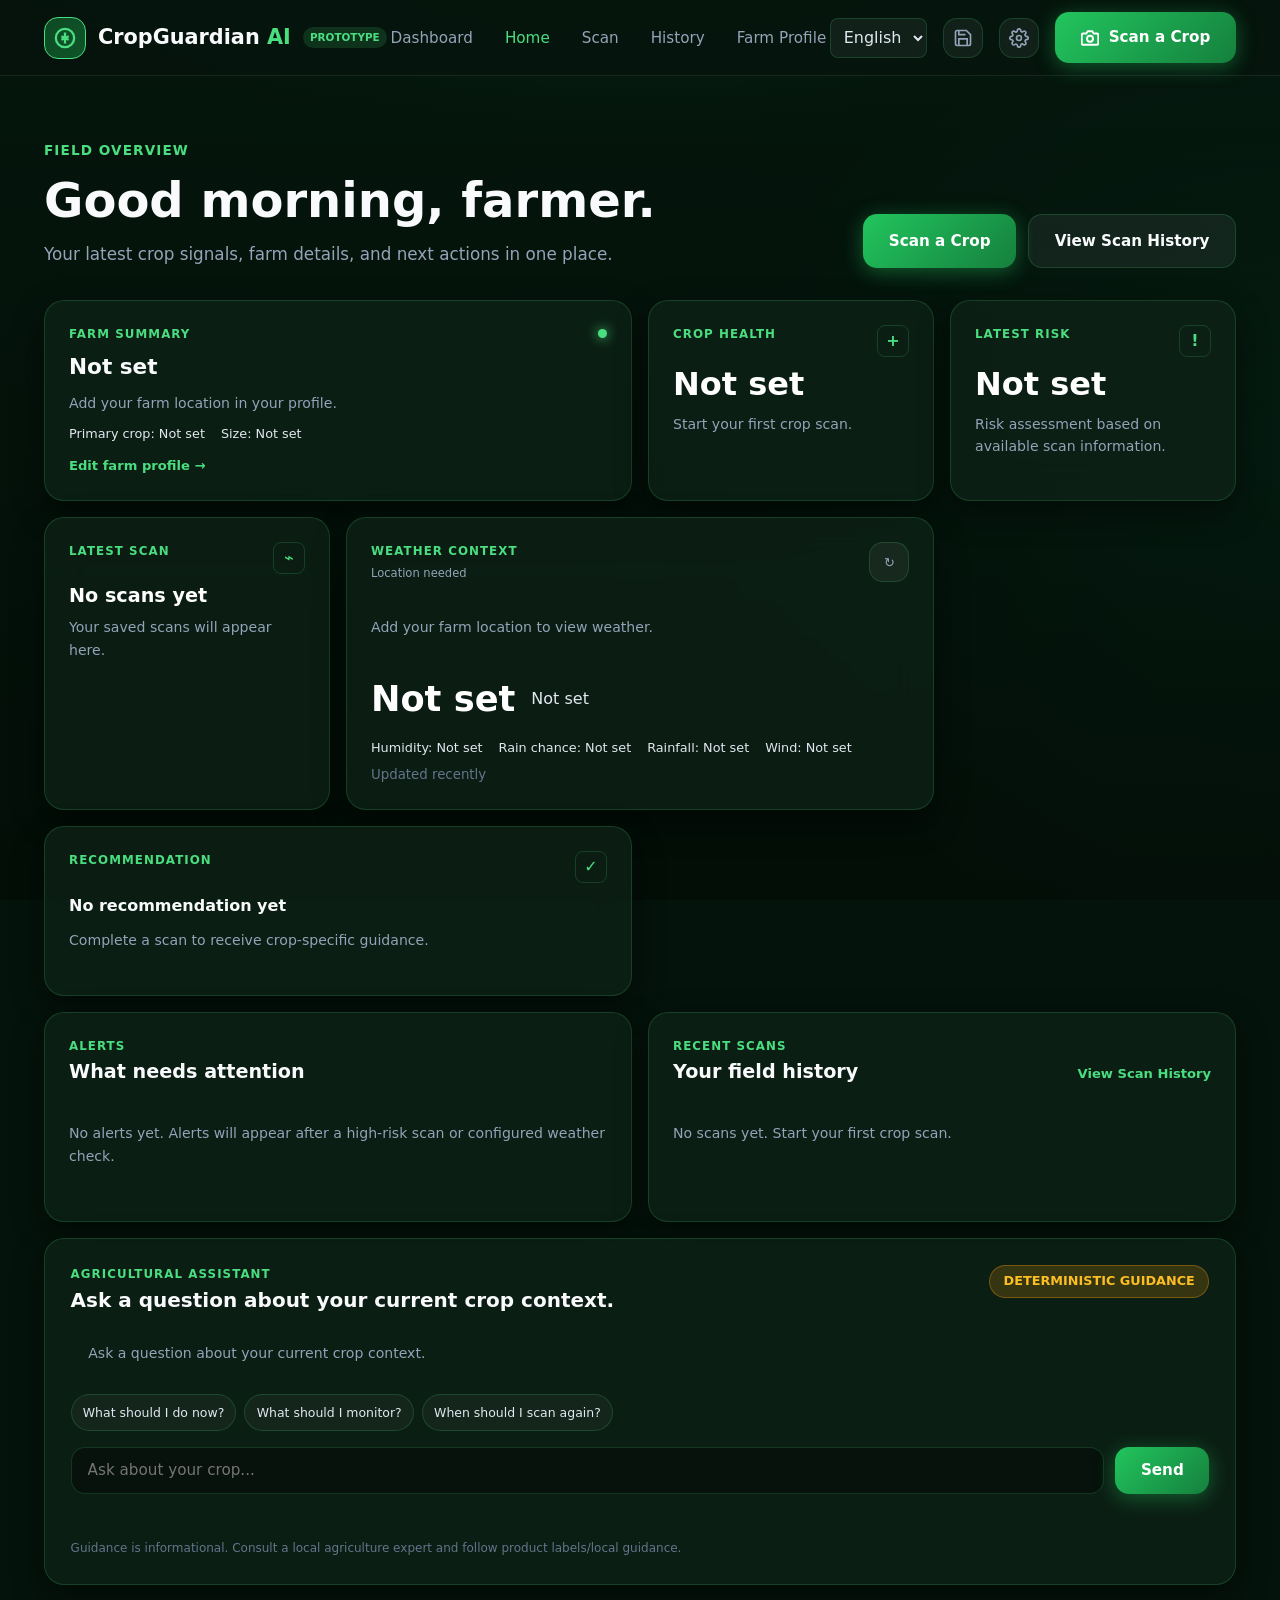
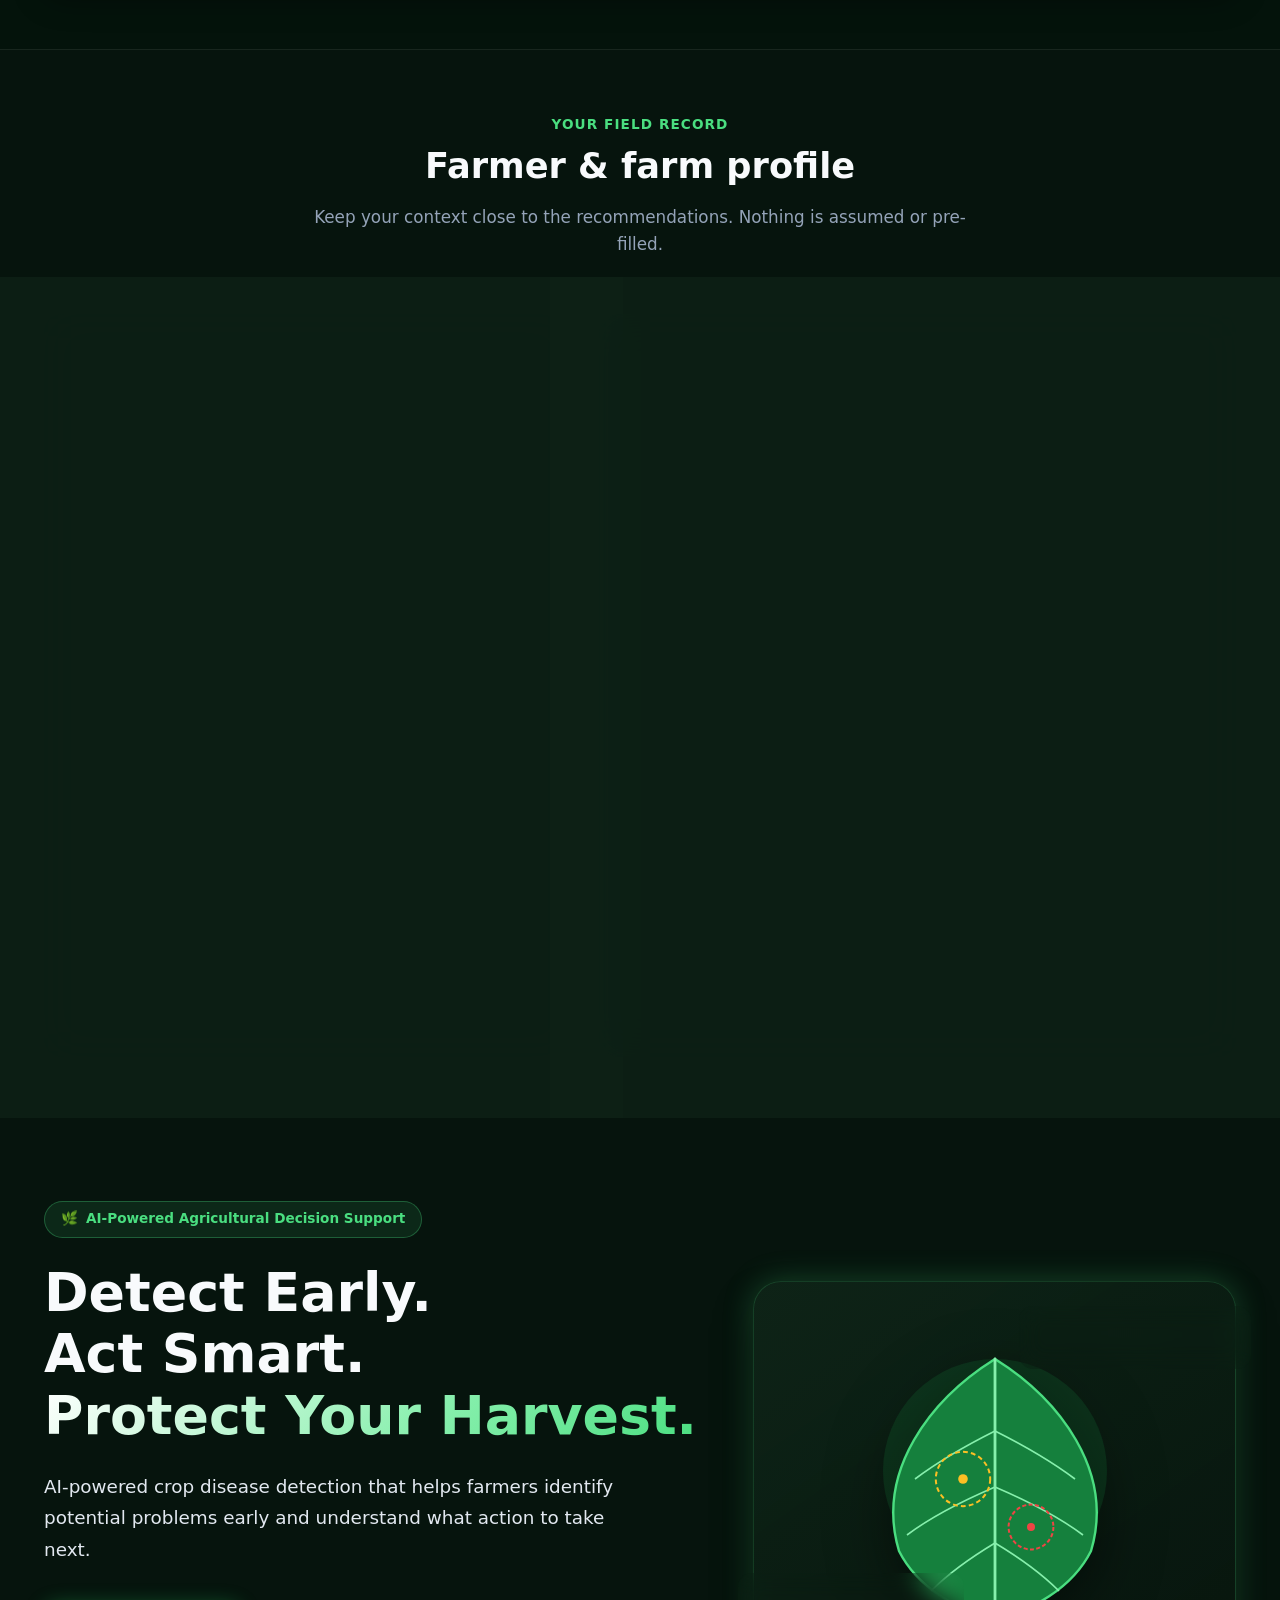
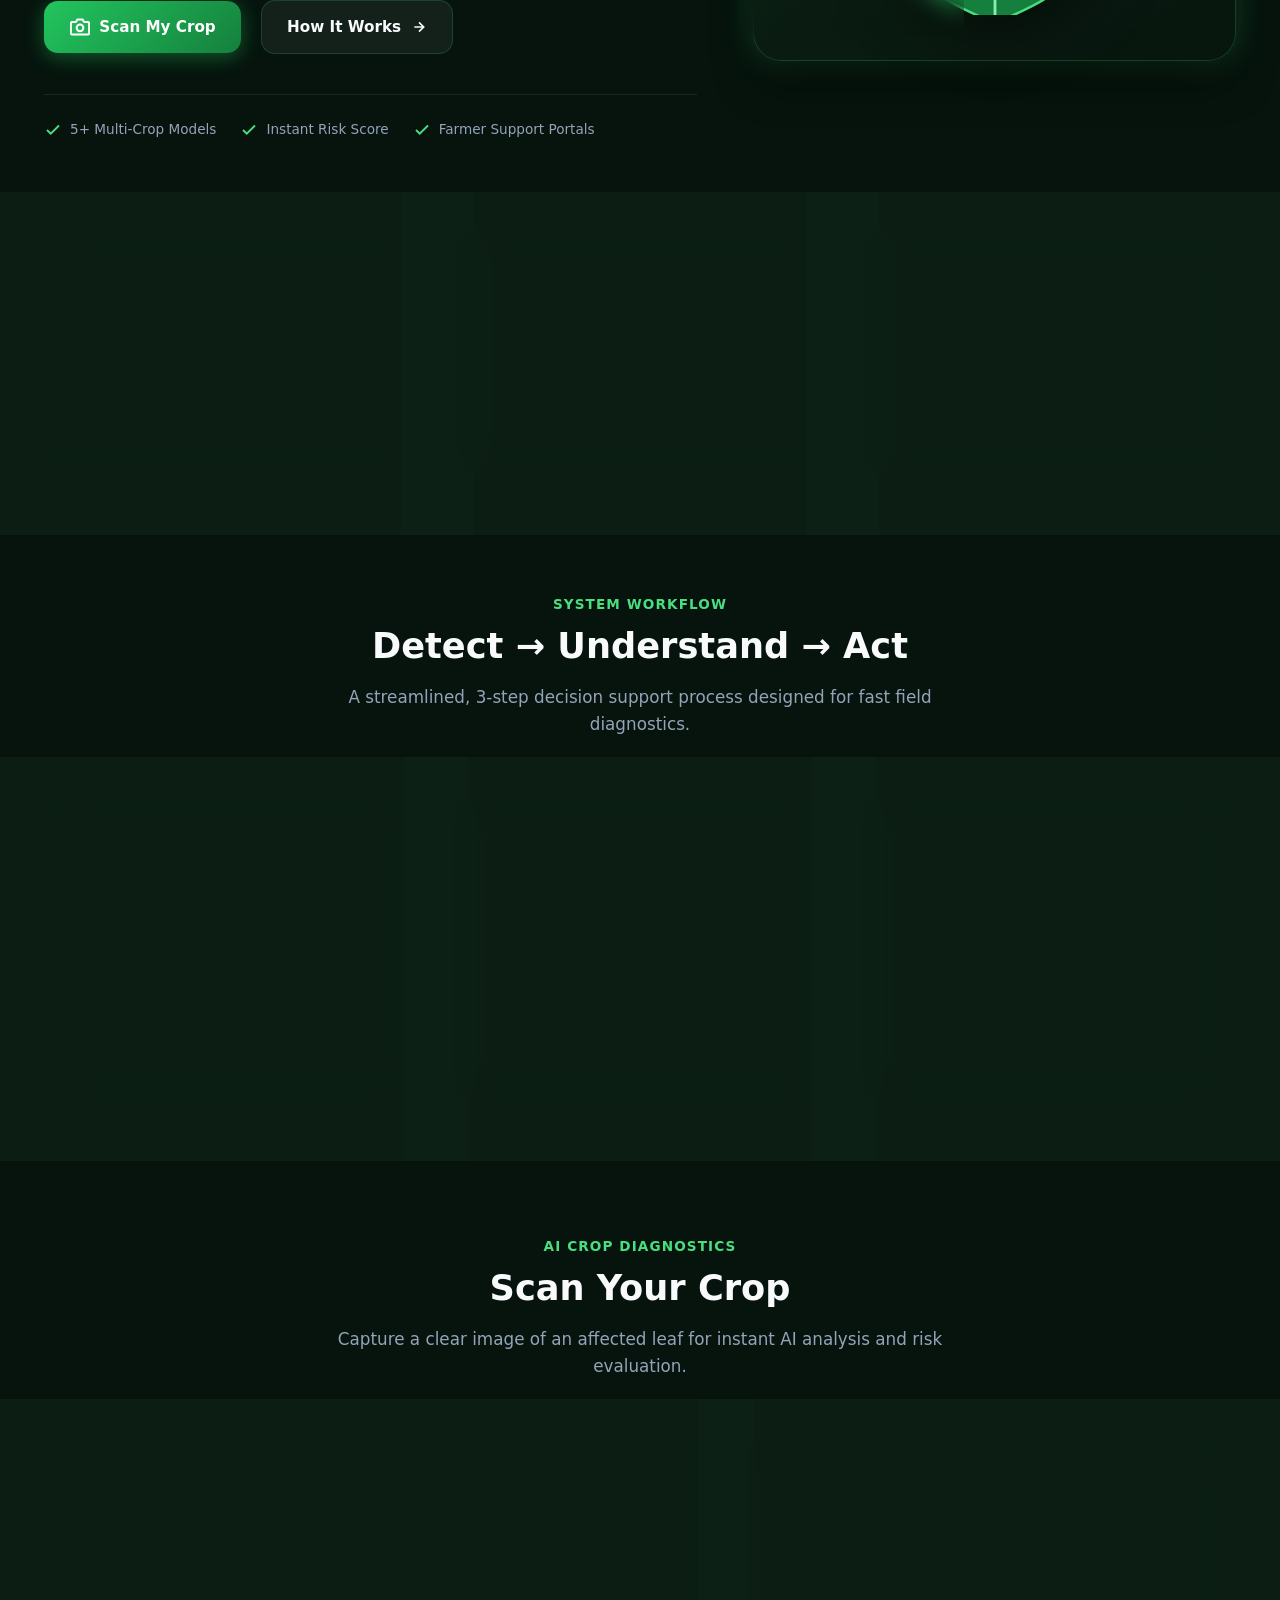
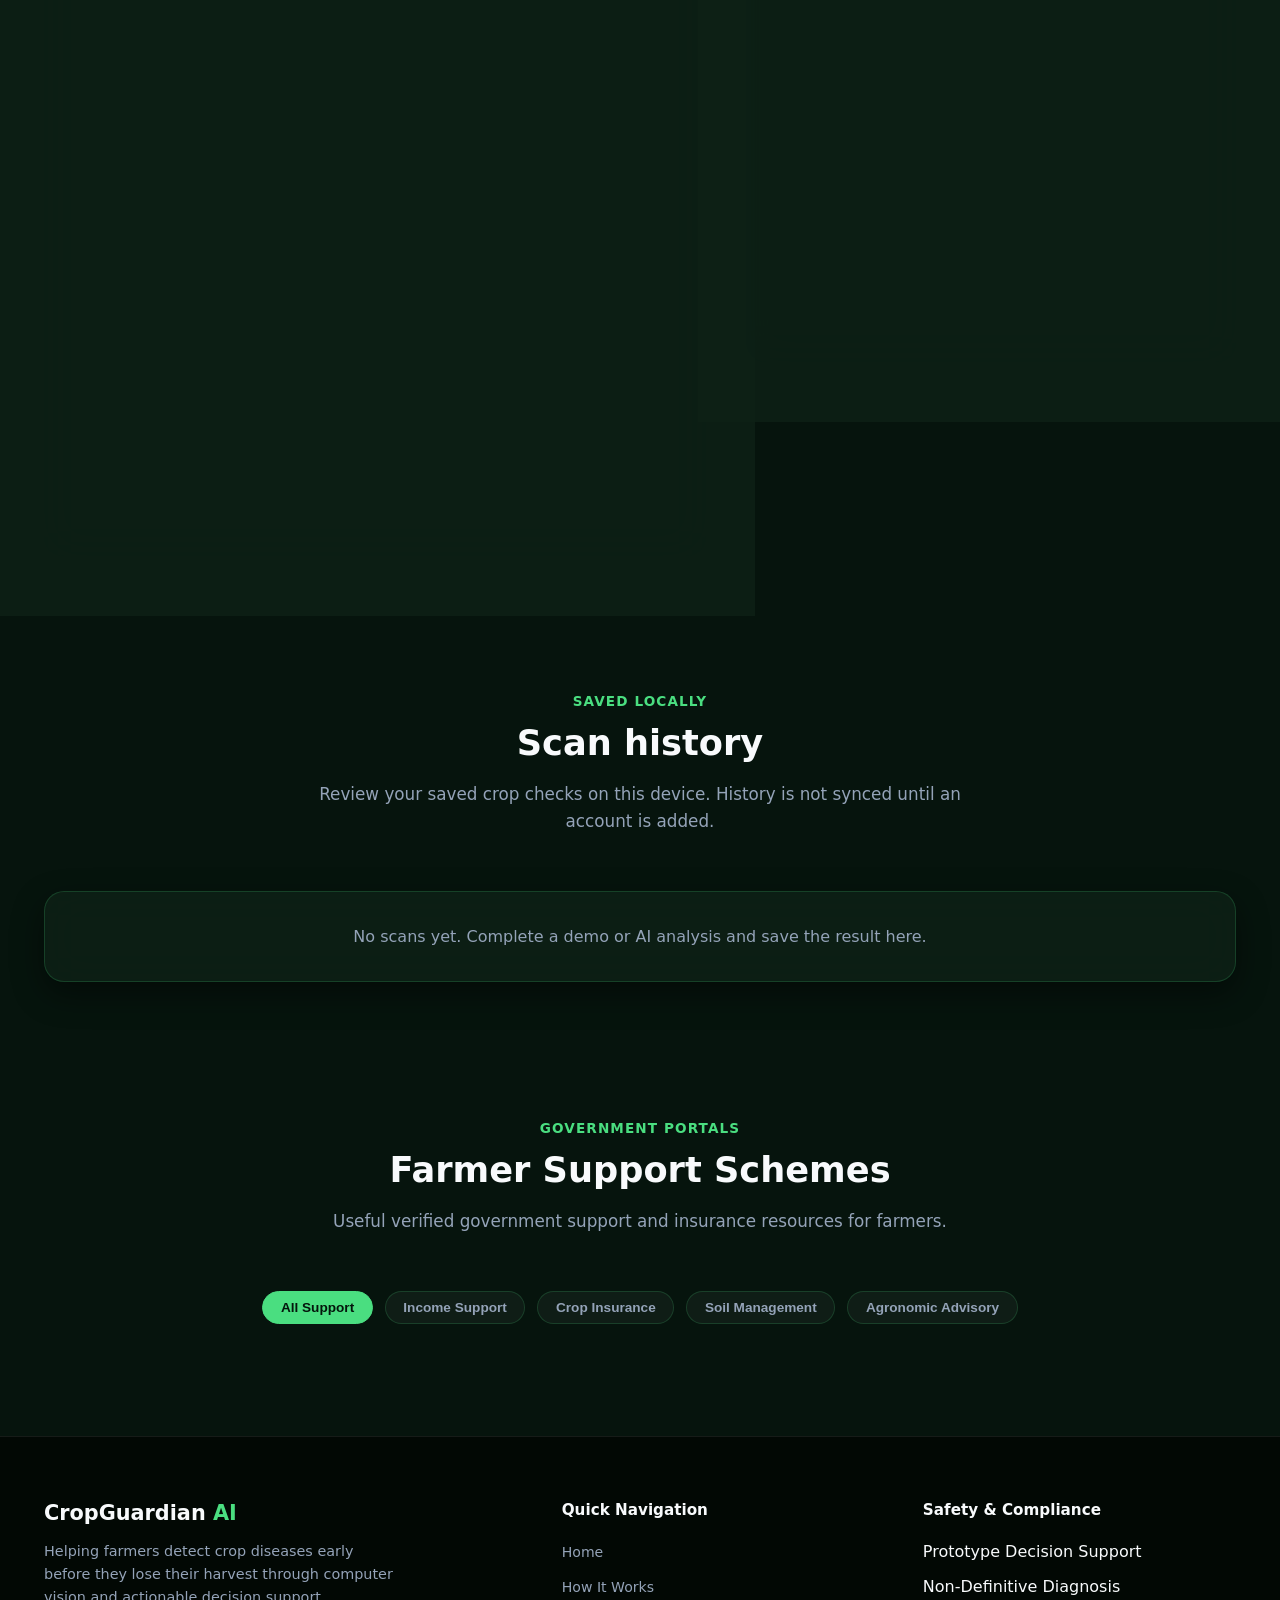
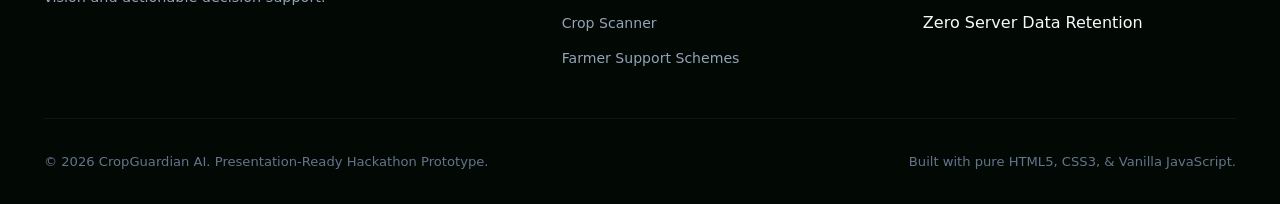
==== index.html @ 523c1628 "Complete CropGuardian MVP implementation" ====
﻿<!DOCTYPE html>
<html lang="en">
<head>
  <meta charset="UTF-8">
  <meta name="viewport" content="width=device-width, initial-scale=1.0">
  <meta name="api-base-url" content="http://localhost:8001">
  <title>CropGuardian AI — Early Crop Disease Detection & Decision Support</title>
  <meta name="description" content="Helping farmers detect crop diseases early before they lose their harvest with AI-powered pathology detection and actionable decision support.">
  <link rel="stylesheet" href="css/style.css">
  <link rel="stylesheet" href="css/animations.css">
  <link rel="icon" href="data:image/svg+xml,<svg xmlns='http://www.w3.org/2000/svg' viewBox='0 0 24 24' fill='%2322c55e'><path d='M12 2L9 9l-7 3 7 3 3 7 3-7 7-3-7-3z'/></svg>">
</head>
<body>

  <!-- Header & Navigation -->
  <header class="site-header">
    <div class="container">
      <div class="nav-wrap">
        <a href="#home" class="brand-logo" aria-label="CropGuardian AI Home">
          <div class="brand-icon-wrap">
            <svg width="22" height="22" viewBox="0 0 24 24" fill="none" stroke="currentColor" stroke-width="2.5">
              <path d="M12 2a10 10 0 0 1 10 10c0 5.523-4.477 10-10 10S2 17.523 2 12c0-5.523 4.477-10 10-10z"/>
              <path d="M12 6v12M8 10l8 4M8 14l8-4"/>
            </svg>
          </div>
          <span>CropGuardian <span class="text-lime">AI</span></span>
          <span class="brand-badge">PROTOTYPE</span>
        </a>

        <ul class="nav-links" id="navLinksList">
          <li><a href="#dashboard" class="nav-link" data-i18n="dashboard">Dashboard</a></li>
          <li><a href="#home" class="nav-link active" data-i18n="home">Home</a></li>
          <li><a href="#scanner" class="nav-link" data-i18n="scan">Scan</a></li>
          <li><a href="#history" class="nav-link" data-i18n="history">History</a></li>
          <li><a href="#profile" class="nav-link" data-i18n="farmProfile">Farm Profile</a></li>
        </ul>

        <div class="nav-actions">
          <label class="language-control" for="languageSelect"><span class="sr-only">Language</span><select id="languageSelect" aria-label="Select language"><option value="en">English</option><option value="te">తెలుగు</option><option value="hi">हिन्दी</option></select></label>
          <button id="btnOpenHistoryModal" class="btn-icon-only" title="Saved Snapshots History" aria-label="View Saved Snapshots">
            <svg width="20" height="20" viewBox="0 0 24 24" fill="none" stroke="currentColor" stroke-width="2"><path d="M19 21H5a2 2 0 0 1-2-2V5a2 2 0 0 1 2-2h11l5 5v11a2 2 0 0 1-2 2z"/><polyline points="17 21 17 13 7 13 7 21"/><polyline points="7 3 7 8 15 8"/></svg>
          </button>
          
          <button id="btnOpenApiModal" class="btn-icon-only" title="AI Settings / API Key" aria-label="Open AI Settings">
            <svg width="20" height="20" viewBox="0 0 24 24" fill="none" stroke="currentColor" stroke-width="2"><circle cx="12" cy="12" r="3"/><path d="M19.4 15a1.65 1.65 0 0 0 .33 1.82l.06.06a2 2 0 0 1 0 2.83 2 2 0 0 1-2.83 0l-.06-.06a1.65 1.65 0 0 0-1.82-.33 1.65 1.65 0 0 0-1 1.51V21a2 2 0 0 1-2 2 2 2 0 0 1-2-2v-.09A1.65 1.65 0 0 0 9 19.4a1.65 1.65 0 0 0-1.82.33l-.06.06a2 2 0 0 1-2.83 0 2 2 0 0 1 0-2.83l.06-.06a1.65 1.65 0 0 0 .33-1.82 1.65 1.65 0 0 0-1.51-1H3a2 2 0 0 1-2-2 2 2 0 0 1 2-2h.09A1.65 1.65 0 0 0 4.6 9a1.65 1.65 0 0 0-.33-1.82l-.06-.06a2 2 0 0 1 0-2.83 2 2 0 0 1 2.83 0l.06.06a1.65 1.65 0 0 0 1.82.33H9a1.65 1.65 0 0 0 1-1.51V3a2 2 0 0 1 2-2 2 2 0 0 1 2 2v.09a1.65 1.65 0 0 0 1 1.51 1.65 1.65 0 0 0 1.82-.33l.06-.06a2 2 0 0 1 2.83 0 2 2 0 0 1 0 2.83l-.06.06a1.65 1.65 0 0 0-.33 1.82V9a1.65 1.65 0 0 0 1.51 1H21a2 2 0 0 1 2 2 2 2 0 0 1-2 2h-.09a1.65 1.65 0 0 0-1.51 1z"/></svg>
          </button>

            <a href="#scanner" class="btn btn-primary btn-scroll-scanner">
            <svg width="18" height="18" viewBox="0 0 24 24" fill="none" stroke="currentColor" stroke-width="2.5"><path d="M23 19a2 2 0 0 1-2 2H3a2 2 0 0 1-2-2V8a2 2 0 0 1 2-2h4l2-3h6l2 3h4a2 2 0 0 1 2 2z"/><circle cx="12" cy="13" r="4"/></svg>
            <span data-i18n="scanCrop">Scan My Crop</span>
          </a>

          <button id="mobileMenuToggle" class="btn-icon-only mobile-menu-toggle" aria-label="Toggle navigation menu">
            <svg width="22" height="22" viewBox="0 0 24 24" fill="none" stroke="currentColor" stroke-width="2"><line x1="3" y1="12" x2="21" y2="12"/><line x1="3" y1="6" x2="21" y2="6"/><line x1="3" y1="18" x2="21" y2="18"/></svg>
          </button>
        </div>
      </div>
    </div>
  </header>

  <main>
    <!-- Farmer Dashboard -->
    <section class="dashboard-section" id="dashboard">
      <div class="container">
        <div class="dashboard-header">
          <div>
            <span class="section-tag" data-i18n="fieldOverview">Field overview</span>
            <h1 class="dashboard-title">Good morning, <span id="dashboardFarmerName">farmer</span>.</h1>
            <p class="section-subtitle">Your latest crop signals, farm details, and next actions in one place.</p>
          </div>
          <div class="dashboard-actions">
            <a href="#scanner" class="btn btn-primary btn-scroll-scanner" data-i18n="scanCrop">Scan a Crop</a>
            <a href="#history" class="btn btn-secondary" data-i18n="viewHistory">View Scan History</a>
          </div>
        </div>

        <div class="dashboard-grid">
          <article class="dashboard-card dashboard-summary-card glass-card">
            <div class="dashboard-card-heading"><span class="card-kicker">Farm summary</span><span class="status-dot" aria-hidden="true"></span></div>
            <h2 id="dashboardFarmName">Not set</h2>
            <p id="dashboardFarmLocation">Add your farm location in your profile.</p>
            <div class="dashboard-summary-meta"><span id="dashboardPrimaryCrop">Primary crop: Not set</span><span id="dashboardFarmSize">Size: Not set</span></div>
            <a href="#profile" class="text-action">Edit farm profile <span aria-hidden="true">→</span></a>
          </article>
          <article class="dashboard-card glass-card">
            <div class="dashboard-card-heading"><span class="card-kicker" data-i18n="cropHealth">Crop health</span><span class="dashboard-icon" aria-hidden="true">+</span></div>
            <strong class="dashboard-value" id="dashboardHealthValue">Not set</strong>
            <p id="dashboardHealthText">Start your first crop scan.</p>
          </article>
          <article class="dashboard-card glass-card">
            <div class="dashboard-card-heading"><span class="card-kicker" data-i18n="latestRisk">Latest risk</span><span class="dashboard-icon" aria-hidden="true">!</span></div>
            <strong class="dashboard-value" id="dashboardRiskValue">Not set</strong>
            <p id="dashboardRiskText">Risk assessment based on available scan information.</p>
          </article>
          <article class="dashboard-card glass-card">
            <div class="dashboard-card-heading"><span class="card-kicker" data-i18n="latestScan">Latest scan</span><span class="dashboard-icon" aria-hidden="true">⌁</span></div>
            <strong class="dashboard-value dashboard-value-small" id="dashboardScanValue">No scans yet</strong>
            <p id="dashboardScanText">Your saved scans will appear here.</p>
          </article>
          <article class="dashboard-card dashboard-weather-card glass-card">
            <div class="dashboard-card-heading"><div><span class="card-kicker" data-i18n="weatherContext">Weather context</span><span id="dashboardWeatherStatus" class="weather-status">Not configured</span></div><button id="btnRefreshWeather" class="btn-icon-only" type="button" title="Refresh weather" aria-label="Refresh weather">↻</button></div>
            <div id="dashboardWeatherState" class="dashboard-empty-state">Add your farm location to view weather.</div>
            <div id="dashboardWeatherData" class="weather-data" hidden>
              <strong id="dashboardTemperature">Not set</strong><span id="dashboardCondition">Not set</span>
              <div class="weather-metrics"><span id="dashboardHumidity">Humidity: Not set</span><span id="dashboardRain">Rain chance: Not set</span><span id="dashboardRainfall">Rainfall: Not set</span><span id="dashboardWind">Wind: Not set</span></div>
              <small id="dashboardWeatherUpdated" class="weather-updated">Updated recently</small>
            </div>
          </article>
          <article class="dashboard-card dashboard-recommendation-card glass-card">
            <div class="dashboard-card-heading"><span class="card-kicker" data-i18n="recommendation">Recommendation</span><span class="dashboard-icon" aria-hidden="true">✓</span></div>
            <strong id="dashboardRecommendationTitle">No recommendation yet</strong>
            <p id="dashboardRecommendationText">Complete a scan to receive crop-specific guidance.</p>
          </article>
        </div>

        <div class="dashboard-lower-grid">
          <article class="dashboard-panel glass-card">
            <div class="panel-heading"><div><span class="card-kicker" data-i18n="alerts">Alerts</span><h2>What needs attention</h2></div></div>
            <div id="dashboardAlerts" class="dashboard-empty-state">No alerts yet. Alerts will appear after a high-risk scan or configured weather check.</div>
          </article>
          <article class="dashboard-panel glass-card">
            <div class="panel-heading"><div><span class="card-kicker" data-i18n="recentScans">Recent scans</span><h2>Your field history</h2></div><a href="#history" class="text-action" data-i18n="viewHistory">View all</a></div>
            <div id="dashboardRecentScans" class="dashboard-empty-state">No scans yet. Start your first crop scan.</div>
          </article>
        </div>

        <article class="assistant-panel glass-card" id="assistantPanel">
          <div class="panel-heading">
            <div><span class="card-kicker" data-i18n="assistant">Agricultural assistant</span><h2 data-i18n="assistantIntro">Ask a question about your current crop context.</h2></div>
            <span id="assistantModeBadge" class="badge badge-demo">Deterministic guidance</span>
          </div>
          <div id="assistantMessages" class="assistant-messages" aria-live="polite">
            <p class="assistant-empty" data-i18n="assistantIntro">Ask a question about your current crop context.</p>
          </div>
          <div class="assistant-prompts" aria-label="Suggested questions">
            <button type="button" class="assistant-prompt" data-question="What should I do now?" data-i18n="quickNow">What should I do now?</button>
            <button type="button" class="assistant-prompt" data-question="What should I monitor?" data-i18n="quickMonitor">What should I monitor?</button>
            <button type="button" class="assistant-prompt" data-question="When should I scan again?" data-i18n="quickRescan">When should I scan again?</button>
          </div>
          <form id="assistantForm" class="assistant-form">
            <label class="sr-only" for="assistantQuestion">Farmer question</label>
            <input id="assistantQuestion" class="text-input" type="text" maxlength="1000" data-i18n-placeholder="assistantPlaceholder" placeholder="Ask about your crop..." autocomplete="off">
            <button id="assistantSendButton" class="btn btn-primary" type="submit" data-i18n="send">Send</button>
          </form>
          <p id="assistantStatus" class="form-status" role="status" aria-live="polite"></p>
          <p class="assistant-safety-note">Guidance is informational. Consult a local agriculture expert and follow product labels/local guidance.</p>
        </article>
      </div>
    </section>

    <!-- Farmer and Farm Profile -->
    <section class="profile-section" id="profile">
      <div class="container">
        <div class="section-header section-header-left">
          <span class="section-tag">Your field record</span>
          <h2 class="section-title">Farmer & farm profile</h2>
          <p class="section-subtitle">Keep your context close to the recommendations. Nothing is assumed or pre-filled.</p>
        </div>
        <div class="profile-grid">
          <form id="farmerProfileForm" class="profile-card glass-card">
            <div class="panel-heading"><div><span class="card-kicker">Farmer profile</span><h2>About you</h2></div></div>
            <div class="form-grid">
              <div class="input-field-group"><label class="input-label" for="farmerName">Name</label><input class="text-input" id="farmerName" name="name" autocomplete="name"></div>
              <div class="input-field-group"><label class="input-label" for="farmerPhone">Phone</label><input class="text-input" id="farmerPhone" name="phone" type="tel" autocomplete="tel"></div>
              <div class="input-field-group"><label class="input-label" for="farmerEmail">Email</label><input class="text-input" id="farmerEmail" name="email" type="email" autocomplete="email"></div>
              <div class="input-field-group"><label class="input-label" for="farmerLocation">Location</label><input class="text-input" id="farmerLocation" name="location" autocomplete="address-level2"></div>
              <div class="input-field-group"><label class="input-label" for="preferredLanguage">Preferred language</label><select class="text-input" id="preferredLanguage" name="preferredLanguage"><option value="">Not set</option><option value="English">English</option><option value="Telugu">Telugu</option><option value="Hindi">Hindi</option></select></div>
            </div>
            <button class="btn btn-primary" type="submit">Save farmer profile</button><p class="form-status" id="farmerProfileStatus" role="status"></p>
          </form>
          <form id="farmProfileForm" class="profile-card glass-card">
            <div class="panel-heading"><div><span class="card-kicker">Farm profile</span><h2>About your field</h2></div></div>
            <div class="form-grid">
              <div class="input-field-group"><label class="input-label" for="farmName">Farm name</label><input class="text-input" id="farmName" name="farmName"></div>
              <div class="input-field-group"><label class="input-label" for="farmLocation">Location</label><input class="text-input" id="farmLocation" name="location"></div>
              <div class="input-field-group"><label class="input-label" for="farmSize">Farm size</label><input class="text-input" id="farmSize" name="farmSize" inputmode="decimal" placeholder="e.g. 2 acres"></div>
              <div class="input-field-group"><label class="input-label" for="primaryCrop">Primary crop</label><select class="text-input" id="primaryCrop" name="primaryCrop"><option value="">Not set</option><option>Tomato</option><option>Rice (Paddy)</option><option>Cotton</option><option>Potato</option></select></div>
              <div class="input-field-group"><label class="input-label" for="growthStage">Growth stage</label><select class="text-input" id="growthStage" name="growthStage"><option value="">Not set</option><option>Seedling</option><option>Vegetative</option><option>Flowering</option><option>Harvest</option></select></div>
              <div class="input-field-group"><label class="input-label" for="irrigationMethod">Irrigation method</label><select class="text-input" id="irrigationMethod" name="irrigationMethod"><option value="">Not set</option><option>Drip</option><option>Furrow</option><option>Flood</option><option>Rainfed</option></select></div>
              <div class="input-field-group"><label class="input-label" for="soilType">Soil type</label><input class="text-input" id="soilType" name="soilType"></div>
              <div class="input-field-group"><label class="input-label" for="plantingDate">Planting date</label><input class="text-input" id="plantingDate" name="plantingDate" type="date"></div>
            </div>
            <button class="btn btn-primary" type="submit">Save farm profile</button><p class="form-status" id="farmProfileStatus" role="status"></p>
          </form>
        </div>
      </div>
    </section>

    <!-- Hero Section -->
    <section class="hero-section" id="home">
      <div class="container">
        <div class="hero-grid">
          <div>
            <div class="hero-pill-badge">
              <span>🌿</span>
              <span>AI-Powered Agricultural Decision Support</span>
            </div>
            
            <h1 class="hero-title">
              Detect Early.<br>
              Act Smart.<br>
              <span class="text-gradient">Protect Your Harvest.</span>
            </h1>

            <p class="hero-description">
              AI-powered crop disease detection that helps farmers identify potential problems early and understand what action to take next.
            </p>

            <div class="hero-cta-group">
              <a href="#scanner" class="btn btn-primary btn-pulse btn-scroll-scanner">
                <svg width="20" height="20" viewBox="0 0 24 24" fill="none" stroke="currentColor" stroke-width="2.5"><path d="M23 19a2 2 0 0 1-2 2H3a2 2 0 0 1-2-2V8a2 2 0 0 1 2-2h4l2-3h6l2 3h4a2 2 0 0 1 2 2z"/><circle cx="12" cy="13" r="4"/></svg>
                <span>Scan My Crop</span>
              </a>
              <a href="#how-it-works" class="btn btn-secondary btn-scroll-how">
                <span>How It Works</span>
                <svg width="16" height="16" viewBox="0 0 24 24" fill="none" stroke="currentColor" stroke-width="2.5"><path d="M5 12h14M12 5l7 7-7 7"/></svg>
              </a>
            </div>

            <div class="hero-trust-bar">
              <div class="trust-item">
                <svg width="18" height="18" viewBox="0 0 24 24" fill="none" stroke="currentColor" stroke-width="2.5"><polyline points="20 6 9 17 4 12"/></svg>
                <span>5+ Multi-Crop Models</span>
              </div>
              <div class="trust-item">
                <svg width="18" height="18" viewBox="0 0 24 24" fill="none" stroke="currentColor" stroke-width="2.5"><polyline points="20 6 9 17 4 12"/></svg>
                <span>Instant Risk Score</span>
              </div>
              <div class="trust-item">
                <svg width="18" height="18" viewBox="0 0 24 24" fill="none" stroke="currentColor" stroke-width="2.5"><polyline points="20 6 9 17 4 12"/></svg>
                <span>Farmer Support Portals</span>
              </div>
            </div>
          </div>

          <!-- Hero Graphic Card -->
          <div>
            <div class="hero-visual-card">
              <svg class="hero-svg-art" viewBox="0 0 400 360" fill="none" xmlns="http://www.w3.org/2000/svg">
                <circle cx="200" cy="180" r="140" fill="#15803d" opacity="0.2"/>
                <path d="M200 40 C280 90 350 180 320 280 C290 340 220 360 200 370 C180 360 110 340 80 280 C50 180 120 90 200 40Z" fill="#15803d" stroke="#4ade80" stroke-width="3"/>
                <path d="M200 40 L200 370" stroke="#86efac" stroke-width="3.5" stroke-linecap="round"/>
                <path d="M200 130 Q260 160 300 190 M200 200 Q270 230 310 260 M200 270 Q250 300 280 330" stroke="#86efac" stroke-width="2" fill="none"/>
                <path d="M200 130 Q140 160 100 190 M200 200 Q130 230 90 260 M200 270 Q150 300 120 330" stroke="#86efac" stroke-width="2" fill="none"/>
                <circle cx="160" cy="190" r="34" stroke="#fbbf24" stroke-width="2.5" stroke-dasharray="6 4" fill="none"/>
                <circle cx="160" cy="190" r="6" fill="#fbbf24"/>
                <circle cx="245" cy="250" r="28" stroke="#ef4444" stroke-width="2.5" stroke-dasharray="5 3" fill="none"/>
                <circle cx="245" cy="250" r="5" fill="#ef4444"/>
              </svg>

              <div class="hero-floating-stat floating-stat-1">
                <div class="floating-icon-box">
                  <svg width="20" height="20" viewBox="0 0 24 24" fill="none" stroke="currentColor" stroke-width="2.5"><polyline points="20 6 9 17 4 12"/></svg>
                </div>
                <div class="floating-stat-text">
                  <h5>Tomato Early Blight</h5>
                  <p>94% Match</p>
                </div>
              </div>

              <div class="hero-floating-stat floating-stat-2">
                <div class="floating-icon-box">
                  <svg width="20" height="20" viewBox="0 0 24 24" fill="none" stroke="currentColor" stroke-width="2.5"><path d="M12 2v20M17 5H9.5a3.5 3.5 0 0 0 0 7h5a3.5 3.5 0 0 1 0 7H6"/></svg>
                </div>
                <div class="floating-stat-text">
                  <h5>Crop Risk Meter</h5>
                  <p>78/100 Indicative Risk</p>
                </div>
              </div>
            </div>
          </div>
        </div>
      </div>
    </section>

    <!-- Impact Statistics -->
    <section class="impact-section">
      <div class="container">
        <div class="stats-grid">
          <div class="stat-card glass-card">
            <div class="stat-icon-wrap">
              <svg width="26" height="26" viewBox="0 0 24 24" fill="none" stroke="currentColor" stroke-width="2.5"><circle cx="12" cy="12" r="10"/><polyline points="12 6 12 12 14 14"/></svg>
            </div>
            <h3 class="stat-title">Early Detection</h3>
            <p class="stat-desc">Detect foliar pathogens at initial symptom onset before widespread field contagion occurs.</p>
          </div>

          <div class="stat-card glass-card">
            <div class="stat-icon-wrap">
              <svg width="26" height="26" viewBox="0 0 24 24" fill="none" stroke="currentColor" stroke-width="2.5"><path d="M21 16V8a2 2 0 0 0-1-1.73l-7-4a2 2 0 0 0-2 0l-7 4A2 2 0 0 0 3 8v8a2 2 0 0 0 1 1.73l7 4a2 2 0 0 0 2 0l7-4A2 2 0 0 0 21 16z"/><polyline points="3.27 6.96 12 12.01 20.73 6.96"/><line x1="12" y1="22.08" x2="12" y2="12"/></svg>
            </div>
            <h3 class="stat-title">AI-Powered Analysis</h3>
            <p class="stat-desc">Computer vision models evaluate leaf patterns, discoloration, and necrotic lesion distribution.</p>
          </div>

          <div class="stat-card glass-card">
            <div class="stat-icon-wrap">
              <svg width="26" height="26" viewBox="0 0 24 24" fill="none" stroke="currentColor" stroke-width="2.5"><path d="M12 22s8-4 8-10V5l-8-3-8 3v7c0 6 8 10 8 10z"/></svg>
            </div>
            <h3 class="stat-title">Actionable Guidance</h3>
            <p class="stat-desc">Decision-support risk scores, treatment windows, prevention tips, and verified support schemes.</p>
          </div>
        </div>
      </div>
    </section>
    <!-- How It Works -->
    <section class="how-it-works-section" id="how-it-works">
      <div class="container">
        <div class="section-header">
          <span class="section-tag">System Workflow</span>
          <h2 class="section-title">Detect → Understand → Act</h2>
          <p class="section-subtitle">A streamlined, 3-step decision support process designed for fast field diagnostics.</p>
        </div>

        <div class="workflow-steps-grid">
          <div class="workflow-card glass-card">
            <span class="step-number">STEP 01</span>
            <div class="step-icon-box">
              <svg width="28" height="28" viewBox="0 0 24 24" fill="none" stroke="currentColor" stroke-width="2.5"><path d="M23 19a2 2 0 0 1-2 2H3a2 2 0 0 1-2-2V8a2 2 0 0 1 2-2h4l2-3h6l2 3h4a2 2 0 0 1 2 2z"/><circle cx="12" cy="13" r="4"/></svg>
            </div>
            <h3 class="step-title">01 — SCAN</h3>
            <p class="step-desc">Capture or select a clear image of an affected leaf using your mobile camera or file picker.</p>
          </div>

          <div class="workflow-card glass-card">
            <span class="step-number">STEP 02</span>
            <div class="step-icon-box">
              <svg width="28" height="28" viewBox="0 0 24 24" fill="none" stroke="currentColor" stroke-width="2.5"><polygon points="13 2 3 14 12 14 11 22 21 10 12 10 13 2"/></svg>
            </div>
            <h3 class="step-title">02 — ANALYZE</h3>
            <p class="step-desc">AI models inspect lesion margins, leaf textures, and discoloration to estimate condition and severity.</p>
          </div>

          <div class="workflow-card glass-card">
            <span class="step-number">STEP 03</span>
            <div class="step-icon-box">
              <svg width="28" height="28" viewBox="0 0 24 24" fill="none" stroke="currentColor" stroke-width="2.5"><path d="M14 2H6a2 2 0 0 0-2 2v16a2 2 0 0 0 2 2h12a2 2 0 0 0 2-2V8z"/><polyline points="14 2 14 8 20 8"/><line x1="16" y1="13" x2="8" y2="13"/><line x1="16" y1="17" x2="8" y2="17"/></svg>
            </div>
            <h3 class="step-title">03 — ACT</h3>
            <p class="step-desc">Receive your Crop Risk Score, treatment window, prevention tips, and relevant government schemes.</p>
          </div>
        </div>
      </div>
    </section>

    <!-- Crop Scanner Section -->
    <section class="scanner-section" id="scanner">
      <div class="container">
        <div class="section-header">
          <span class="section-tag">AI Crop Diagnostics</span>
          <h2 class="section-title" data-i18n="scanYourCrop">Scan Your Crop</h2>
          <p class="section-subtitle">Capture a clear image of an affected leaf for instant AI analysis and risk evaluation.</p>
        </div>

        <div class="scanner-layout">
          <!-- Dropzone & Preview Box -->
          <div class="dropzone-container glass-card">
            <input type="file" id="cropFileInput" accept="image/jpeg,image/png,image/webp" capture="environment" aria-label="Upload crop leaf photo">

            <div class="dropzone-box" id="dropzoneBox" tabindex="0" role="button" aria-label="Click or drag and drop leaf photo">
              <div class="dropzone-content">
                <div class="dropzone-icon-circle">
                  <svg width="32" height="32" viewBox="0 0 24 24" fill="none" stroke="currentColor" stroke-width="2"><path d="M21 15v4a2 2 0 0 1-2 2H5a2 2 0 0 1-2-2v-4"/><polyline points="17 8 12 3 7 8"/><line x1="12" y1="3" x2="12" y2="15"/></svg>
                </div>
                <div class="dropzone-text">
                  <h4>Drag & Drop Leaf Photo Here</h4>
                  <p>Supports JPG, PNG, WebP up to 10MB • Direct camera capture on mobile</p>
                </div>
                <div class="upload-button-row">
                  <span class="btn btn-secondary" style="pointer-events: none; padding: 0.6rem 1.2rem; font-size: 0.88rem;">
                    <svg width="16" height="16" viewBox="0 0 24 24" fill="none" stroke="currentColor" stroke-width="2"><path d="M23 19a2 2 0 0 1-2 2H3a2 2 0 0 1-2-2V8a2 2 0 0 1 2-2h4l2-3h6l2 3h4a2 2 0 0 1 2 2z"/><circle cx="12" cy="13" r="4"/></svg>
                    <span>Browse Files / Open Camera</span>
                  </span>
                </div>
              </div>
            </div>

            <!-- Preview Image Display -->
            <div class="preview-container" id="previewContainer">
              <div class="preview-image-wrap">
                <div class="scanner-laser-beam"></div>
                <img id="previewImage" class="preview-image" src="" alt="Selected leaf preview for analysis">
              </div>
              <div class="preview-footer-bar">
                <div class="preview-meta">
                  <span id="previewFileName">tomato_leaf_sample.svg</span>
                  <span>•</span>
                  <span id="previewFileSize" class="text-muted">Sample Preset</span>
                </div>
                <button id="btnRemovePreview" class="btn-remove-preview" aria-label="Remove selected image">
                  <span>✕ Remove Image</span>
                </button>
              </div>
            </div>

            <div class="scanner-controls">
              <label class="input-label" for="cropSelect" data-i18n="selectCrop">Crop being scanned</label>
              <select id="cropSelect" class="text-input" aria-label="Select crop being scanned">
                <option value="Tomato">Tomato</option>
                <option value="Rice (Paddy)">Rice (Paddy)</option>
                <option value="Cotton">Cotton</option>
                <option value="Potato">Potato</option>
              </select>
              <button id="btnAnalyze" class="btn btn-primary btn-analyze">
                <svg width="22" height="22" viewBox="0 0 24 24" fill="none" stroke="currentColor" stroke-width="2.5"><polygon points="13 2 3 14 12 14 11 22 21 10 12 10 13 2"/></svg>
                <span data-i18n="analyzeCrop">Analyze Crop</span>
              </button>
            </div>
          </div>

          <!-- Presets Sidebar Card -->
          <div class="presets-card glass-card">
            <div class="presets-header">
              <h3>Demo Quick Presets</h3>
              <span class="badge badge-pill">1-Click Test</span>
            </div>
            <p class="preset-instruction">Select any multi-crop sample to run the complete diagnostic flow instantly:</p>

            <div class="preset-pills-list">
              <button class="preset-item-btn active" data-preset="tomato-early-blight">
                <div class="preset-left">
                  <span class="preset-emoji">🍅</span>
                  <div>
                    <span class="preset-name">Tomato Early Blight</span>
                    <span class="preset-crop-tag">Solanum lycopersicum</span>
                  </div>
                </div>
                <span class="preset-badge preset-badge-high">High Risk</span>
              </button>

              <button class="preset-item-btn" data-preset="rice-leaf-blast">
                <div class="preset-left">
                  <span class="preset-emoji">🌾</span>
                  <div>
                    <span class="preset-name">Rice Leaf Blast</span>
                    <span class="preset-crop-tag">Oryza sativa (Paddy)</span>
                  </div>
                </div>
                <span class="preset-badge preset-badge-high">High Risk</span>
              </button>

              <button class="preset-item-btn" data-preset="cotton-leaf-spot">
                <div class="preset-left">
                  <span class="preset-emoji">🌱</span>
                  <div>
                    <span class="preset-name">Cotton Leaf Spot</span>
                    <span class="preset-crop-tag">Gossypium hirsutum</span>
                  </div>
                </div>
                <span class="preset-badge preset-badge-med">Moderate</span>
              </button>

              <button class="preset-item-btn" data-preset="potato-early-blight">
                <div class="preset-left">
                  <span class="preset-emoji">🥔</span>
                  <div>
                    <span class="preset-name">Potato Early Blight</span>
                    <span class="preset-crop-tag">Solanum tuberosum</span>
                  </div>
                </div>
                <span class="preset-badge preset-badge-med">Moderate</span>
              </button>

              <button class="preset-item-btn" data-preset="healthy-tomato">
                <div class="preset-left">
                  <span class="preset-emoji">✨</span>
                  <div>
                    <span class="preset-name">Healthy Tomato Leaf</span>
                    <span class="preset-crop-tag">Optimal Condition</span>
                  </div>
                </div>
                <span class="preset-badge preset-badge-healthy">Healthy</span>
              </button>
            </div>
          </div>
        </div>

        <!-- Analysis Loading Interface -->
        <div class="analysis-loading-card glass-card" id="analysisLoadingCard">
          <div class="loading-spinner-wrap">
            <div class="loading-spinner-ring"></div>
            <div class="loading-icon-center">🌿</div>
          </div>

          <h3 class="loading-headline">Analyzing your crop...</h3>
          <p class="loading-subtext">Evaluating foliar patterns, lesion morphology, and calculating risk indices.</p>

          <div class="loading-progress-bar-track">
            <div class="loading-progress-bar-fill" id="loadingProgressFill"></div>
          </div>

          <div class="loading-stages-list">
            <div class="stage-item" id="stage1">
              <div class="stage-dot">1</div>
              <span>Inspecting leaf patterns</span>
            </div>
            <div class="stage-item" id="stage2">
              <div class="stage-dot">2</div>
              <span>Identifying possible disease</span>
            </div>
            <div class="stage-item" id="stage3">
              <div class="stage-dot">3</div>
              <span>Estimating severity</span>
            </div>
            <div class="stage-item" id="stage4">
              <div class="stage-dot">4</div>
              <span>Preparing action plan</span>
            </div>
          </div>
        </div>
      </div>
    </section>
    <!-- AI Result Dashboard -->
    <section class="results-section" id="resultsSection">
      <div class="container">
        
        <div class="results-header-banner">
          <div class="results-meta-left">
            <span id="aiModeBadge" class="badge badge-demo">● Demo Mode</span>
            <span class="badge badge-pill">AI Decision Support</span>
          </div>
          <button id="btnResetScan" class="btn btn-secondary" style="padding: 0.6rem 1.2rem; font-size: 0.88rem;">
            <svg width="16" height="16" viewBox="0 0 24 24" fill="none" stroke="currentColor" stroke-width="2.5"><polyline points="1 4 1 10 7 10"/><path d="M3.51 15a9 9 0 1 0 2.13-9.36L1 10"/></svg>
            <span>Scan Another Crop</span>
          </button>
        </div>

        <div class="results-grid-top">
          <!-- Main Disease Overview Card -->
          <div class="disease-overview-card glass-card">
            <div class="disease-card-header">
              <div>
                <div class="crop-badge-row">
                  <span class="crop-tag" id="resultCropName">Tomato</span>
                  <span>•</span>
                  <span class="pathogen-scientific" id="resultScientificName">Solanum lycopersicum</span>
                  <span>•</span>
                  <span class="pathogen-scientific" id="resultPathogen">Alternaria solani</span>
                </div>
                <h2 class="disease-name-title" id="resultDiseaseName">Tomato Early Blight</h2>
              </div>
            </div>

            <div class="identification-metrics">
              <div class="metric-item">
                <h5 data-i18n="aiConfidence">AI confidence</h5>
                <div class="metric-val-wrap">
                  <span class="metric-val-number" id="resultConfidenceVal">94</span>
                  <span class="metric-val-unit">%</span>
                </div>
                <div class="confidence-bar-bg">
                  <div class="confidence-bar-fill" id="resultConfidenceBar" style="width: 94%;"></div>
                </div>
                <p id="resultConfidenceNote" class="confidence-note">Demo Mode estimate; not calibrated confidence.</p>
              </div>

              <div class="metric-item">
                <h5 data-i18n="estimatedSeverity">Estimated Severity</h5>
                <div class="metric-val-wrap">
                  <span class="metric-val-number" id="resultSeverityVal" style="color: #ef4444;">High</span>
                </div>
                <p style="font-size: 0.75rem; color: #94a3b8; margin-top: 0.4rem;">Foliar coverage evaluation</p>
              </div>
            </div>

            <div class="symptoms-box">
              <strong data-i18n="symptoms" style="color: #ffffff; display: block; margin-bottom: 0.2rem;">Visible Pathology:</strong>
              <span id="resultSymptomsSummary">Concentric ring target lesions with chlorotic yellow halo margins detected on lower foliage.</span>
            </div>

            <div class="disclaimer-banner">
              <svg width="20" height="20" viewBox="0 0 24 24" fill="none" stroke="currentColor" stroke-width="2"><path d="M10.29 3.86L1.82 18a2 2 0 0 0 1.71 3h16.94a2 2 0 0 0 1.71-3L13.71 3.86a2 2 0 0 0-3.42 0z"/><line x1="12" y1="9" x2="12" y2="13"/><line x1="12" y1="17" x2="12.01" y2="17"/></svg>
              <span>This is an AI-assisted prototype result, not a definitive agricultural diagnosis. Always consult certified agronomic professionals.</span>
            </div>
          </div>

          <!-- Crop Risk Meter (WOW FEATURE) Card -->
          <div class="risk-meter-card glass-card">
            <div class="risk-meter-title-wrap">
              <h3>Crop Risk Meter</h3>
              <p>Indicative 0–100 Decision Support Metric</p>
            </div>

            <div class="gauge-wrapper">
              <svg class="gauge-svg" viewBox="0 0 260 140">
                <defs>
                  <linearGradient id="riskGradient" x1="0%" y1="0%" x2="100%" y2="0%">
                    <stop offset="0%" stop-color="#22c55e"/>
                    <stop offset="45%" stop-color="#f59e0b"/>
                    <stop offset="100%" stop-color="#ef4444"/>
                  </linearGradient>
                </defs>
                <path class="gauge-bg-arc" d="M 40 130 A 90 90 0 0 1 220 130"/>
                <path class="gauge-fill-arc" id="gaugeFillArc" d="M 40 130 A 90 90 0 0 1 220 130" style="stroke-dasharray: 282.74; stroke-dashoffset: 62; stroke: #ef4444;"/>
                <g class="gauge-needle" id="gaugeNeedle" style="transform: rotate(50deg);">
                  <polygon points="130,130 126,45 130,35 134,45" fill="#ffffff"/>
                  <circle cx="130" cy="130" r="10" fill="#04160c" stroke="#4ade80" stroke-width="3"/>
                </g>
              </svg>

              <div class="gauge-center-readout">
                <div class="gauge-score-number" id="gaugeScoreNum">78</div>
                <div class="gauge-score-label">RISK INDEX</div>
              </div>
            </div>

            <div class="risk-status-badge status-action" id="riskStatusBadge">
              HIGH RISK (IMMEDIATE ACTION)
            </div>

            <p class="risk-explanation-text" id="riskExplanationText">Risk assessment based on the available scan information.</p>
            <p class="risk-reasons-text" id="riskReasonsText">Reasons will appear with the scan result.</p>
          </div>
        </div>

        <div class="result-weather-card glass-card" id="resultWeatherCard" hidden>
          <div class="panel-heading"><div><span class="card-kicker">Weather context</span><h3>Conditions around this scan</h3></div><span id="resultWeatherStatus" class="weather-status">Weather unavailable</span></div>
          <div class="result-weather-metrics"><span id="resultWeatherHumidity">Humidity: Not set</span><span id="resultWeatherRain">Rain chance: Not set</span><span id="resultWeatherTemperature">Temperature: Not set</span></div>
          <p id="resultWeatherAdvisory" class="weather-advisory">Current conditions may affect disease risk.</p>
          <div class="result-assistant-prompts" aria-label="Assistant questions"><button type="button" class="assistant-prompt" data-question="What should I do now?" data-i18n="quickNow">What should I do now?</button><button type="button" class="assistant-prompt" data-question="What should I monitor?" data-i18n="quickMonitor">What should I monitor?</button><button type="button" class="assistant-prompt" data-question="When should I scan again?" data-i18n="quickRescan">When should I scan again?</button></div>
        </div>

        <!-- Crop Health Snapshot Card -->
        <div class="snapshot-card glass-card">
          <div class="snapshot-grid">
            <div>
              <div style="display: flex; align-items: center; gap: 0.6rem; margin-bottom: 0.3rem;">
                <span style="font-size: 1.2rem;">📋</span>
                <h4>Your Crop Health Snapshot</h4>
              </div>
              <p style="font-size: 0.88rem;">Key executive summary parameters for your field record:</p>

              <div class="snapshot-details-row">
                <div class="snapshot-param">
                  <h6>Crop Risk</h6>
                  <p id="snapRiskVal">78/100</p>
                </div>
                <div class="snapshot-param">
                  <h6>Risk Level</h6>
                  <p id="snapLevelVal" style="color: #ef4444;">High</p>
                </div>
                <div class="snapshot-param">
                  <h6>Recovery Outlook</h6>
                  <p id="snapOutlookVal">Prompt Attention Needed</p>
                </div>
                <div class="snapshot-param">
                  <h6>Action Window</h6>
                  <p id="snapWindowVal">Within 48 hours</p>
                </div>
              </div>

              <p class="snapshot-disclaimer-tag">Prototype decision-support estimate • Saved locally in your browser storage</p>
            </div>

            <div class="snapshot-actions">
              <button id="btnSaveSnapshot" class="btn btn-primary btn-save-snapshot">
                <svg width="18" height="18" viewBox="0 0 24 24" fill="none" stroke="currentColor" stroke-width="2.5"><path d="M19 21H5a2 2 0 0 1-2-2V5a2 2 0 0 1 2-2h11l5 5v11a2 2 0 0 1-2 2z"/><polyline points="17 21 17 13 7 13 7 21"/><polyline points="7 3 7 8 15 8"/></svg>
                <span data-i18n="saveSnapshot">Save Crop Snapshot</span>
              </button>
            </div>
          </div>
        </div>

        <!-- Actions Trio Grid -->
        <div class="actions-trio-grid">
          <div class="action-card glass-card">
            <div class="card-title-row">
              <div class="card-title-icon">
                <svg width="20" height="20" viewBox="0 0 24 24" fill="none" stroke="currentColor" stroke-width="2.5"><path d="M14.7 6.3a1 1 0 0 0 0 1.4l1.6 1.6a1 1 0 0 0 1.4 0l3.77-3.77a6 6 0 0 1-7.94 7.94l-6.91 6.91a2.12 2.12 0 0 1-3-3l6.91-6.91a6 6 0 0 1 7.94-7.94l-3.76 3.76z"/></svg>
              </div>
              <h3>Recommended Action</h3>
            </div>

            <ul class="action-list" id="treatmentList">
              <li>
                <svg width="18" height="18" viewBox="0 0 24 24" fill="none" stroke="currentColor" stroke-width="2.5"><polyline points="20 6 9 17 4 12"/></svg>
                <span>Prune and safely destroy lower leaves exhibiting early target-spot symptoms.</span>
              </li>
              <li>
                <svg width="18" height="18" viewBox="0 0 24 24" fill="none" stroke="currentColor" stroke-width="2.5"><polyline points="20 6 9 17 4 12"/></svg>
                <span>Apply approved copper-based or bio-fungicide protective sprays.</span>
              </li>
              <li>
                <svg width="18" height="18" viewBox="0 0 24 24" fill="none" stroke="currentColor" stroke-width="2.5"><polyline points="20 6 9 17 4 12"/></svg>
                <span>Improve row spacing to increase airflow and accelerate foliage drying.</span>
              </li>
            </ul>

            <div class="card-caution-note">
              ℹ️ Treatment recommendations are general guidance. Follow local agricultural advice and product labels.
            </div>
          </div>

          <div class="prevention-card glass-card">
            <div class="card-title-row">
              <div class="card-title-icon">
                <svg width="20" height="20" viewBox="0 0 24 24" fill="none" stroke="currentColor" stroke-width="2.5"><path d="M12 22s8-4 8-10V5l-8-3-8 3v7c0 6 8 10 8 10z"/></svg>
              </div>
              <h3>Prevention Tips</h3>
            </div>

            <ul class="prevention-list" id="preventionList">
              <li>
                <svg width="18" height="18" viewBox="0 0 24 24" fill="none" stroke="currentColor" stroke-width="2.5"><circle cx="12" cy="12" r="10"/><polyline points="12 6 12 12 16 14"/></svg>
                <span>Switch to drip irrigation to avoid wetting upper leaf canopies.</span>
              </li>
              <li>
                <svg width="18" height="18" viewBox="0 0 24 24" fill="none" stroke="currentColor" stroke-width="2.5"><circle cx="12" cy="12" r="10"/><polyline points="12 6 12 12 16 14"/></svg>
                <span>Implement a 2-3 year crop rotation schedule avoiding Solanaceae.</span>
              </li>
              <li>
                <svg width="18" height="18" viewBox="0 0 24 24" fill="none" stroke="currentColor" stroke-width="2.5"><circle cx="12" cy="12" r="10"/><polyline points="12 6 12 12 16 14"/></svg>
                <span>Apply organic mulch to prevent soil splashing of spores.</span>
              </li>
            </ul>

            <div class="card-caution-note">
              🌱 Consistent prevention protects soil microbial balance and minimizes seasonal losses.
            </div>
          </div>

          <div class="urgency-card glass-card">
            <div class="card-title-row">
              <div class="card-title-icon">
                <svg width="20" height="20" viewBox="0 0 24 24" fill="none" stroke="currentColor" stroke-width="2.5"><circle cx="12" cy="12" r="10"/><line x1="12" y1="8" x2="12" y2="12"/><line x1="12" y1="16" x2="12.01" y2="16"/></svg>
              </div>
              <h3>Action Urgency</h3>
            </div>

            <div class="urgency-badge-box urgency-high" id="urgencyBadgeBox">
              <div class="urgency-level-text" id="urgencyLevelText">HIGH URGENCY</div>
              <div class="urgency-window-text" id="urgencyWindowText">Within 48 hours</div>
            </div>

            <p class="urgency-advice-text" id="urgencyAdviceText">
              Take prompt protective action and seek local agronomic guidance to preserve leaf canopy before fungal spread accelerates.
            </p>
          </div>
        </div>

      </div>
    </section>

    <!-- Scan History -->
    <section class="history-section" id="history">
      <div class="container">
        <div class="section-header section-header-left">
          <span class="section-tag">Saved locally</span>
          <h2 class="section-title">Scan history</h2>
          <p class="section-subtitle">Review your saved crop checks on this device. History is not synced until an account is added.</p>
        </div>
        <div id="fullHistoryList" class="full-history-list"></div>
      </div>
    </section>

    <!-- Farmer Support Schemes -->
    <section class="support-section" id="farmer-support">
      <div class="container">
        <div class="section-header">
          <span class="section-tag">Government Portals</span>
          <h2 class="section-title">Farmer Support Schemes</h2>
          <p class="section-subtitle">Useful verified government support and insurance resources for farmers.</p>
        </div>

        <div class="schemes-filter-bar">
          <button class="filter-pill active" data-filter="all">All Support</button>
          <button class="filter-pill" data-filter="income">Income Support</button>
          <button class="filter-pill" data-filter="insurance">Crop Insurance</button>
          <button class="filter-pill" data-filter="soil">Soil Management</button>
          <button class="filter-pill" data-filter="advisory">Agronomic Advisory</button>
        </div>

        <div class="schemes-grid" id="schemesGrid">
          <!-- Populated via js/schemes.js -->
        </div>
      </div>
    </section>
  </main>

  <!-- Modals -->
  <div class="modal-overlay" id="apiSettingsModal" role="dialog" aria-modal="true" aria-labelledby="apiModalTitle">
    <div class="modal-card">
      <button class="modal-close-btn" id="btnCloseApiModal" aria-label="Close API Modal">✕</button>
      <h3 id="apiModalTitle" style="font-size: 1.3rem; margin-bottom: 0.5rem;">AI Integration Settings</h3>
      <p class="text-muted" style="font-size: 0.88rem;">AI analysis is securely handled by the CropGuardian backend. API keys are never entered or stored in this browser.</p>
      <p id="apiStatusMessage" class="text-muted" style="font-size: 0.88rem; margin-top: 1rem;">Checking backend status...</p>
    </div>
  </div>

  <div class="modal-overlay" id="historyModal" role="dialog" aria-modal="true" aria-labelledby="historyModalTitle">
    <div class="modal-card">
      <button class="modal-close-btn" id="btnCloseHistoryModal" aria-label="Close History Modal">✕</button>
      <h3 id="historyModalTitle" style="font-size: 1.3rem; margin-bottom: 0.5rem;">Saved Crop Snapshots</h3>
      <p class="text-muted" style="font-size: 0.88rem;">Local history of your recent crop diagnostic sessions.</p>
      
      <div class="snapshots-history-list" id="historyListContainer"></div>
    </div>
  </div>

  <div class="toast-container" id="toastContainer" aria-live="polite"></div>

  <!-- Footer -->
  <footer class="site-footer">
    <div class="container">
      <div class="footer-top-grid">
        <div class="footer-brand">
          <h4>CropGuardian <span class="text-lime">AI</span></h4>
          <p class="text-muted">Helping farmers detect crop diseases early before they lose their harvest through computer vision and actionable decision support.</p>
        </div>

        <div class="footer-col">
          <h5>Quick Navigation</h5>
          <ul class="footer-links">
            <li><a href="#home">Home</a></li>
            <li><a href="#how-it-works">How It Works</a></li>
            <li><a href="#scanner">Crop Scanner</a></li>
            <li><a href="#farmer-support">Farmer Support Schemes</a></li>
          </ul>
        </div>

        <div class="footer-col">
          <h5>Safety & Compliance</h5>
          <ul class="footer-links">
            <li><span class="text-muted">Prototype Decision Support</span></li>
            <li><span class="text-muted">Non-Definitive Diagnosis</span></li>
            <li><span class="text-muted">Zero Server Data Retention</span></li>
          </ul>
        </div>
      </div>

      <div class="footer-bottom-bar">
        <span>© 2026 CropGuardian AI. Presentation-Ready Hackathon Prototype.</span>
        <span>Built with pure HTML5, CSS3, & Vanilla JavaScript.</span>
      </div>
    </div>
  </footer>

  <!-- Scripts -->
  <script src="js/api.js"></script>
  <script src="js/upload.js"></script>
  <script src="js/ai.js"></script>
  <script src="js/riskMeter.js"></script>
  <script src="js/storage.js"></script>
  <script src="js/i18n.js"></script>
  <script src="js/assistant.js"></script>
  <script src="js/dashboard.js"></script>
  <script src="js/schemes.js"></script>
  <script src="js/app.js"></script>
</body>
</html>
---- css/style.css ----
/* Master Stylesheet */
:root {
  --bg-dark: #06140d;
  --bg-surface: #0a1f14;
  --bg-card: rgba(14, 34, 23, 0.82);
  --bg-card-hover: rgba(20, 48, 33, 0.92);
  --bg-card-solid: #0d2719;
  --primary: #15803d;
  --primary-light: #22c55e;
  --accent-lime: #4ade80;
  --accent-emerald: #10b981;
  --accent-glow: rgba(74, 222, 128, 0.35);
  --risk-healthy: #22c55e;
  --risk-healthy-bg: rgba(34, 197, 94, 0.15);
  --risk-monitor: #f59e0b;
  --risk-monitor-bg: rgba(245, 158, 11, 0.15);
  --risk-action: #ef4444;
  --risk-action-bg: rgba(239, 68, 68, 0.18);
  --text-main: #f8fafc;
  --text-muted: #94a3b8;
  --text-dim: #64748b;
  --text-light: #e2e8f0;
  --border-glass: rgba(74, 222, 128, 0.18);
  --border-glass-subtle: rgba(255, 255, 255, 0.08);
  --border-highlight: rgba(74, 222, 128, 0.45);
  --shadow-sm: 0 4px 12px rgba(0, 0, 0, 0.3);
  --shadow-md: 0 12px 32px rgba(0, 0, 0, 0.45);
  --shadow-lg: 0 24px 48px -12px rgba(0, 0, 0, 0.6);
  --shadow-glow-lime: 0 0 30px rgba(74, 222, 128, 0.25);
  --radius-sm: 8px;
  --radius-md: 14px;
  --radius-lg: 20px;
  --radius-xl: 28px;
  --radius-full: 9999px;
  --font-sans: system-ui, -apple-system, BlinkMacSystemFont,  Segoe UI, Roboto, sans-serif;
  --font-mono: ui-monospace, SFMono-Regular, Menlo, Monaco, Consolas, monospace;
  --container-max: 1240px;
  --header-height: 76px;
}
*, *::before, *::after { box-sizing: border-box; margin: 0; padding: 0; }
html { scroll-behavior: smooth; font-size: 16px; color-scheme: dark; }
body {
  font-family: var(--font-sans); background-color: var(--bg-dark);
  background-image: radial-gradient(ellipse 80% 50% at 50% -20%, rgba(34, 197, 94, 0.22) 0%, transparent 70%),
    radial-gradient(circle 900px at 100% 50%, rgba(16, 185, 129, 0.08) 0%, transparent 60%),
    linear-gradient(180deg, #071910 0%, #05120b 50%, #030a06 100%);
  background-attachment: fixed; color: var(--text-main); line-height: 1.6; min-height: 100vh; overflow-x: hidden;
}
.container { width: 100%; max-width: var(--container-max); margin: 0 auto; padding: 0 1.5rem; }
h1, h2, h3, h4, h5, h6 { color: var(--text-main); font-weight: 700; line-height: 1.25; }
p { color: var(--text-muted); }
.text-gradient { background: linear-gradient(135deg, #ffffff 0%, #86efac 60%, #4ade80 100%); -webkit-background-clip: text; -webkit-text-fill-color: transparent; }
.text-lime { color: var(--accent-lime); }
.badge { display: inline-flex; align-items: center; gap: 0.4rem; padding: 0.35rem 0.85rem; border-radius: var(--radius-full); font-size: 0.8rem; font-weight: 600; text-transform: uppercase; }
.badge-demo { background: rgba(245, 158, 11, 0.18); color: #fbbf24; border: 1px solid rgba(245, 158, 11, 0.35); }
.badge-live { background: rgba(34, 197, 94, 0.2); color: #4ade80; border: 1px solid rgba(34, 197, 94, 0.4); }
.badge-pill { background: rgba(74, 222, 128, 0.12); color: var(--accent-lime); border: 1px solid var(--border-glass); }
.glass-card {
  background: var(--bg-card); backdrop-filter: blur(20px); -webkit-backdrop-filter: blur(20px);
  border: 1px solid var(--border-glass); border-radius: var(--radius-lg); box-shadow: var(--shadow-md);
  transition: transform 0.3s ease, border-color 0.3s ease, box-shadow 0.3s ease; position: relative; overflow: hidden;
}
.glass-card:hover { border-color: var(--border-highlight); box-shadow: var(--shadow-lg), var(--shadow-glow-lime); }
.btn {
  display: inline-flex; align-items: center; justify-content: center; gap: 0.6rem;
  padding: 0.85rem 1.6rem; border-radius: var(--radius-md); font-size: 0.95rem; font-weight: 600;
  text-decoration: none; cursor: pointer; border: none; transition: all 0.25s ease; font-family: inherit;
}
.btn-primary { background: linear-gradient(135deg, #22c55e 0%, #15803d 100%); color: #ffffff; box-shadow: 0 4px 20px rgba(34, 197, 94, 0.4); }
.btn-primary:hover { transform: translateY(-2px); background: linear-gradient(135deg, #4ade80 0%, #16a34a 100%); box-shadow: 0 8px 25px rgba(34, 197, 94, 0.6); }
.btn-secondary { background: rgba(255, 255, 255, 0.06); color: var(--text-main); border: 1px solid var(--border-glass); }
.btn-secondary:hover { background: rgba(74, 222, 128, 0.12); border-color: var(--accent-lime); color: #ffffff; transform: translateY(-2px); }
/* Navigation & Header */
.site-header { position: sticky; top: 0; z-index: 1000; background: rgba(6, 20, 13, 0.92); backdrop-filter: blur(16px); -webkit-backdrop-filter: blur(16px); border-bottom: 1px solid var(--border-glass-subtle); height: var(--header-height); display: flex; align-items: center; }
.nav-wrap { display: flex; align-items: center; justify-content: space-between; width: 100%; }
.brand-logo { display: flex; align-items: center; gap: 0.75rem; text-decoration: none; color: var(--text-main); font-size: 1.3rem; font-weight: 800; }
.brand-icon-wrap { width: 42px; height: 42px; border-radius: var(--radius-md); background: linear-gradient(135deg, rgba(34, 197, 94, 0.3), rgba(21, 128, 61, 0.6)); border: 1px solid var(--accent-lime); display: flex; align-items: center; justify-content: center; color: var(--accent-lime); }
.brand-badge { font-size: 0.65rem; padding: 0.15rem 0.45rem; border-radius: var(--radius-full); background: rgba(74, 222, 128, 0.15); color: var(--accent-lime); font-weight: 700; }
.nav-links { display: flex; align-items: center; gap: 2rem; list-style: none; }
.nav-link { color: var(--text-muted); text-decoration: none; font-weight: 500; font-size: 0.95rem; transition: color 0.2s ease; }
.nav-link:hover, .nav-link.active { color: var(--accent-lime); }
.nav-actions { display: flex; align-items: center; gap: 1rem; }
.btn-icon-only { width: 40px; height: 40px; padding: 0; border-radius: var(--radius-md); display: flex; align-items: center; justify-content: center; background: rgba(255, 255, 255, 0.05); border: 1px solid var(--border-glass); color: var(--text-muted); cursor: pointer; }
.btn-icon-only:hover { color: var(--accent-lime); background: rgba(74, 222, 128, 0.1); border-color: var(--accent-lime); }
.mobile-menu-toggle { display: none; }
.sr-only { position: absolute; width: 1px; height: 1px; padding: 0; margin: -1px; overflow: hidden; clip: rect(0, 0, 0, 0); white-space: nowrap; border: 0; }
.language-control select { min-height: 40px; padding: 0.4rem 0.55rem; border: 1px solid var(--border-glass); border-radius: var(--radius-sm); background: rgba(255, 255, 255, 0.05); color: var(--text-light); font: inherit; }

/* Dashboard & Profile */
.dashboard-section, .profile-section, .history-section { padding: 4rem 0; }
.dashboard-section { background: rgba(4, 18, 10, 0.45); border-bottom: 1px solid var(--border-glass-subtle); }
.dashboard-header { display: flex; align-items: flex-end; justify-content: space-between; gap: 2rem; margin-bottom: 2rem; }
.dashboard-title { font-size: clamp(2rem, 4vw, 3rem); margin-bottom: 0.7rem; }
.dashboard-actions { display: flex; gap: 0.75rem; flex-wrap: wrap; }
.dashboard-grid { display: grid; grid-template-columns: repeat(4, 1fr); gap: 1rem; }
.dashboard-card { min-height: 170px; padding: 1.5rem; display: flex; flex-direction: column; gap: 0.65rem; }
.dashboard-summary-card { grid-column: span 2; }
.dashboard-weather-card { grid-column: span 2; }
.dashboard-recommendation-card { grid-column: span 2; }
.dashboard-card-heading, .panel-heading { display: flex; align-items: flex-start; justify-content: space-between; gap: 1rem; }
.card-kicker { display: block; color: var(--accent-lime); font-size: 0.74rem; font-weight: 700; letter-spacing: 0.09em; text-transform: uppercase; }
.status-dot { width: 9px; height: 9px; margin-top: 0.25rem; border-radius: 50%; background: var(--accent-lime); box-shadow: 0 0 12px var(--accent-lime); }
.dashboard-card h2 { font-size: 1.35rem; }
.dashboard-card p, .dashboard-empty-state { font-size: 0.88rem; color: var(--text-muted); }
.dashboard-summary-meta, .weather-metrics { display: flex; gap: 1rem; flex-wrap: wrap; color: var(--text-light); font-size: 0.8rem; }
.dashboard-value { font-size: 2rem; color: #ffffff; line-height: 1.1; }
.dashboard-value-small { font-size: 1.2rem; }
.dashboard-icon { width: 32px; height: 32px; display: inline-flex; align-items: center; justify-content: center; border: 1px solid var(--border-glass); border-radius: var(--radius-sm); color: var(--accent-lime); font-weight: 800; }
.text-action { color: var(--accent-lime); font-size: 0.82rem; font-weight: 700; text-decoration: none; margin-top: auto; }
.text-action:hover { text-decoration: underline; }
.weather-data { display: grid; grid-template-columns: auto 1fr; align-items: center; gap: 0.3rem 1rem; }
.weather-data strong { font-size: 2.2rem; color: #ffffff; }
.weather-data span { color: var(--text-light); }
.weather-metrics { grid-column: 1 / -1; margin-top: 0.4rem; }
.weather-status { display: block; color: var(--text-muted); font-size: 0.72rem; margin-top: 0.2rem; }
.weather-updated { grid-column: 1 / -1; color: var(--text-dim); }
.result-weather-card { padding: 1.4rem 1.8rem; margin-bottom: 2rem; }
.result-weather-card h3 { margin-top: 0.25rem; font-size: 1.1rem; }
.result-weather-metrics { display: flex; flex-wrap: wrap; gap: 0.75rem 1.5rem; margin: 1rem 0 0.7rem; color: var(--text-light); font-size: 0.88rem; }
.weather-advisory { font-size: 0.85rem; color: var(--text-muted); }
.dashboard-lower-grid { display: grid; grid-template-columns: 1fr 1fr; gap: 1rem; margin-top: 1rem; }
.dashboard-panel { min-height: 210px; padding: 1.5rem; display: flex; flex-direction: column; gap: 1rem; }
.dashboard-panel h2 { font-size: 1.2rem; margin-top: 0.25rem; }
.dashboard-empty-state { padding: 1.4rem 0; }
.profile-grid { display: grid; grid-template-columns: 1fr 1.2fr; gap: 1.5rem; }
.profile-card { padding: 1.8rem; }
.section-header-left { text-align: left; margin-left: 0; }
.form-grid { display: grid; grid-template-columns: repeat(2, 1fr); gap: 0 1rem; margin: 1.5rem 0; }
.input-field-group { margin: 0.6rem 0; }
.form-status { min-height: 1.4rem; font-size: 0.8rem; color: var(--accent-lime); margin-top: 0.65rem; }
.full-history-list { display: flex; flex-direction: column; gap: 1rem; }
.full-history-row { display: flex; align-items: center; gap: 1rem; padding: 1.25rem 1.5rem; }
.history-row-details { min-width: 0; flex: 1; }
.history-row-details h3 { font-size: 1rem; overflow-wrap: anywhere; }
.history-row-details p { color: var(--text-muted); font-size: 0.8rem; margin-top: 0.25rem; }
.history-row-score { color: var(--accent-lime); white-space: nowrap; }
.history-delete-button { padding: 0.45rem 0.7rem; font-size: 0.78rem; }
.history-empty { padding: 2rem; color: var(--text-muted); text-align: center; }
.assistant-panel { padding: 1.6rem; margin-top: 1rem; }
.assistant-panel h2 { font-size: 1.25rem; margin-top: 0.25rem; }
.assistant-messages { display: flex; flex-direction: column; gap: 0.55rem; max-height: 260px; overflow-y: auto; margin: 1rem 0; padding: 0.2rem; }
.assistant-message, .assistant-empty { max-width: 85%; padding: 0.7rem 0.9rem; border-radius: var(--radius-md); font-size: 0.88rem; line-height: 1.5; }
.assistant-message-user { align-self: flex-end; background: rgba(74, 222, 128, 0.16); color: var(--text-light); }
.assistant-message-assistant, .assistant-message-action { align-self: flex-start; background: rgba(255, 255, 255, 0.06); color: var(--text-light); }
.assistant-message-warning { align-self: flex-start; background: var(--risk-monitor-bg); color: #fcd34d; }
.assistant-message-error { align-self: flex-start; background: var(--risk-action-bg); color: #fca5a5; }
.assistant-message-follow-up { align-self: flex-start; color: var(--accent-lime); border-left: 2px solid var(--accent-lime); padding-left: 0.7rem; }
.assistant-prompts, .result-assistant-prompts { display: flex; flex-wrap: wrap; gap: 0.5rem; }
.assistant-prompt { border: 1px solid var(--border-glass); border-radius: var(--radius-full); background: rgba(255, 255, 255, 0.04); color: var(--text-light); cursor: pointer; padding: 0.45rem 0.7rem; font: inherit; font-size: 0.78rem; }
.assistant-prompt:hover { border-color: var(--accent-lime); color: #ffffff; }
.assistant-form { display: grid; grid-template-columns: 1fr auto; gap: 0.7rem; margin-top: 1rem; }
.assistant-form .btn { width: auto; }
.assistant-safety-note { color: var(--text-dim); font-size: 0.75rem; margin-top: 0.8rem; }
.result-assistant-prompts { margin-top: 1rem; }
button:focus-visible, a:focus-visible, input:focus-visible, select:focus-visible, .dropzone-box:focus-visible { outline: 3px solid #fbbf24; outline-offset: 3px; }

/* Hero */
.hero-section { padding: 5rem 0 3.5rem; position: relative; }
.hero-grid { display: grid; grid-template-columns: 1.15fr 0.85fr; gap: 3.5rem; align-items: center; }
.hero-pill-badge { display: inline-flex; align-items: center; gap: 0.5rem; padding: 0.4rem 1rem; border-radius: var(--radius-full); background: rgba(74, 222, 128, 0.1); border: 1px solid rgba(74, 222, 128, 0.3); color: var(--accent-lime); font-size: 0.85rem; font-weight: 600; margin-bottom: 1.5rem; }
.hero-title { font-size: clamp(2.3rem, 4.2vw, 3.5rem); font-weight: 800; line-height: 1.15; margin-bottom: 1.5rem; }
.hero-description { font-size: 1.15rem; color: var(--text-light); line-height: 1.7; margin-bottom: 2.2rem; max-width: 580px; }
.hero-cta-group { display: flex; align-items: center; gap: 1.2rem; flex-wrap: wrap; margin-bottom: 2.5rem; }
.hero-trust-bar { display: flex; align-items: center; gap: 1.5rem; padding-top: 1.5rem; border-top: 1px solid var(--border-glass-subtle); flex-wrap: wrap; }
.trust-item { display: flex; align-items: center; gap: 0.5rem; font-size: 0.85rem; color: var(--text-muted); }
.trust-item svg { color: var(--accent-lime); }
.hero-visual-card { position: relative; padding: 2.5rem 2rem; background: linear-gradient(145deg, rgba(16, 40, 26, 0.8), rgba(8, 22, 14, 0.95)); border: 1px solid var(--border-glass); border-radius: var(--radius-xl); box-shadow: var(--shadow-lg), var(--shadow-glow-lime); display: flex; flex-direction: column; align-items: center; justify-content: center; min-height: 380px; }
.hero-svg-art { width: 100%; max-width: 320px; height: auto; filter: drop-shadow(0 15px 30px rgba(0, 0, 0, 0.5)); }
.hero-floating-stat { position: absolute; background: rgba(10, 28, 18, 0.92); backdrop-filter: blur(12px); border: 1px solid var(--accent-lime); border-radius: var(--radius-md); padding: 0.75rem 1rem; box-shadow: 0 10px 25px rgba(0,0,0,0.5); display: flex; align-items: center; gap: 0.75rem; }
.floating-stat-1 { top: 1.5rem; right: -1rem; }
.floating-stat-2 { bottom: 1.5rem; left: -1rem; }
.floating-icon-box { width: 36px; height: 36px; border-radius: var(--radius-sm); background: rgba(74, 222, 128, 0.15); display: flex; align-items: center; justify-content: center; color: var(--accent-lime); }
.floating-stat-text h5 { font-size: 0.85rem; margin-bottom: 0.1rem; }
.floating-stat-text p { font-size: 0.72rem; color: var(--accent-lime); font-weight: 600; }
/* Stats & Workflow */
.impact-section { padding: 2rem 0 3.5rem; }
.stats-grid { display: grid; grid-template-columns: repeat(3, 1fr); gap: 1.5rem; }
.stat-card { padding: 2rem; text-align: left; display: flex; flex-direction: column; gap: 0.75rem; }
.stat-icon-wrap { width: 52px; height: 52px; border-radius: var(--radius-md); background: rgba(74, 222, 128, 0.1); border: 1px solid var(--border-glass); display: flex; align-items: center; justify-content: center; color: var(--accent-lime); margin-bottom: 0.5rem; }
.stat-title { font-size: 1.25rem; font-weight: 700; }
.stat-desc { font-size: 0.92rem; color: var(--text-muted); line-height: 1.6; }

.how-it-works-section { padding: 4rem 0; }
.section-header { text-align: center; max-width: 680px; margin: 0 auto 3.5rem; }
.section-tag { color: var(--accent-lime); font-size: 0.85rem; font-weight: 700; text-transform: uppercase; letter-spacing: 0.08em; margin-bottom: 0.5rem; display: block; }
.section-title { font-size: 2.2rem; margin-bottom: 1rem; }
.section-subtitle { font-size: 1.05rem; color: var(--text-muted); }
.workflow-steps-grid { display: grid; grid-template-columns: repeat(3, 1fr); gap: 2rem; }
.workflow-card { padding: 2.2rem 1.8rem; display: flex; flex-direction: column; align-items: flex-start; }
.step-number { font-family: var(--font-mono); font-size: 0.85rem; font-weight: 700; color: var(--accent-lime); background: rgba(74, 222, 128, 0.1); padding: 0.25rem 0.65rem; border-radius: var(--radius-sm); border: 1px solid var(--border-glass); margin-bottom: 1.2rem; }
.step-icon-box { width: 58px; height: 58px; border-radius: var(--radius-md); background: linear-gradient(135deg, rgba(34, 197, 94, 0.2), rgba(21, 128, 61, 0.4)); border: 1px solid var(--border-glass); display: flex; align-items: center; justify-content: center; color: var(--accent-lime); margin-bottom: 1.2rem; }
.step-title { font-size: 1.3rem; margin-bottom: 0.6rem; }
.step-desc { font-size: 0.92rem; color: var(--text-muted); line-height: 1.6; }

/* Scanner */
.scanner-section { padding: 4.5rem 0; position: relative; }
.scanner-layout { display: grid; grid-template-columns: 1.15fr 0.85fr; gap: 2.5rem; align-items: start; }
.dropzone-container { padding: 2.2rem; display: flex; flex-direction: column; gap: 1.5rem; }
.dropzone-box { border: 2px dashed rgba(74, 222, 128, 0.3); border-radius: var(--radius-lg); padding: 2.5rem 1.5rem; text-align: center; background: rgba(8, 22, 14, 0.6); cursor: pointer; transition: all 0.3s ease; position: relative; }
.dropzone-box:hover, .dropzone-box.dragover { border-color: var(--accent-lime); background: rgba(34, 197, 94, 0.08); box-shadow: 0 0 25px rgba(74, 222, 128, 0.15); }
.dropzone-content { display: flex; flex-direction: column; align-items: center; gap: 0.9rem; }
.dropzone-icon-circle { width: 68px; height: 68px; border-radius: 50%; background: rgba(74, 222, 128, 0.12); border: 1px solid var(--border-glass); display: flex; align-items: center; justify-content: center; color: var(--accent-lime); }
.dropzone-text h4 { font-size: 1.1rem; margin-bottom: 0.25rem; }
.dropzone-text p { font-size: 0.85rem; }
.upload-button-row { display: flex; align-items: center; gap: 0.8rem; margin-top: 0.4rem; flex-wrap: wrap; justify-content: center; }
#cropFileInput { position: absolute; width: 0.1px; height: 0.1px; opacity: 0; overflow: hidden; z-index: -1; }
.preview-container { display: none; position: relative; border-radius: var(--radius-lg); overflow: hidden; border: 1px solid var(--border-glass); background: #020a05; box-shadow: var(--shadow-md); }
.preview-container.active { display: block; }
.preview-image-wrap { position: relative; width: 100%; max-height: 380px; min-height: 260px; display: flex; align-items: center; justify-content: center; overflow: hidden; background: #020a05; }
.preview-image { width: 100%; height: 100%; max-height: 380px; object-fit: contain; display: block; }
.scanner-laser-beam { display: none; position: absolute; top: 0; left: 0; width: 100%; height: 4px; background: linear-gradient(90deg, transparent, #4ade80, #ffffff, #4ade80, transparent); box-shadow: 0 0 15px #4ade80, 0 0 30px #22c55e; z-index: 10; }
.preview-container.scanning .scanner-laser-beam { display: block; animation: laserScan 2s ease-in-out infinite; }
.preview-footer-bar { padding: 0.85rem 1.2rem; background: rgba(6, 20, 13, 0.95); border-top: 1px solid var(--border-glass); display: flex; align-items: center; justify-content: space-between; }
.preview-meta { display: flex; align-items: center; gap: 0.6rem; font-size: 0.85rem; color: var(--text-light); }
.btn-remove-preview { background: rgba(239, 68, 68, 0.15); color: #fca5a5; border: 1px solid rgba(239, 68, 68, 0.3); padding: 0.35rem 0.75rem; border-radius: var(--radius-sm); font-size: 0.78rem; cursor: pointer; transition: all 0.2s ease; }
.btn-remove-preview:hover { background: rgba(239, 68, 68, 0.3); color: #ffffff; }

.presets-card { padding: 2rem; }
.presets-header { display: flex; align-items: center; justify-content: space-between; margin-bottom: 1rem; }
.presets-header h3 { font-size: 1.2rem; }
.preset-instruction { font-size: 0.88rem; color: var(--text-muted); margin-bottom: 1.2rem; line-height: 1.5; }
.preset-pills-list { display: flex; flex-direction: column; gap: 0.75rem; }
.preset-item-btn { display: flex; align-items: center; justify-content: space-between; padding: 0.85rem 1.1rem; border-radius: var(--radius-md); background: rgba(255, 255, 255, 0.03); border: 1px solid var(--border-glass); color: var(--text-main); cursor: pointer; transition: all 0.2s ease; text-align: left; width: 100%; }
.preset-item-btn:hover, .preset-item-btn.active { background: rgba(74, 222, 128, 0.12); border-color: var(--accent-lime); transform: translateX(4px); }
.preset-left { display: flex; align-items: center; gap: 0.75rem; }
.preset-emoji { font-size: 1.3rem; }
.preset-name { font-weight: 600; font-size: 0.92rem; display: block; }
.preset-crop-tag { font-size: 0.75rem; color: var(--text-muted); }
.preset-badge { font-size: 0.72rem; padding: 0.2rem 0.5rem; border-radius: var(--radius-full); }
.preset-badge-high { background: var(--risk-action-bg); color: #fca5a5; border: 1px solid rgba(239, 68, 68, 0.3); }
.preset-badge-med { background: var(--risk-monitor-bg); color: #fcd34d; border: 1px solid rgba(245, 158, 11, 0.3); }
.preset-badge-healthy { background: var(--risk-healthy-bg); color: #86efac; border: 1px solid rgba(34, 197, 94, 0.3); }
.scanner-controls { display: flex; flex-direction: column; gap: 1rem; margin-top: 1.5rem; }
.btn-analyze { width: 100%; padding: 1.1rem; font-size: 1.1rem; font-weight: 700; }
/* Loading Interface */
.analysis-loading-card { display: none; padding: 3rem 2rem; text-align: center; margin: 2rem 0; border-color: var(--accent-lime); }
.analysis-loading-card.active { display: block; }
.loading-spinner-wrap { position: relative; width: 90px; height: 90px; margin: 0 auto 1.8rem; display: flex; align-items: center; justify-content: center; }
.loading-spinner-ring { position: absolute; inset: 0; border-radius: 50%; border: 3px solid rgba(74, 222, 128, 0.15); border-top-color: var(--accent-lime); border-right-color: var(--accent-emerald); animation: spin 1.2s cubic-bezier(0.68, -0.55, 0.27, 1.55) infinite; }
.loading-icon-center { font-size: 2rem; color: var(--accent-lime); }
.loading-headline { font-size: 1.5rem; margin-bottom: 0.6rem; }
.loading-subtext { font-size: 0.95rem; color: var(--text-muted); margin-bottom: 2rem; }
.loading-progress-bar-track { width: 100%; max-width: 440px; height: 8px; background: rgba(255, 255, 255, 0.08); border-radius: var(--radius-full); margin: 0 auto 1.8rem; overflow: hidden; position: relative; }
.loading-progress-bar-fill { width: 0%; height: 100%; background: linear-gradient(90deg, #15803d, #22c55e, #4ade80); border-radius: var(--radius-full); transition: width 0.3s ease; box-shadow: 0 0 10px rgba(74, 222, 128, 0.5); }
.loading-stages-list { display: flex; flex-direction: column; gap: 0.6rem; max-width: 380px; margin: 0 auto; text-align: left; }
.stage-item { display: flex; align-items: center; gap: 0.75rem; font-size: 0.88rem; color: var(--text-dim); transition: color 0.3s ease; }
.stage-item.completed { color: var(--accent-lime); }
.stage-item.current { color: #ffffff; font-weight: 600; }
.stage-dot { width: 20px; height: 20px; border-radius: 50%; border: 1px solid var(--text-dim); display: flex; align-items: center; justify-content: center; font-size: 0.65rem; flex-shrink: 0; }
.stage-item.completed .stage-dot { background: var(--accent-lime); border-color: var(--accent-lime); color: #04160c; }
.stage-item.current .stage-dot { border-color: var(--accent-lime); background: rgba(74, 222, 128, 0.2); animation: pulseDot 1s infinite alternate; }

/* Results Section */
.results-section { display: none; padding: 3rem 0 5rem; }
.results-section.active { display: block; }
.results-header-banner { display: flex; align-items: center; justify-content: space-between; margin-bottom: 2rem; flex-wrap: wrap; gap: 1rem; }
.results-meta-left { display: flex; align-items: center; gap: 0.8rem; flex-wrap: wrap; }
.results-grid-top { display: grid; grid-template-columns: 1.15fr 0.85fr; gap: 2rem; margin-bottom: 2rem; }
.disease-overview-card { padding: 2.2rem; display: flex; flex-direction: column; gap: 1.5rem; }
.disease-card-header { display: flex; align-items: flex-start; justify-content: space-between; gap: 1rem; }
.crop-badge-row { display: flex; align-items: center; gap: 0.6rem; margin-bottom: 0.5rem; }
.crop-tag { font-size: 0.85rem; color: var(--accent-lime); font-weight: 600; }
.disease-name-title { font-size: 2rem; color: #ffffff; margin-bottom: 0.3rem; }
.pathogen-scientific { font-size: 0.9rem; color: var(--text-muted); font-style: italic; }
.identification-metrics { display: grid; grid-template-columns: repeat(2, 1fr); gap: 1rem; background: rgba(6, 20, 13, 0.6); border: 1px solid var(--border-glass); border-radius: var(--radius-md); padding: 1.2rem; }
.metric-item h5 { font-size: 0.8rem; color: var(--text-muted); text-transform: uppercase; letter-spacing: 0.05em; margin-bottom: 0.4rem; }
.metric-val-wrap { display: flex; align-items: baseline; gap: 0.4rem; }
.metric-val-number { font-size: 1.8rem; font-weight: 800; color: #ffffff; }
.metric-val-unit { font-size: 0.9rem; color: var(--accent-lime); font-weight: 700; }
.confidence-bar-bg { width: 100%; height: 6px; background: rgba(255, 255, 255, 0.1); border-radius: var(--radius-full); margin-top: 0.5rem; overflow: hidden; }
.confidence-bar-fill { height: 100%; background: var(--accent-lime); border-radius: var(--radius-full); }
.confidence-note { color: var(--text-dim); font-size: 0.72rem; margin-top: 0.45rem; }
.symptoms-box { background: rgba(255, 255, 255, 0.02); border-left: 3px solid var(--accent-lime); padding: 0.9rem 1.2rem; border-radius: 0 var(--radius-sm) var(--radius-sm) 0; font-size: 0.9rem; color: var(--text-light); }
.disclaimer-banner { display: flex; align-items: center; gap: 0.75rem; padding: 0.85rem 1.1rem; background: rgba(148, 163, 184, 0.08); border: 1px solid rgba(148, 163, 184, 0.2); border-radius: var(--radius-md); font-size: 0.82rem; color: var(--text-muted); }
.disclaimer-banner svg { flex-shrink: 0; color: var(--accent-lime); }

/* Risk Meter Card */
.risk-meter-card { padding: 2.2rem; display: flex; flex-direction: column; align-items: center; text-align: center; position: relative; }
.risk-meter-title-wrap { margin-bottom: 1rem; }
.risk-meter-title-wrap h3 { font-size: 1.25rem; margin-bottom: 0.2rem; }
.risk-meter-title-wrap p { font-size: 0.82rem; color: var(--text-muted); }
.gauge-wrapper { position: relative; width: 260px; height: 140px; margin: 0.5rem auto 1rem; display: flex; align-items: flex-end; justify-content: center; }
.gauge-svg { width: 100%; height: 100%; overflow: visible; }
.gauge-bg-arc { fill: none; stroke: rgba(255, 255, 255, 0.1); stroke-width: 16; stroke-linecap: round; }
.gauge-fill-arc { fill: none; stroke-width: 16; stroke-linecap: round; transition: stroke-dashoffset 1.4s cubic-bezier(0.34, 1.56, 0.64, 1), stroke 0.4s ease; }
.gauge-needle { transform-origin: 130px 130px; transition: transform 1.4s cubic-bezier(0.34, 1.56, 0.64, 1); }
.gauge-center-readout { position: absolute; bottom: 0; left: 50%; transform: translateX(-50%); text-align: center; }
.gauge-score-number { font-size: 2.6rem; font-weight: 800; line-height: 1; color: #ffffff; }
.gauge-score-label { font-size: 0.75rem; font-weight: 700; letter-spacing: 0.05em; text-transform: uppercase; color: var(--text-muted); }
.risk-status-badge { display: inline-flex; align-items: center; gap: 0.5rem; padding: 0.5rem 1.4rem; border-radius: var(--radius-full); font-weight: 700; font-size: 0.95rem; margin: 0.8rem 0; text-transform: uppercase; letter-spacing: 0.04em; }
.risk-status-badge.status-healthy { background: var(--risk-healthy-bg); color: var(--risk-healthy); border: 1px solid rgba(34, 197, 94, 0.4); box-shadow: 0 0 15px rgba(34, 197, 94, 0.2); }
.risk-status-badge.status-monitor { background: var(--risk-monitor-bg); color: var(--risk-monitor); border: 1px solid rgba(245, 158, 11, 0.4); box-shadow: 0 0 15px rgba(245, 158, 11, 0.2); }
.risk-status-badge.status-action { background: var(--risk-action-bg); color: var(--risk-action); border: 1px solid rgba(239, 68, 68, 0.4); box-shadow: 0 0 15px rgba(239, 68, 68, 0.25); }
.risk-explanation-text { font-size: 0.84rem; color: var(--text-light); line-height: 1.5; margin-top: 0.4rem; }
/* Snapshot Card & Actions Trio */
.snapshot-card { padding: 1.8rem 2.2rem; margin-bottom: 2rem; border: 1px solid rgba(74, 222, 128, 0.3); background: linear-gradient(135deg, rgba(14, 38, 26, 0.85), rgba(7, 20, 13, 0.95)); }
.snapshot-grid { display: grid; grid-template-columns: 1fr auto; gap: 2rem; align-items: center; }
.snapshot-details-row { display: grid; grid-template-columns: repeat(4, 1fr); gap: 1.5rem; margin-top: 1rem; }
.snapshot-param h6 { font-size: 0.75rem; text-transform: uppercase; color: var(--text-muted); margin-bottom: 0.3rem; }
.snapshot-param p { font-size: 1rem; font-weight: 700; color: #ffffff; }
.snapshot-disclaimer-tag { font-size: 0.72rem; color: var(--text-dim); margin-top: 0.8rem; }
.snapshot-actions { display: flex; flex-direction: column; gap: 0.75rem; }
.btn-save-snapshot { padding: 0.9rem 1.6rem; font-size: 0.95rem; }

.actions-trio-grid { display: grid; grid-template-columns: 1.2fr 1fr 0.8fr; gap: 1.8rem; margin-bottom: 2.5rem; }
.action-card, .prevention-card, .urgency-card { padding: 2rem; display: flex; flex-direction: column; }
.card-title-row { display: flex; align-items: center; gap: 0.75rem; margin-bottom: 1.2rem; }
.card-title-icon { width: 36px; height: 36px; border-radius: var(--radius-sm); background: rgba(74, 222, 128, 0.12); display: flex; align-items: center; justify-content: center; color: var(--accent-lime); }
.action-list, .prevention-list { list-style: none; display: flex; flex-direction: column; gap: 0.85rem; margin-bottom: 1.2rem; }
.action-list li, .prevention-list li { display: flex; align-items: flex-start; gap: 0.65rem; font-size: 0.9rem; color: var(--text-light); line-height: 1.5; }
.action-list li svg { color: var(--accent-lime); flex-shrink: 0; margin-top: 0.2rem; }
.prevention-list li svg { color: var(--accent-emerald); flex-shrink: 0; margin-top: 0.2rem; }
.card-caution-note { margin-top: auto; font-size: 0.78rem; color: var(--text-dim); border-top: 1px solid var(--border-glass-subtle); padding-top: 0.85rem; }

.urgency-badge-box { padding: 1.2rem; border-radius: var(--radius-md); text-align: center; margin-bottom: 1rem; }
.urgency-badge-box.urgency-high { background: var(--risk-action-bg); border: 1px solid rgba(239, 68, 68, 0.4); }
.urgency-badge-box.urgency-moderate { background: var(--risk-monitor-bg); border: 1px solid rgba(245, 158, 11, 0.4); }
.urgency-badge-box.urgency-low { background: var(--risk-healthy-bg); border: 1px solid rgba(34, 197, 94, 0.4); }
.urgency-level-text { font-size: 1.4rem; font-weight: 800; margin-bottom: 0.3rem; }
.urgency-window-text { font-size: 0.85rem; font-weight: 600; }
.urgency-advice-text { font-size: 0.88rem; color: var(--text-light); line-height: 1.5; }

/* Support Section */
.support-section { padding: 4.5rem 0; }
.schemes-filter-bar { display: flex; align-items: center; justify-content: center; gap: 0.75rem; margin-bottom: 2.5rem; flex-wrap: wrap; }
.filter-pill { padding: 0.5rem 1.1rem; border-radius: var(--radius-full); background: rgba(255, 255, 255, 0.04); border: 1px solid var(--border-glass); color: var(--text-muted); font-size: 0.85rem; font-weight: 600; cursor: pointer; transition: all 0.2s ease; }
.filter-pill:hover, .filter-pill.active { background: var(--accent-lime); color: #04160c; border-color: var(--accent-lime); }
.schemes-grid { display: grid; grid-template-columns: repeat(auto-fit, minmax(340px, 1fr)); gap: 1.8rem; }
.scheme-card { padding: 2rem; display: flex; flex-direction: column; justify-content: space-between; gap: 1.2rem; }
.scheme-top-row { display: flex; align-items: center; justify-content: space-between; }
.scheme-category-badge { font-size: 0.75rem; padding: 0.25rem 0.65rem; border-radius: var(--radius-full); background: rgba(74, 222, 128, 0.12); color: var(--accent-lime); border: 1px solid var(--border-glass); font-weight: 600; }
.scheme-icon-circle { font-size: 1.5rem; }
.scheme-title { font-size: 1.2rem; margin-bottom: 0.4rem; }
.scheme-badge-subtitle { font-size: 0.8rem; color: var(--accent-lime); font-weight: 600; margin-bottom: 0.6rem; }
.scheme-description { font-size: 0.88rem; color: var(--text-muted); line-height: 1.6; }
.scheme-footer { padding-top: 1rem; border-top: 1px solid var(--border-glass-subtle); display: flex; align-items: center; justify-content: space-between; }
.scheme-link { color: var(--accent-lime); text-decoration: none; font-weight: 600; font-size: 0.9rem; display: inline-flex; align-items: center; gap: 0.4rem; transition: gap 0.2s ease; }
.scheme-link:hover { gap: 0.65rem; text-decoration: underline; }
.portal-verify-text { font-size: 0.72rem; color: var(--text-dim); }

/* Modals & Toast */
.modal-overlay { display: none; position: fixed; inset: 0; background: rgba(2, 8, 5, 0.85); backdrop-filter: blur(8px); -webkit-backdrop-filter: blur(8px); z-index: 2000; align-items: center; justify-content: center; padding: 1.5rem; }
.modal-overlay.active { display: flex; }
.modal-card { width: 100%; max-width: 580px; background: var(--bg-card-solid); border: 1px solid var(--accent-lime); border-radius: var(--radius-xl); padding: 2.2rem; box-shadow: 0 25px 60px rgba(0, 0, 0, 0.8); position: relative; max-height: 90vh; overflow-y: auto; }
.modal-close-btn { position: absolute; top: 1.2rem; right: 1.2rem; background: rgba(255, 255, 255, 0.08); border: none; width: 32px; height: 32px; border-radius: 50%; color: var(--text-muted); cursor: pointer; display: flex; align-items: center; justify-content: center; transition: all 0.2s ease; }
.modal-close-btn:hover { background: rgba(239, 68, 68, 0.2); color: #ffffff; }
.input-field-group { margin: 1.5rem 0; display: flex; flex-direction: column; gap: 0.5rem; }
.input-label { font-size: 0.88rem; font-weight: 600; color: var(--text-light); }
.text-input { width: 100%; padding: 0.85rem 1rem; background: rgba(0, 0, 0, 0.4); border: 1px solid var(--border-glass); border-radius: var(--radius-md); color: #ffffff; font-family: inherit; font-size: 0.95rem; }
.text-input:focus { outline: none; border-color: var(--accent-lime); box-shadow: 0 0 10px rgba(74, 222, 128, 0.3); }
.snapshots-history-list { display: flex; flex-direction: column; gap: 1rem; margin-top: 1.5rem; }
.history-item-card { padding: 1.2rem; border-radius: var(--radius-md); background: rgba(255, 255, 255, 0.03); border: 1px solid var(--border-glass); display: flex; align-items: center; justify-content: space-between; gap: 1rem; }
.history-item-left h5 { font-size: 1rem; margin-bottom: 0.2rem; }
.history-item-left p { font-size: 0.78rem; }
.history-item-right { text-align: right; }
.history-score-tag { font-weight: 800; font-size: 1.2rem; color: var(--accent-lime); }

.toast-container { position: fixed; bottom: 2rem; right: 2rem; z-index: 3000; display: flex; flex-direction: column; gap: 0.75rem; }
.toast { padding: 0.9rem 1.4rem; border-radius: var(--radius-md); background: rgba(10, 28, 18, 0.95); backdrop-filter: blur(12px); border: 1px solid var(--accent-lime); color: #ffffff; box-shadow: var(--shadow-lg); display: flex; align-items: center; gap: 0.75rem; font-size: 0.9rem; font-weight: 500; animation: toastSlideIn 0.3s ease; }
.toast.toast-error { border-color: #ef4444; }

/* Footer */
.site-footer { background: #020804; border-top: 1px solid var(--border-glass-subtle); padding: 4rem 0 2rem; }
.footer-top-grid { display: grid; grid-template-columns: 1.5fr 1fr 1fr; gap: 3rem; margin-bottom: 3rem; }
.footer-brand h4 { font-size: 1.3rem; margin-bottom: 0.8rem; }
.footer-brand p { font-size: 0.9rem; line-height: 1.6; max-width: 360px; }
.footer-col h5 { font-size: 0.95rem; margin-bottom: 1.2rem; color: var(--text-main); }
.footer-links { list-style: none; display: flex; flex-direction: column; gap: 0.6rem; }
.footer-links a { color: var(--text-muted); text-decoration: none; font-size: 0.88rem; transition: color 0.2s ease; }
.footer-links a:hover { color: var(--accent-lime); }
.footer-bottom-bar { padding-top: 2rem; border-top: 1px solid rgba(255, 255, 255, 0.05); display: flex; align-items: center; justify-content: space-between; font-size: 0.82rem; color: var(--text-dim); flex-wrap: wrap; gap: 1rem; }

@media (max-width: 1024px) {
  .hero-grid, .stats-grid, .workflow-steps-grid, .scanner-layout, .results-grid-top, .actions-trio-grid, .snapshot-grid, .footer-top-grid { grid-template-columns: 1fr; }
  .snapshot-details-row { grid-template-columns: repeat(2, 1fr); }
  .hero-visual-card { max-width: 500px; margin: 0 auto; }
  .dashboard-grid { grid-template-columns: repeat(2, 1fr); }
  .dashboard-summary-card, .dashboard-weather-card, .dashboard-recommendation-card { grid-column: span 2; }
  .profile-grid { grid-template-columns: 1fr; }
  .nav-links { gap: 0.8rem; }
  .nav-actions { gap: 0.5rem; }
  .nav-actions > .btn-scroll-scanner { display: none; }
}
@media (max-width: 768px) {
  .nav-links { display: none; }
  .nav-links.mobile-active { display: flex; flex-direction: column; position: absolute; top: var(--header-height); left: 0; right: 0; background: rgba(6, 20, 13, 0.98); backdrop-filter: blur(20px); padding: 1.5rem; border-bottom: 1px solid var(--border-glass); gap: 1.2rem; }
  .mobile-menu-toggle { display: flex; }
  .brand-logo { gap: 0.4rem; font-size: 1.05rem; }
  .brand-icon-wrap { width: 34px; height: 34px; }
  .brand-badge { display: none; }
  .nav-actions { gap: 0.5rem; }
  .language-control select { width: 74px; padding-left: 0.35rem; padding-right: 0.2rem; }
  .nav-actions > .btn-icon-only:not(.mobile-menu-toggle), .nav-actions > .btn-scroll-scanner { display: none; }
  .hero-section { padding: 3rem 0 2rem; }
  .hero-title { font-size: 2.2rem; }
  .hero-cta-group { flex-direction: column; align-items: stretch; }
  .btn { width: 100%; }
  .toast-container { left: 1rem; right: 1rem; bottom: 1rem; }
  .dashboard-header { align-items: flex-start; flex-direction: column; }
  .dashboard-actions { width: 100%; }
  .dashboard-grid, .dashboard-lower-grid { grid-template-columns: 1fr; }
  .dashboard-summary-card, .dashboard-weather-card, .dashboard-recommendation-card { grid-column: auto; }
  .form-grid { grid-template-columns: 1fr; }
  .full-history-row { align-items: flex-start; flex-wrap: wrap; }
  .history-row-score { order: 3; width: 100%; }
  .history-delete-button { margin-left: auto; width: auto; }
  .schemes-grid { grid-template-columns: minmax(0, 1fr); }
  .hero-visual-card { overflow: hidden; }
  .preview-footer-bar { align-items: flex-start; flex-wrap: wrap; gap: 0.7rem; }
  .preview-meta { min-width: 0; overflow-wrap: anywhere; }
  .assistant-form { grid-template-columns: 1fr; }
  .assistant-form .btn { width: 100%; }
}
@media (max-width: 340px) {
  .container { padding-left: 0.9rem; padding-right: 0.9rem; }
  .brand-logo { gap: 0.4rem; font-size: 1.05rem; }
  .brand-icon-wrap { width: 34px; height: 34px; }
  .brand-badge { display: none; }
  .nav-actions { gap: 0.5rem; }
}
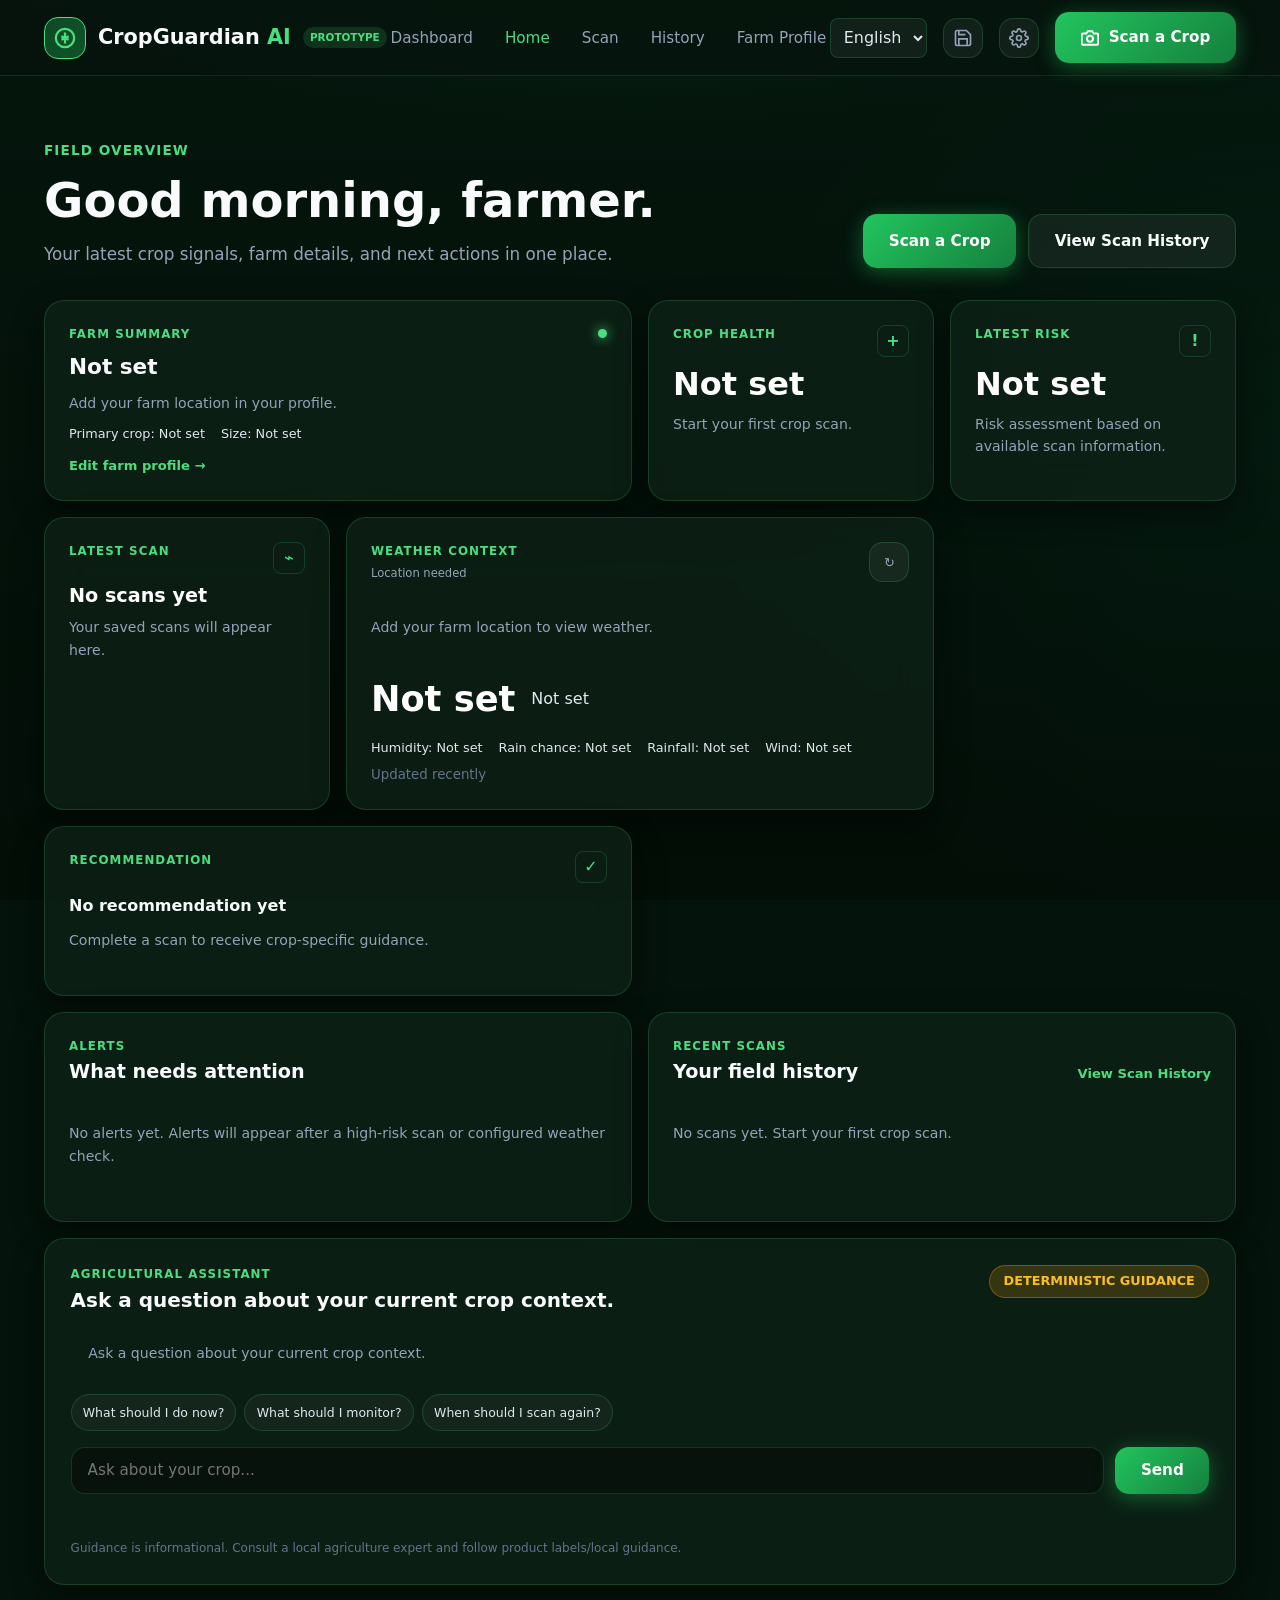
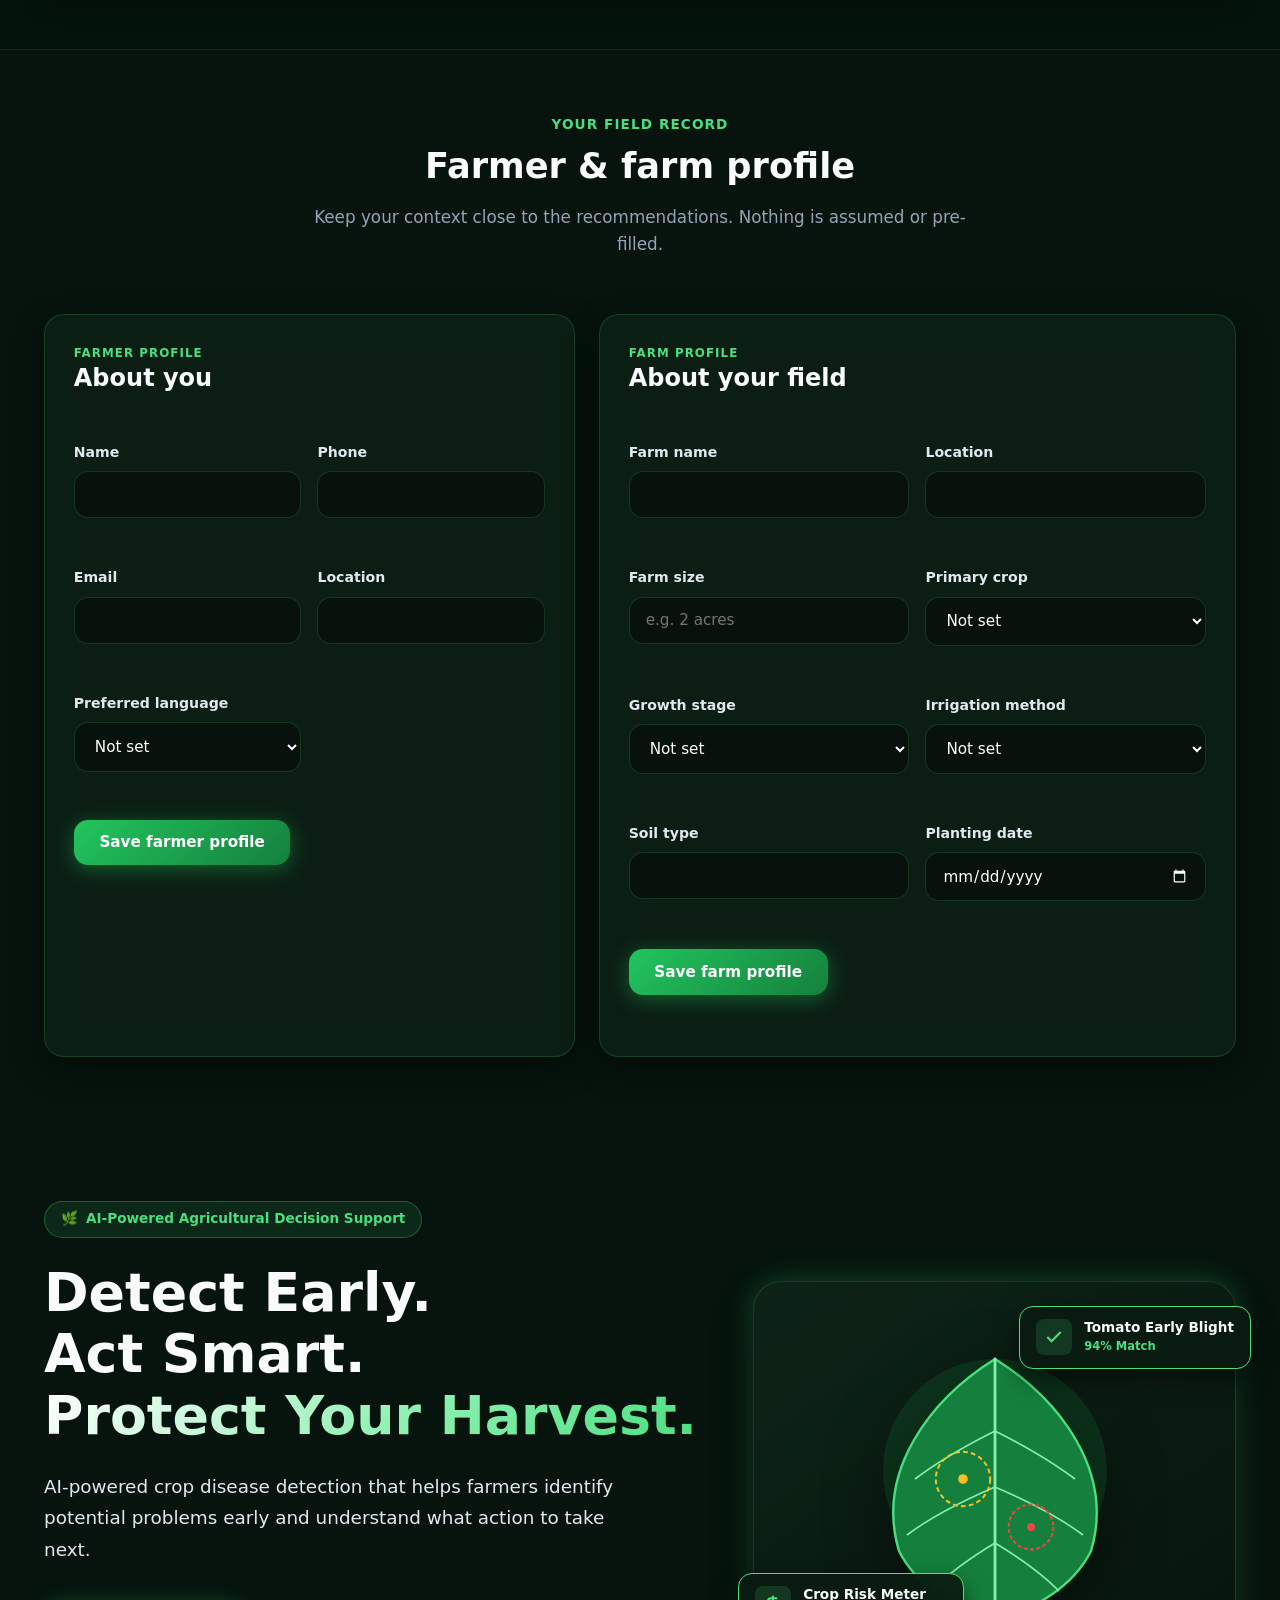
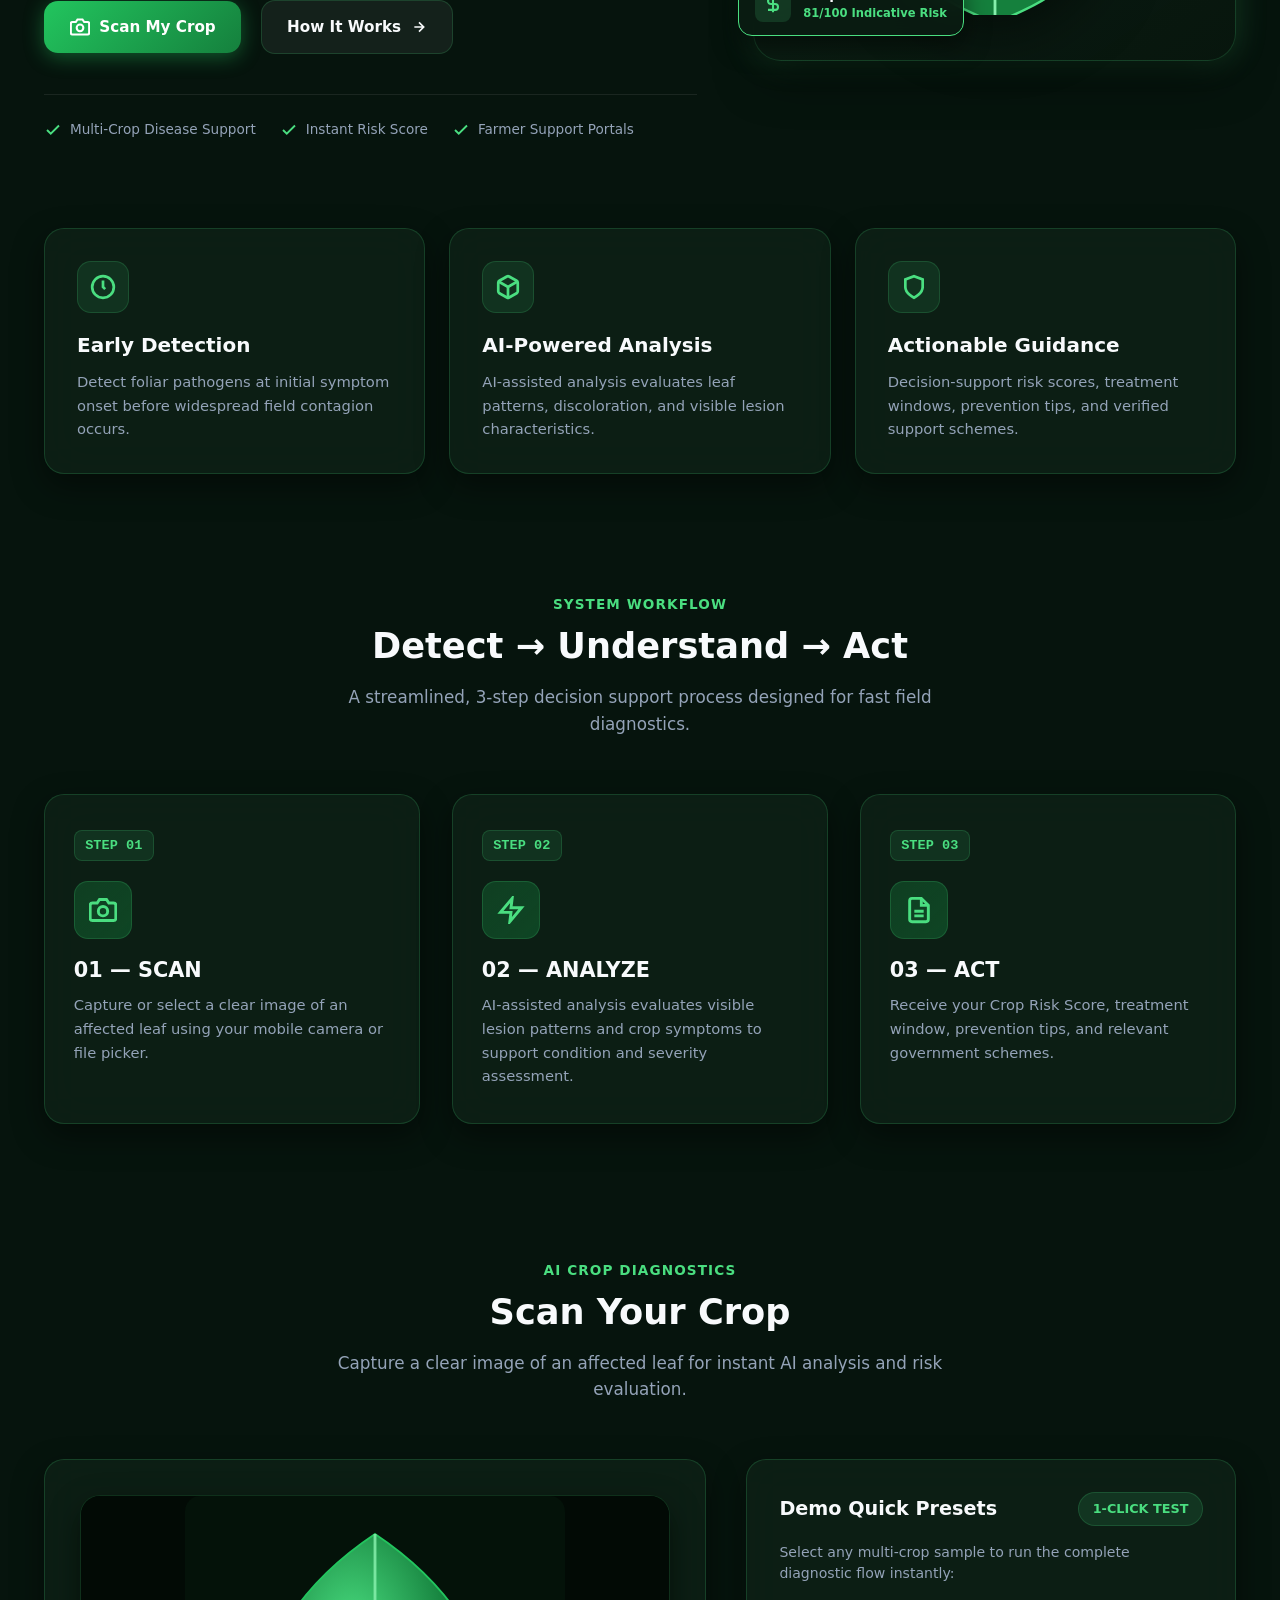
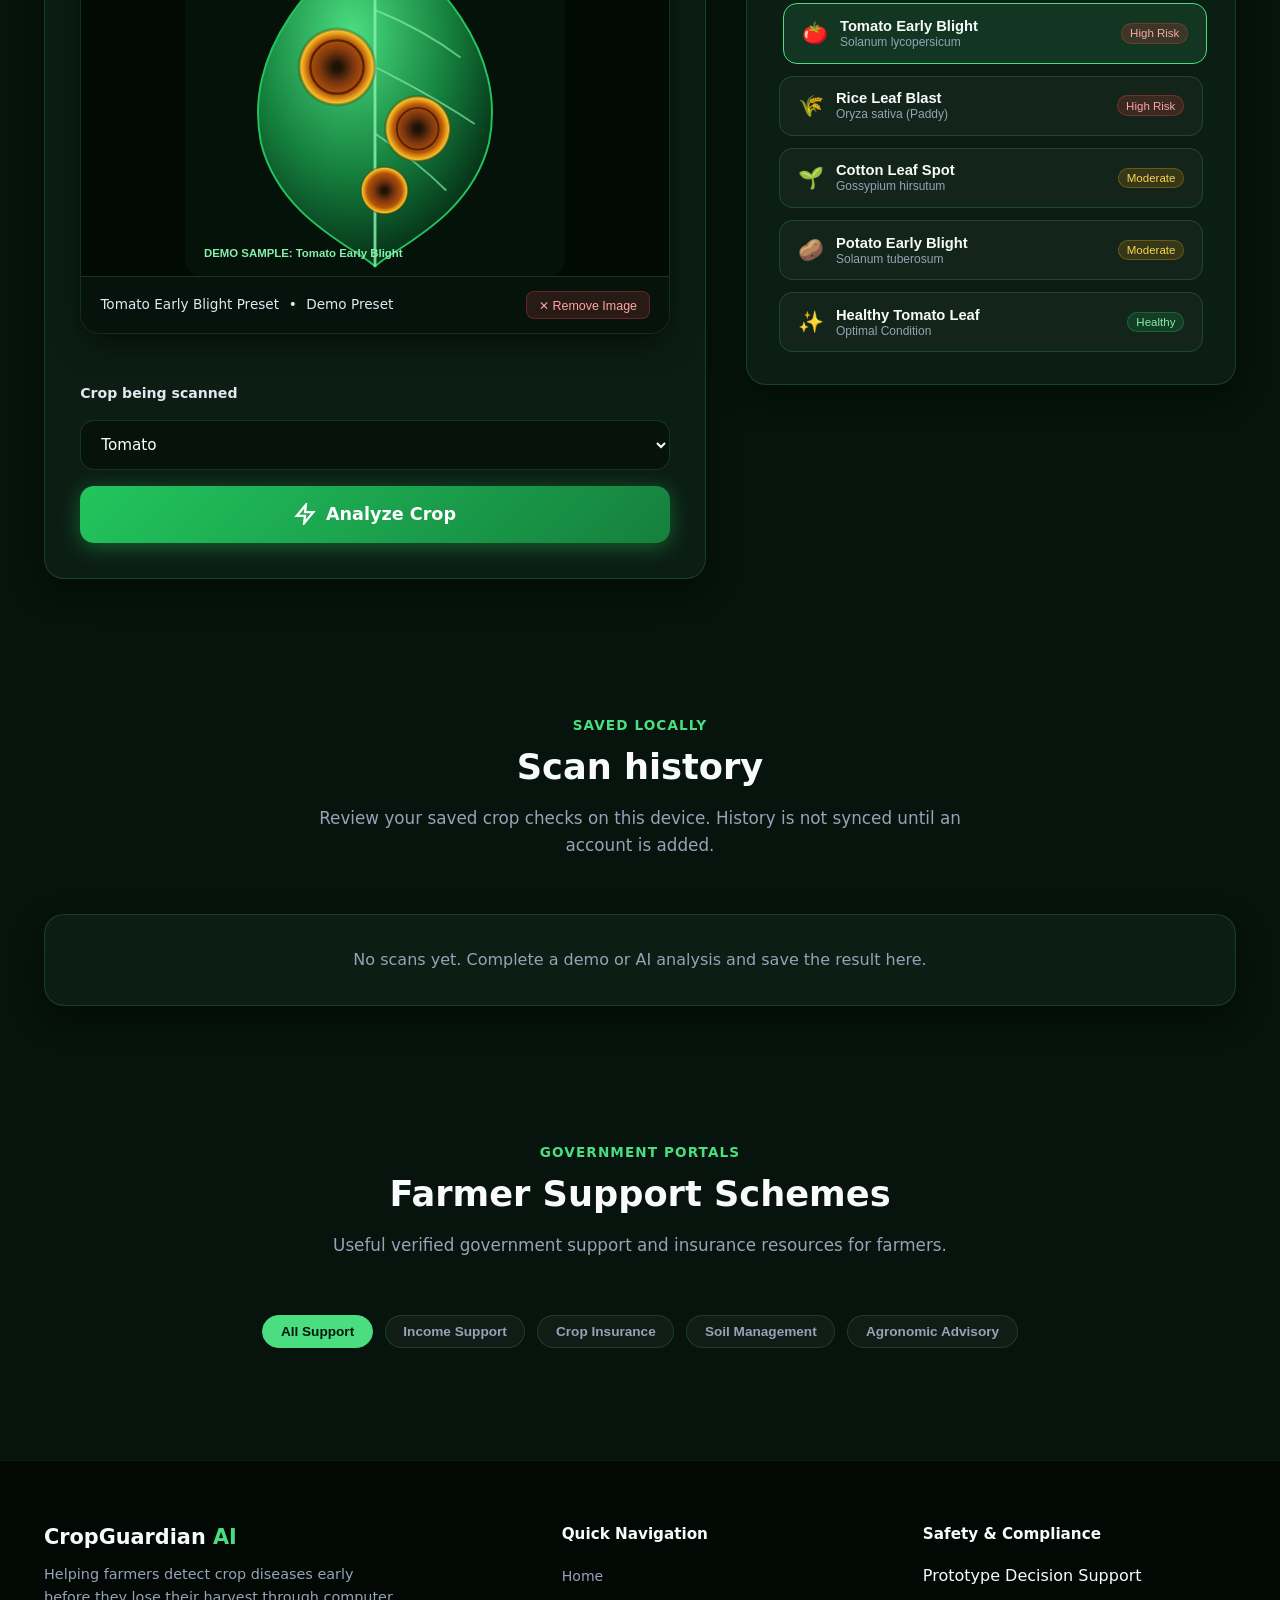
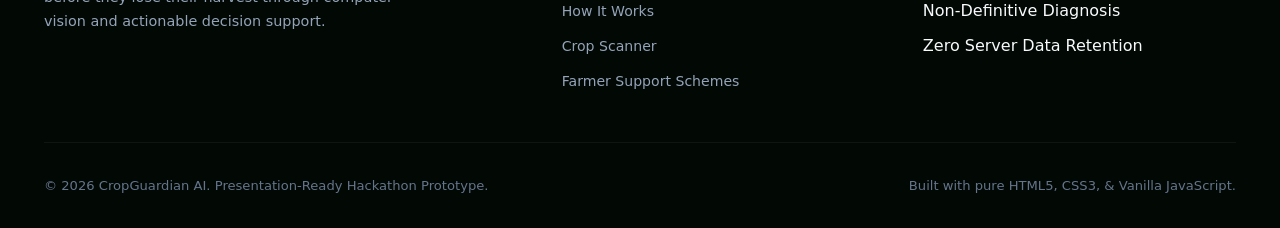
==== commit 96874e53: "Polish demo messaging and risk presentation" ====
--- a/index.html
+++ b/index.html
@@ -220,7 +220,7 @@
             <div class="hero-trust-bar">
               <div class="trust-item">
                 <svg width="18" height="18" viewBox="0 0 24 24" fill="none" stroke="currentColor" stroke-width="2.5"><polyline points="20 6 9 17 4 12"/></svg>
-                <span>5+ Multi-Crop Models</span>
+                <span>Multi-Crop Disease Support</span>
               </div>
               <div class="trust-item">
                 <svg width="18" height="18" viewBox="0 0 24 24" fill="none" stroke="currentColor" stroke-width="2.5"><polyline points="20 6 9 17 4 12"/></svg>
@@ -264,7 +264,7 @@
                 </div>
                 <div class="floating-stat-text">
                   <h5>Crop Risk Meter</h5>
-                  <p>78/100 Indicative Risk</p>
+                  <p>81/100 Indicative Risk</p>
                 </div>
               </div>
             </div>
@@ -290,7 +290,7 @@
               <svg width="26" height="26" viewBox="0 0 24 24" fill="none" stroke="currentColor" stroke-width="2.5"><path d="M21 16V8a2 2 0 0 0-1-1.73l-7-4a2 2 0 0 0-2 0l-7 4A2 2 0 0 0 3 8v8a2 2 0 0 0 1 1.73l7 4a2 2 0 0 0 2 0l7-4A2 2 0 0 0 21 16z"/><polyline points="3.27 6.96 12 12.01 20.73 6.96"/><line x1="12" y1="22.08" x2="12" y2="12"/></svg>
             </div>
             <h3 class="stat-title">AI-Powered Analysis</h3>
-            <p class="stat-desc">Computer vision models evaluate leaf patterns, discoloration, and necrotic lesion distribution.</p>
+            <p class="stat-desc">AI-assisted analysis evaluates leaf patterns, discoloration, and visible lesion characteristics.</p>
           </div>
 
           <div class="stat-card glass-card">
@@ -328,7 +328,7 @@
               <svg width="28" height="28" viewBox="0 0 24 24" fill="none" stroke="currentColor" stroke-width="2.5"><polygon points="13 2 3 14 12 14 11 22 21 10 12 10 13 2"/></svg>
             </div>
             <h3 class="step-title">02 — ANALYZE</h3>
-            <p class="step-desc">AI models inspect lesion margins, leaf textures, and discoloration to estimate condition and severity.</p>
+            <p class="step-desc">AI-assisted analysis evaluates visible lesion patterns and crop symptoms to support condition and severity assessment.</p>
           </div>
 
           <div class="workflow-card glass-card">
@@ -633,7 +633,7 @@
               <div class="snapshot-details-row">
                 <div class="snapshot-param">
                   <h6>Crop Risk</h6>
-                  <p id="snapRiskVal">78/100</p>
+                  <p id="snapRiskVal">81/100</p>
                 </div>
                 <div class="snapshot-param">
                   <h6>Risk Level</h6>
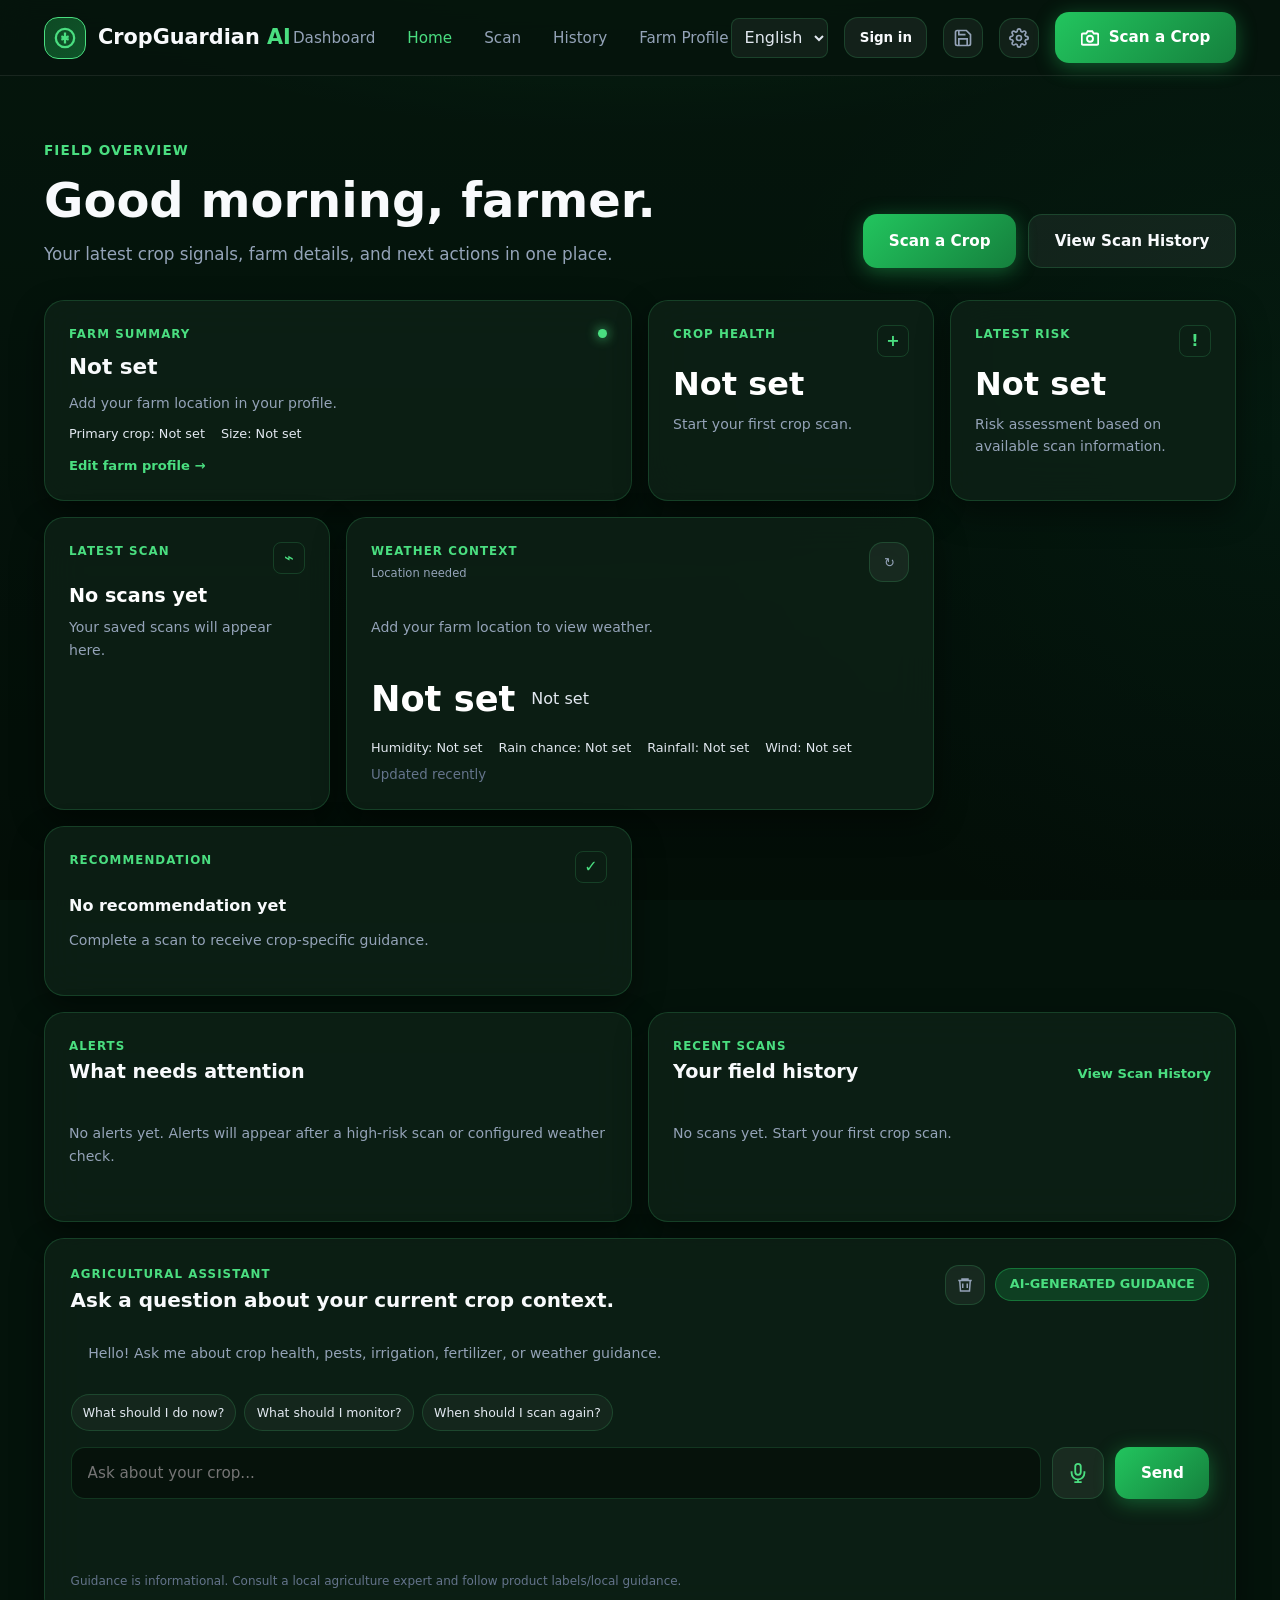
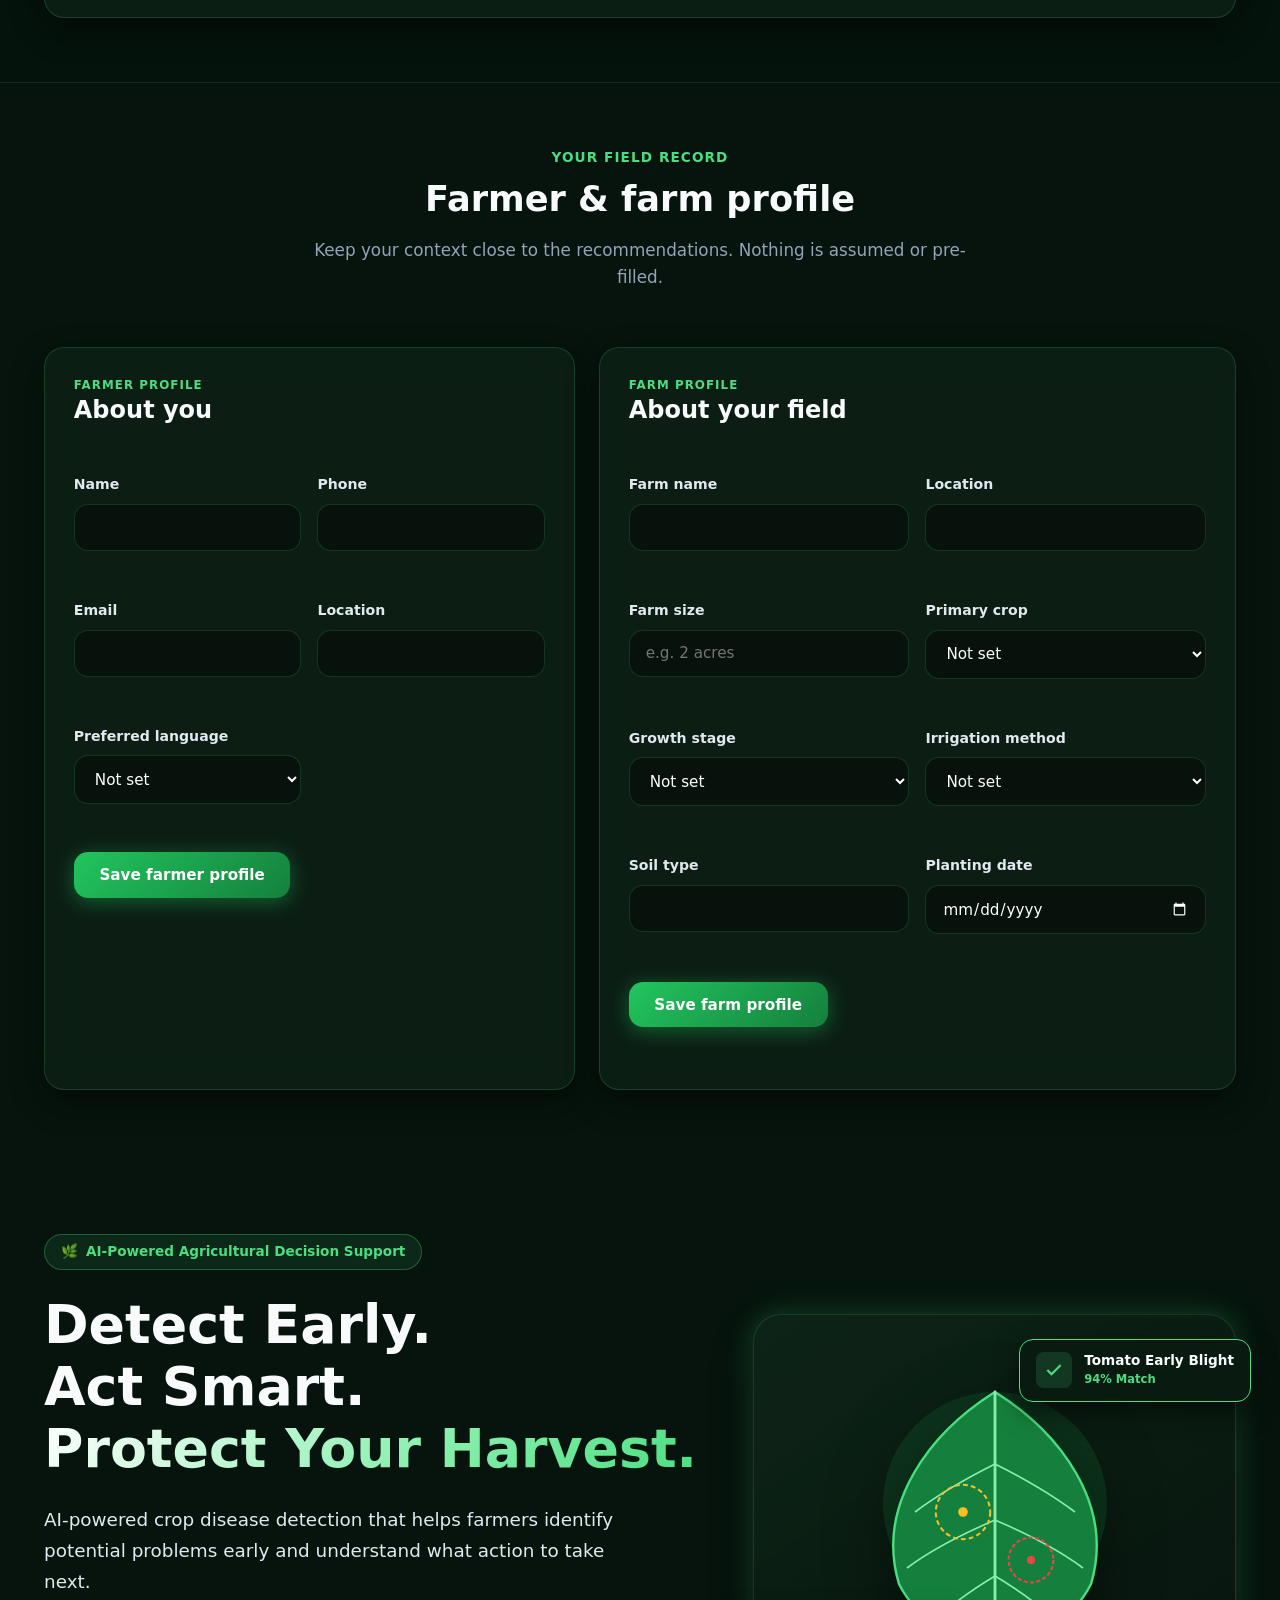
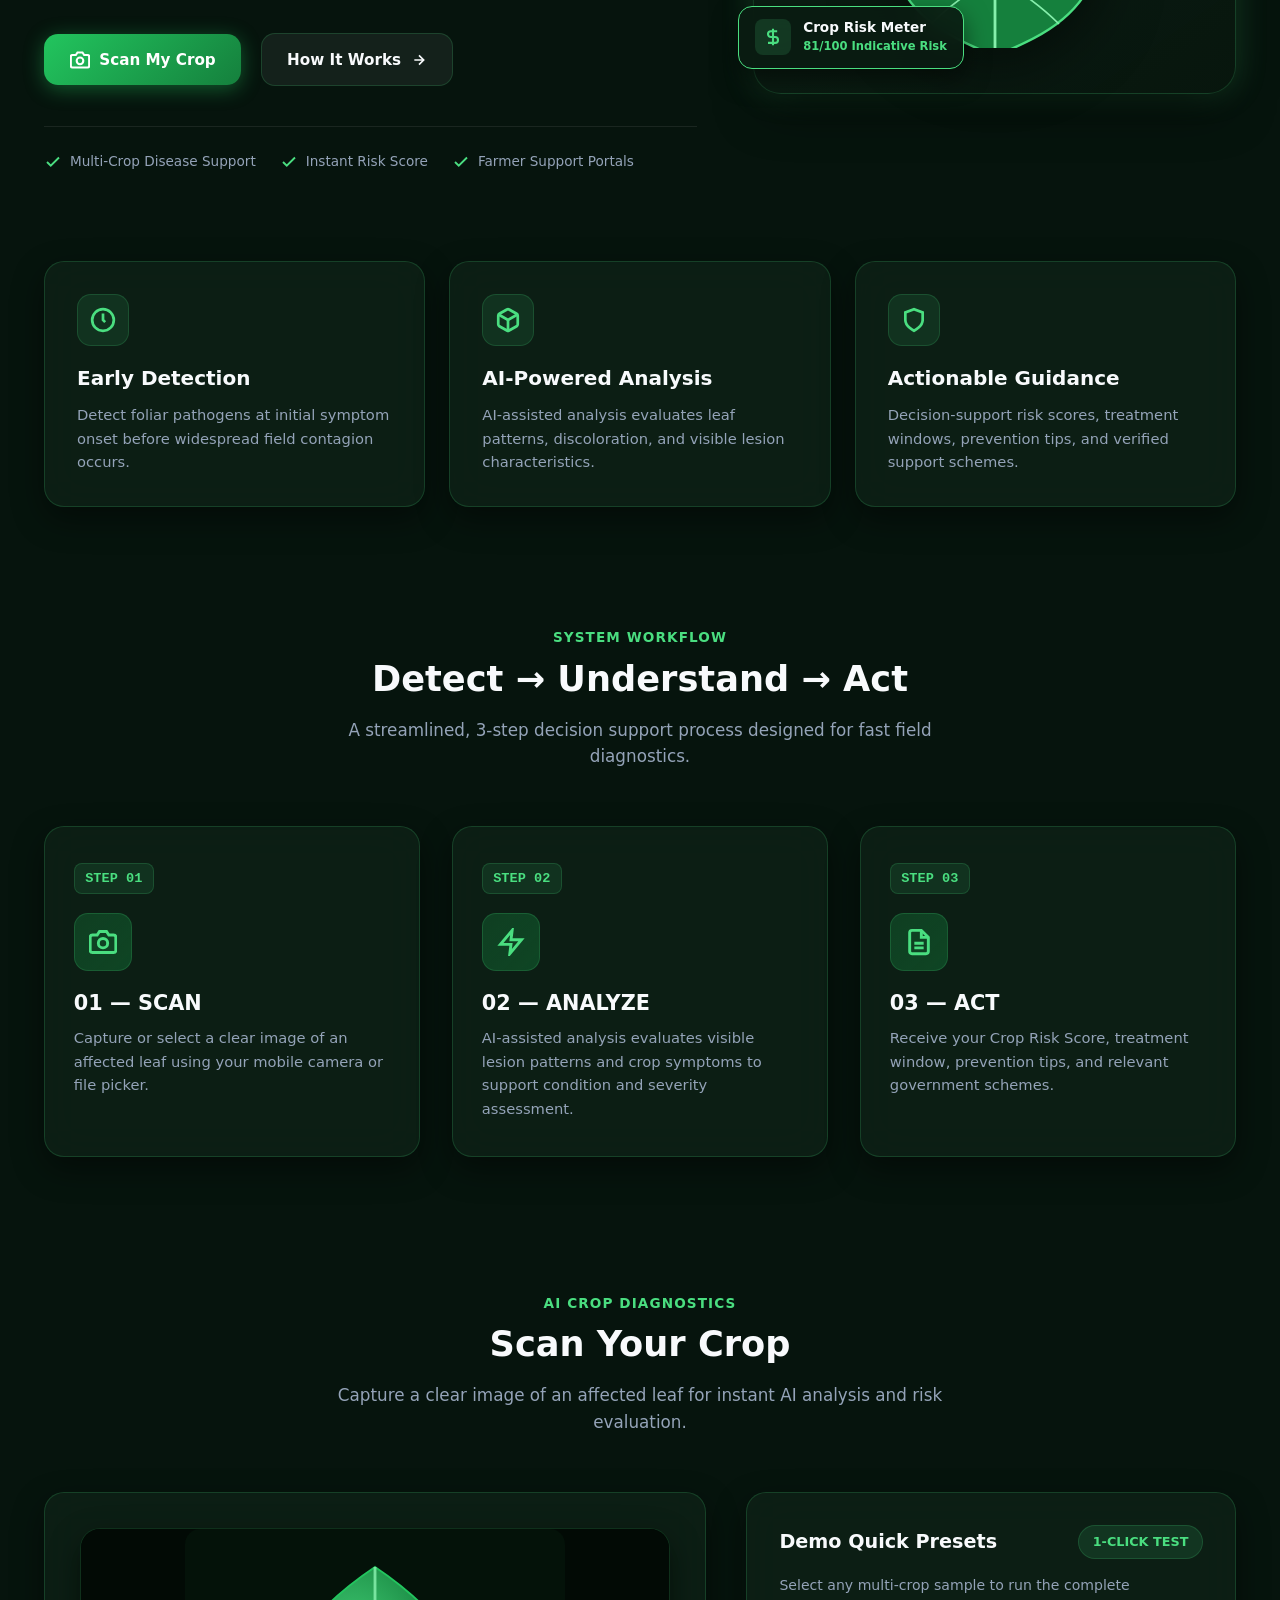
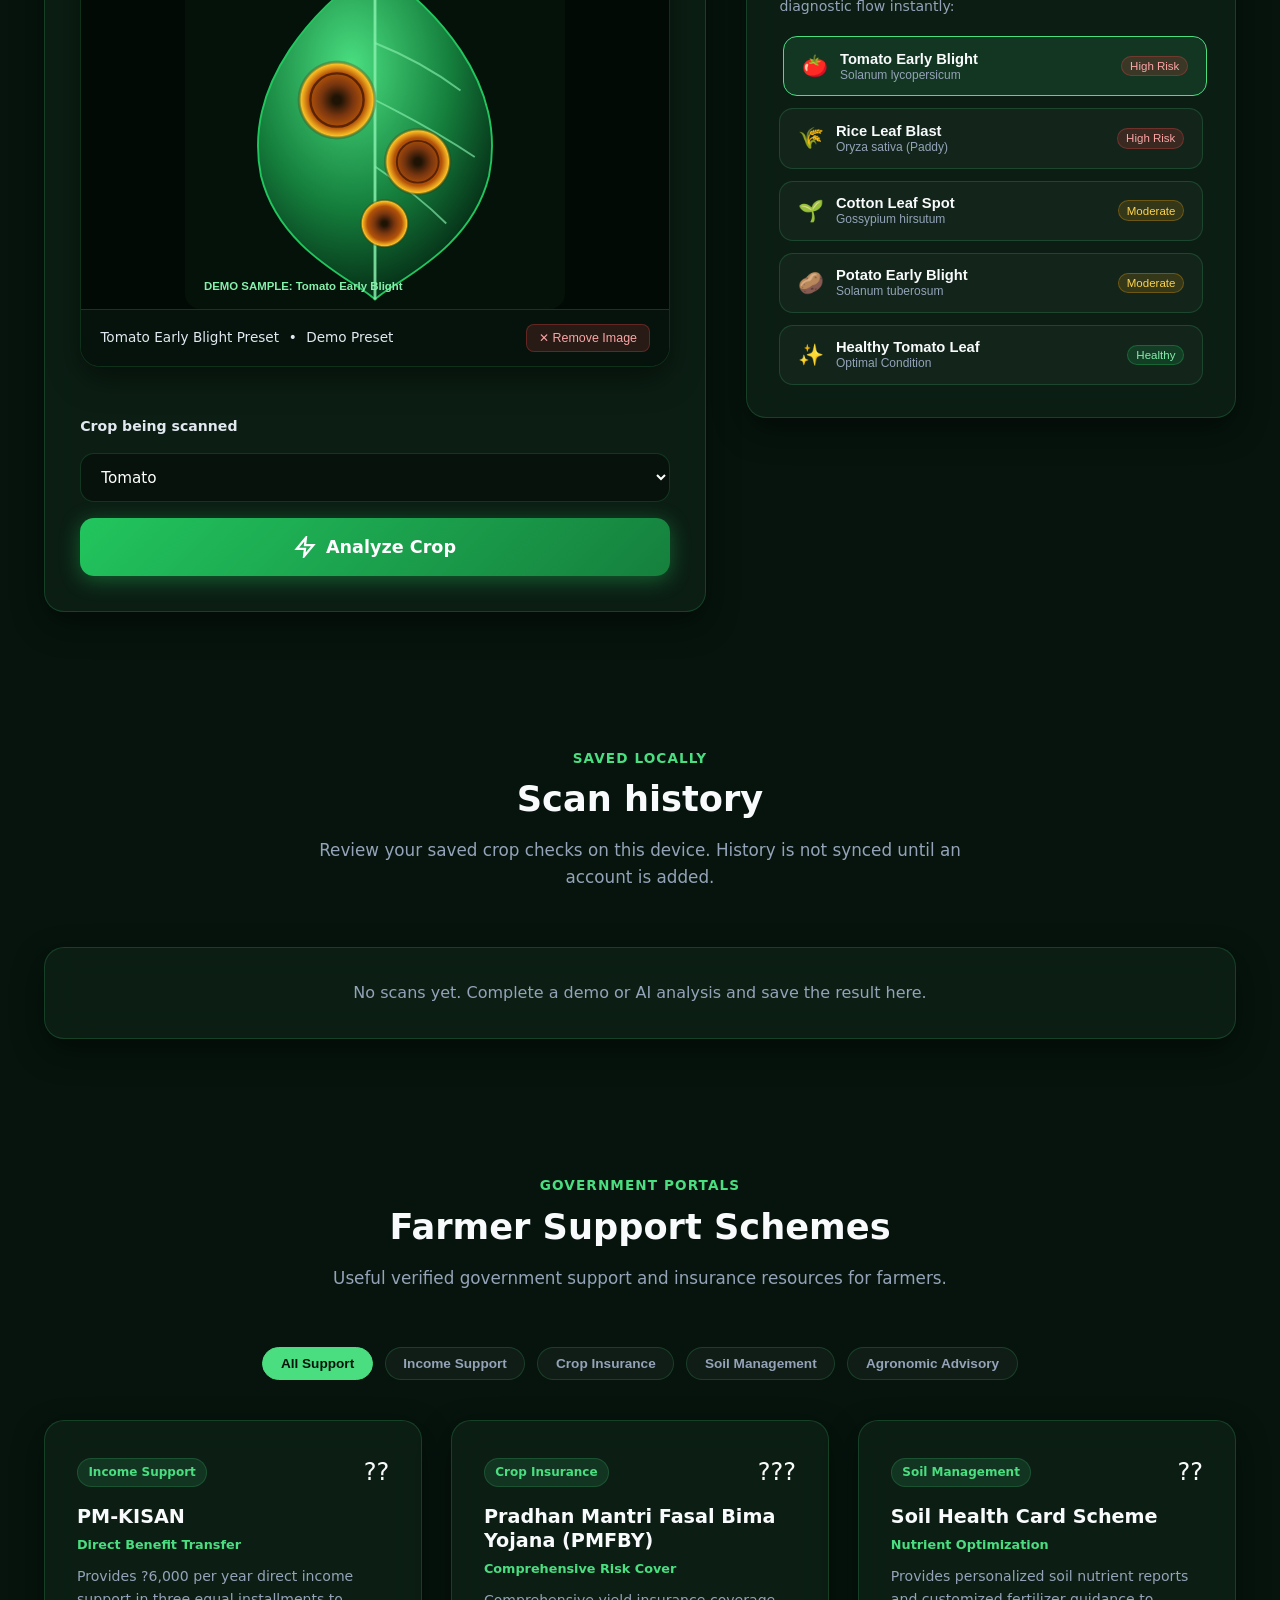
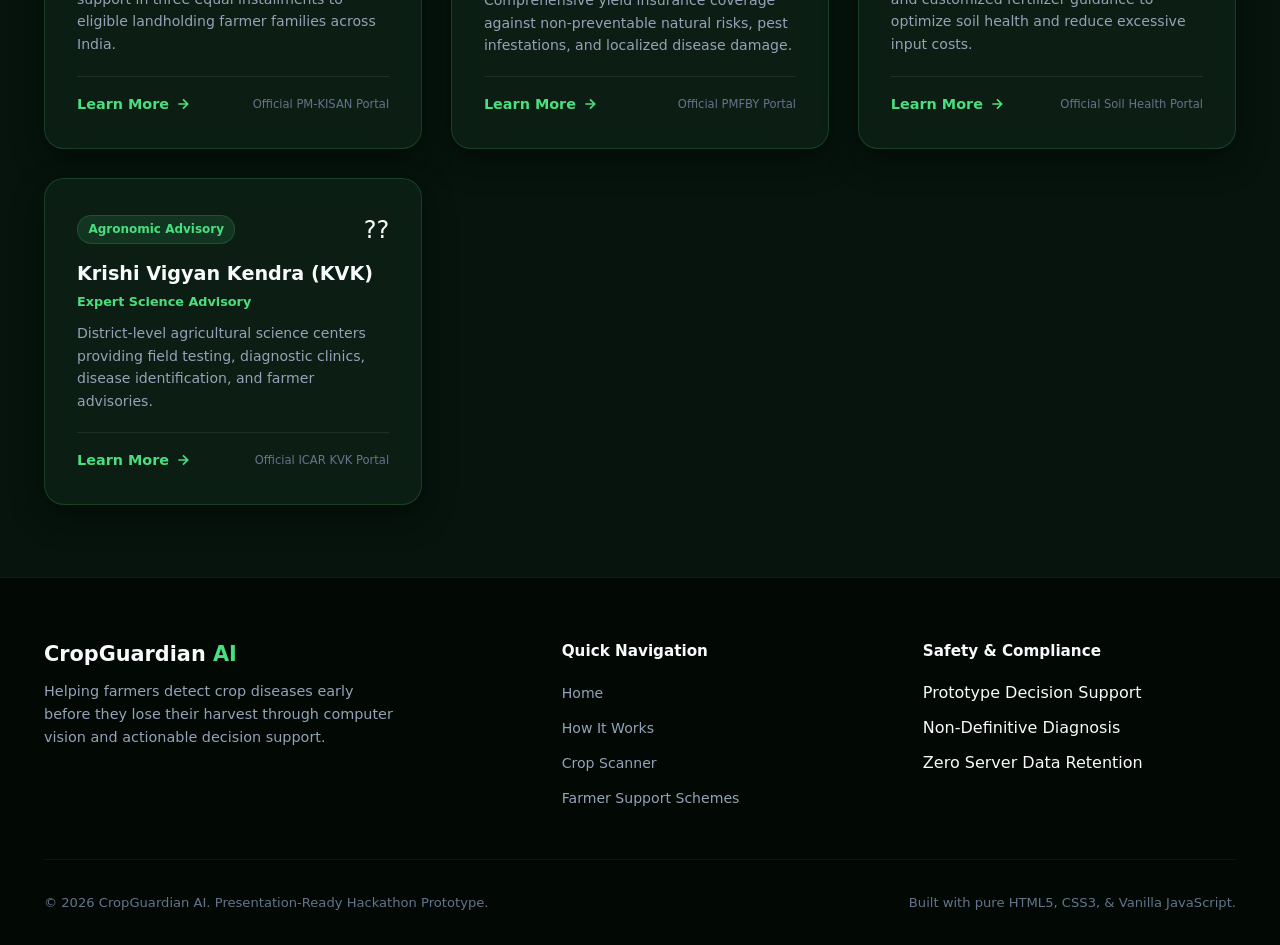
==== commit 98801ff7: "feat: complete multilingual CropGuardian AI MVP with auth and voice assistant" ====
--- a/index.html
+++ b/index.html
@@ -3,8 +3,13 @@
 <head>
   <meta charset="UTF-8">
   <meta name="viewport" content="width=device-width, initial-scale=1.0">
-  <meta name="api-base-url" content="http://localhost:8001">
-  <title>CropGuardian AI — Early Crop Disease Detection & Decision Support</title>
+  <meta name="api-base-url" content="https://cropguardian-ai.onrender.com">
+  <script>
+  window.CROPGUARDIAN_API_BASE = ["localhost", "127.0.0.1"].includes(location.hostname)
+    ? "http://127.0.0.1:8001"
+    : "https://cropguardian-ai.onrender.com";
+</script>
+  <title data-i18n-title="pageTitleHome">CropGuardian AI — Early Crop Disease Detection & Decision Support</title>
   <meta name="description" content="Helping farmers detect crop diseases early before they lose their harvest with AI-powered pathology detection and actionable decision support.">
   <link rel="stylesheet" href="css/style.css">
   <link rel="stylesheet" href="css/animations.css">
@@ -24,7 +29,6 @@
             </svg>
           </div>
           <span>CropGuardian <span class="text-lime">AI</span></span>
-          <span class="brand-badge">PROTOTYPE</span>
         </a>
 
         <ul class="nav-links" id="navLinksList">
@@ -36,7 +40,21 @@
         </ul>
 
         <div class="nav-actions">
-          <label class="language-control" for="languageSelect"><span class="sr-only">Language</span><select id="languageSelect" aria-label="Select language"><option value="en">English</option><option value="te">తెలుగు</option><option value="hi">हिन्दी</option></select></label>
+          <label class="language-control" for="languageSelect"><span class="sr-only" data-i18n="languageLabel">Language</span><select id="languageSelect" data-language-select aria-label="Select language"><option value="en">English</option><option value="te">తెలుగు</option><option value="hi">हिन्दी</option></select></label>
+          <div class="auth-widget">
+            <a id="authSignInLink" class="btn btn-secondary auth-sign-in" href="login.html">Sign in</a>
+            <div id="authProfileMenu" class="profile-menu" hidden>
+              <button id="profileMenuButton" class="profile-menu-trigger" type="button" aria-haspopup="true" aria-expanded="false">
+                <span id="profileUserName"></span>
+                <svg width="16" height="16" viewBox="0 0 24 24" fill="none" stroke="currentColor" stroke-width="2"><path d="m6 9 6 6 6-6"/></svg>
+              </button>
+              <div id="profileDropdownMenu" class="profile-dropdown" role="menu" hidden>
+                <div class="profile-dropdown-user"><strong id="profileUserNameCopy"></strong><span id="profileUserEmail"></span></div>
+                <a href="#profile" role="menuitem">Farm profile</a>
+                <button id="logoutButton" type="button" role="menuitem">Sign out</button>
+              </div>
+            </div>
+          </div>
           <button id="btnOpenHistoryModal" class="btn-icon-only" title="Saved Snapshots History" aria-label="View Saved Snapshots">
             <svg width="20" height="20" viewBox="0 0 24 24" fill="none" stroke="currentColor" stroke-width="2"><path d="M19 21H5a2 2 0 0 1-2-2V5a2 2 0 0 1 2-2h11l5 5v11a2 2 0 0 1-2 2z"/><polyline points="17 21 17 13 7 13 7 21"/><polyline points="7 3 7 8 15 8"/></svg>
           </button>
@@ -127,10 +145,15 @@
         <article class="assistant-panel glass-card" id="assistantPanel">
           <div class="panel-heading">
             <div><span class="card-kicker" data-i18n="assistant">Agricultural assistant</span><h2 data-i18n="assistantIntro">Ask a question about your current crop context.</h2></div>
-            <span id="assistantModeBadge" class="badge badge-demo">Deterministic guidance</span>
+            <div class="assistant-toolbar">
+              <button id="assistantClearButton" class="btn-icon-only" type="button" title="Clear chat" aria-label="Clear chat">
+                <svg width="18" height="18" viewBox="0 0 24 24" fill="none" stroke="currentColor" stroke-width="2"><path d="M3 6h18M8 6V4h8v2m3 0-1 14H6L5 6m4 4v6m6-6v6"/></svg>
+              </button>
+              <span id="assistantModeBadge" class="badge badge-live" data-i18n="aiLabel">AI-generated guidance</span>
+            </div>
           </div>
           <div id="assistantMessages" class="assistant-messages" aria-live="polite">
-            <p class="assistant-empty" data-i18n="assistantIntro">Ask a question about your current crop context.</p>
+            <p class="assistant-empty" data-i18n="assistantWelcome">Hello! Ask me about crop health, pests, irrigation, fertilizer, or weather guidance.</p>
           </div>
           <div class="assistant-prompts" aria-label="Suggested questions">
             <button type="button" class="assistant-prompt" data-question="What should I do now?" data-i18n="quickNow">What should I do now?</button>
@@ -139,10 +162,16 @@
           </div>
           <form id="assistantForm" class="assistant-form">
             <label class="sr-only" for="assistantQuestion">Farmer question</label>
-            <input id="assistantQuestion" class="text-input" type="text" maxlength="1000" data-i18n-placeholder="assistantPlaceholder" placeholder="Ask about your crop..." autocomplete="off">
+            <input id="assistantQuestion" class="text-input" type="text" maxlength="1000" data-i18n-placeholder="assistantPlaceholder" placeholder="Ask about your crop..." autocomplete="off" aria-describedby="assistantTranscript">
+            <button id="assistantMicButton" class="assistant-mic" type="button" aria-label="Start voice input" aria-pressed="false" title="Speak your question">
+              <svg width="22" height="22" viewBox="0 0 24 24" fill="none" stroke="currentColor" stroke-width="2"><rect x="9" y="2" width="6" height="12" rx="3"/><path d="M5 10v2a7 7 0 0 0 14 0v-2M12 19v3m-4 0h8"/></svg>
+            </button>
             <button id="assistantSendButton" class="btn btn-primary" type="submit" data-i18n="send">Send</button>
           </form>
+          <p id="assistantTranscript" class="assistant-voice-status" role="status" aria-live="polite"></p>
+          <button id="assistantStopSpeakingButton" class="btn btn-secondary assistant-stop-speaking" type="button" data-i18n="stopSpeaking" hidden>Stop speaking</button>
           <p id="assistantStatus" class="form-status" role="status" aria-live="polite"></p>
+          <button id="assistantRetryButton" class="btn btn-secondary assistant-retry" type="button" data-i18n="assistantRetry" hidden>Retry</button>
           <p class="assistant-safety-note">Guidance is informational. Consult a local agriculture expert and follow product labels/local guidance.</p>
         </article>
       </div>
@@ -164,7 +193,7 @@
               <div class="input-field-group"><label class="input-label" for="farmerPhone">Phone</label><input class="text-input" id="farmerPhone" name="phone" type="tel" autocomplete="tel"></div>
               <div class="input-field-group"><label class="input-label" for="farmerEmail">Email</label><input class="text-input" id="farmerEmail" name="email" type="email" autocomplete="email"></div>
               <div class="input-field-group"><label class="input-label" for="farmerLocation">Location</label><input class="text-input" id="farmerLocation" name="location" autocomplete="address-level2"></div>
-              <div class="input-field-group"><label class="input-label" for="preferredLanguage">Preferred language</label><select class="text-input" id="preferredLanguage" name="preferredLanguage"><option value="">Not set</option><option value="English">English</option><option value="Telugu">Telugu</option><option value="Hindi">Hindi</option></select></div>
+              <div class="input-field-group"><label class="input-label" for="preferredLanguage">Preferred language</label><select class="text-input" id="preferredLanguage" name="preferredLanguage"><option value="">Not set</option><option value="en">English</option><option value="te">తెలుగు</option><option value="hi">हिन्दी</option></select></div>
             </div>
             <button class="btn btn-primary" type="submit">Save farmer profile</button><p class="form-status" id="farmerProfileStatus" role="status"></p>
           </form>
@@ -841,7 +870,9 @@
   <script src="js/ai.js"></script>
   <script src="js/riskMeter.js"></script>
   <script src="js/storage.js"></script>
+  <script src="js/auth.js"></script>
   <script src="js/i18n.js"></script>
+  <script src="js/voice.js"></script>
   <script src="js/assistant.js"></script>
   <script src="js/dashboard.js"></script>
   <script src="js/schemes.js"></script>
--- a/css/style.css
+++ b/css/style.css
@@ -80,6 +80,17 @@
 .nav-link { color: var(--text-muted); text-decoration: none; font-weight: 500; font-size: 0.95rem; transition: color 0.2s ease; }
 .nav-link:hover, .nav-link.active { color: var(--accent-lime); }
 .nav-actions { display: flex; align-items: center; gap: 1rem; }
+.auth-widget { position: relative; }
+.auth-sign-in { padding: 0.55rem 0.9rem; font-size: 0.84rem; white-space: nowrap; }
+.profile-menu-trigger { display: inline-flex; align-items: center; justify-content: center; gap: 0.45rem; max-width: 190px; min-height: 40px; padding: 0.45rem 0.7rem; border: 1px solid var(--border-glass); border-radius: var(--radius-sm); background: rgba(255, 255, 255, 0.05); color: var(--text-light); font: inherit; cursor: pointer; }
+.profile-menu-trigger span { overflow: hidden; text-overflow: ellipsis; white-space: nowrap; }
+.profile-dropdown { position: absolute; top: calc(100% + 0.55rem); right: 0; z-index: 1300; display: grid; gap: 0.35rem; width: min(250px, calc(100vw - 1.5rem)); padding: 0.6rem; border: 1px solid var(--border-glass); border-radius: var(--radius-sm); background: #0a1f14; box-shadow: var(--shadow-lg); }
+.profile-dropdown[hidden] { display: none; }
+.profile-dropdown-user { display: grid; gap: 0.12rem; padding: 0.55rem; border-bottom: 1px solid var(--border-glass-subtle); }
+.profile-dropdown-user strong { color: var(--text-main); overflow-wrap: anywhere; }
+.profile-dropdown-user span { color: var(--text-muted); font-size: 0.78rem; overflow-wrap: anywhere; }
+.profile-dropdown a, .profile-dropdown button { display: block; padding: 0.55rem; border: 0; border-radius: var(--radius-sm); background: transparent; color: var(--text-light); text-align: left; text-decoration: none; font: inherit; cursor: pointer; }
+.profile-dropdown a:hover, .profile-dropdown button:hover { background: rgba(74, 222, 128, 0.12); color: var(--accent-lime); }
 .btn-icon-only { width: 40px; height: 40px; padding: 0; border-radius: var(--radius-md); display: flex; align-items: center; justify-content: center; background: rgba(255, 255, 255, 0.05); border: 1px solid var(--border-glass); color: var(--text-muted); cursor: pointer; }
 .btn-icon-only:hover { color: var(--accent-lime); background: rgba(74, 222, 128, 0.1); border-color: var(--accent-lime); }
 .mobile-menu-toggle { display: none; }
@@ -138,8 +149,9 @@
 .history-empty { padding: 2rem; color: var(--text-muted); text-align: center; }
 .assistant-panel { padding: 1.6rem; margin-top: 1rem; }
 .assistant-panel h2 { font-size: 1.25rem; margin-top: 0.25rem; }
+.assistant-toolbar { display: flex; align-items: center; gap: 0.65rem; }
 .assistant-messages { display: flex; flex-direction: column; gap: 0.55rem; max-height: 260px; overflow-y: auto; margin: 1rem 0; padding: 0.2rem; }
-.assistant-message, .assistant-empty { max-width: 85%; padding: 0.7rem 0.9rem; border-radius: var(--radius-md); font-size: 0.88rem; line-height: 1.5; }
+.assistant-message, .assistant-empty { max-width: 85%; padding: 0.7rem 0.9rem; border-radius: var(--radius-md); font-size: 0.88rem; line-height: 1.5; overflow-wrap: anywhere; white-space: pre-wrap; }
 .assistant-message-user { align-self: flex-end; background: rgba(74, 222, 128, 0.16); color: var(--text-light); }
 .assistant-message-assistant, .assistant-message-action { align-self: flex-start; background: rgba(255, 255, 255, 0.06); color: var(--text-light); }
 .assistant-message-warning { align-self: flex-start; background: var(--risk-monitor-bg); color: #fcd34d; }
@@ -148,11 +160,41 @@
 .assistant-prompts, .result-assistant-prompts { display: flex; flex-wrap: wrap; gap: 0.5rem; }
 .assistant-prompt { border: 1px solid var(--border-glass); border-radius: var(--radius-full); background: rgba(255, 255, 255, 0.04); color: var(--text-light); cursor: pointer; padding: 0.45rem 0.7rem; font: inherit; font-size: 0.78rem; }
 .assistant-prompt:hover { border-color: var(--accent-lime); color: #ffffff; }
-.assistant-form { display: grid; grid-template-columns: 1fr auto; gap: 0.7rem; margin-top: 1rem; }
+.assistant-form { display: grid; grid-template-columns: minmax(0, 1fr) 52px auto; gap: 0.7rem; margin-top: 1rem; }
 .assistant-form .btn { width: auto; }
+.assistant-mic { display: inline-flex; align-items: center; justify-content: center; width: 52px; height: 52px; border: 1px solid var(--border-glass); border-radius: var(--radius-md); background: rgba(255, 255, 255, 0.06); color: var(--accent-lime); cursor: pointer; }
+.assistant-mic:hover { border-color: var(--accent-lime); background: rgba(74, 222, 128, 0.14); }
+.assistant-mic.is-listening { border-color: #ef4444; color: #fca5a5; animation: microphoneListening 1.1s ease-in-out infinite; }
+.assistant-voice-status { min-height: 1.3rem; margin-top: 0.45rem; color: var(--text-muted); font-size: 0.78rem; overflow-wrap: anywhere; }
+.assistant-stop-speaking { width: auto; margin-top: 0.2rem; }
+.assistant-stop-speaking[hidden] { display: none; }
+.assistant-retry { width: auto; margin-top: 0.3rem; }
+.assistant-retry[hidden] { display: none; }
+.assistant-typing { display: inline-flex; align-items: center; gap: 0.28rem; min-width: 3.6rem; min-height: 2.4rem; }
+.assistant-typing-dot { width: 0.38rem; height: 0.38rem; border-radius: 50%; background: var(--accent-lime); animation: assistantTyping 1s infinite ease-in-out; }
+.assistant-typing-dot:nth-child(2) { animation-delay: 0.15s; }
+.assistant-typing-dot:nth-child(3) { animation-delay: 0.3s; }
 .assistant-safety-note { color: var(--text-dim); font-size: 0.75rem; margin-top: 0.8rem; }
 .result-assistant-prompts { margin-top: 1rem; }
 button:focus-visible, a:focus-visible, input:focus-visible, select:focus-visible, .dropzone-box:focus-visible { outline: 3px solid #fbbf24; outline-offset: 3px; }
+
+.auth-page { display: grid; place-items: center; padding: 1.5rem; }
+.auth-main { display: grid; place-items: center; width: 100%; min-height: calc(100vh - 3rem); }
+.auth-card { width: min(460px, 100%); padding: clamp(1.4rem, 4vw, 2.4rem); }
+.auth-brand { margin-bottom: 2rem; font-size: 1.1rem; }
+.auth-brand .brand-icon-wrap { font-size: 0.75rem; font-weight: 800; }
+.auth-card h1 { margin-top: 0.5rem; font-size: 1.8rem; }
+.auth-description { margin: 0.6rem 0 1.5rem; font-size: 0.92rem; }
+.auth-form { display: grid; gap: 1rem; }
+.auth-field { display: grid; gap: 0.4rem; }
+.auth-field label { color: var(--text-light); font-size: 0.84rem; font-weight: 600; }
+.auth-field small { color: var(--text-muted); font-size: 0.76rem; }
+.auth-checkbox { display: flex; align-items: center; gap: 0.55rem; color: var(--text-light); font-size: 0.82rem; }
+.auth-checkbox input { width: 1rem; height: 1rem; accent-color: var(--primary-light); }
+.auth-status { min-height: 1.4rem; overflow-wrap: anywhere; }
+.auth-switch { margin-top: 1.2rem; font-size: 0.84rem; }
+.auth-switch a, .auth-back-link { color: var(--accent-lime); font-weight: 600; text-decoration: none; }
+.auth-back-link { display: inline-block; margin-top: 0.8rem; font-size: 0.82rem; }
 
 /* Hero */
 .hero-section { padding: 5rem 0 3.5rem; position: relative; }
@@ -388,8 +430,8 @@
   .brand-logo { gap: 0.4rem; font-size: 1.05rem; }
   .brand-icon-wrap { width: 34px; height: 34px; }
   .brand-badge { display: none; }
-  .nav-actions { gap: 0.5rem; }
-  .language-control select { width: 74px; padding-left: 0.35rem; padding-right: 0.2rem; }
+  .nav-actions { min-width: 0; flex-shrink: 1; gap: 0.25rem; }
+  .language-control select { width: 58px; padding-left: 0.25rem; padding-right: 0.15rem; }
   .nav-actions > .btn-icon-only:not(.mobile-menu-toggle), .nav-actions > .btn-scroll-scanner { display: none; }
   .hero-section { padding: 3rem 0 2rem; }
   .hero-title { font-size: 2.2rem; }
@@ -408,13 +450,27 @@
   .hero-visual-card { overflow: hidden; }
   .preview-footer-bar { align-items: flex-start; flex-wrap: wrap; gap: 0.7rem; }
   .preview-meta { min-width: 0; overflow-wrap: anywhere; }
-  .assistant-form { grid-template-columns: 1fr; }
-  .assistant-form .btn { width: 100%; }
+  .brand-logo { gap: 0.3rem; font-size: 0.92rem; }
+  .brand-icon-wrap { width: 30px; height: 30px; }
+  .auth-widget { min-width: 0; }
+  .auth-sign-in { padding: 0.4rem 0.45rem; font-size: 0.75rem; }
+  .profile-menu-trigger { max-width: 88px; min-height: 38px; padding: 0.4rem 0.4rem; font-size: 0.75rem; }
+  .mobile-menu-toggle { width: 36px; height: 36px; flex: 0 0 36px; }
+  .assistant-form { grid-template-columns: minmax(0, 1fr) 58px; gap: 0.55rem; }
+  .assistant-form #assistantQuestion { grid-column: 1 / -1; }
+  .assistant-form #assistantMicButton { grid-column: 2; grid-row: 2; width: 58px; height: 54px; }
+  .assistant-form #assistantSendButton { grid-column: 1; grid-row: 2; width: 100%; }
+  .auth-page { padding: 1rem; }
 }
 @media (max-width: 340px) {
   .container { padding-left: 0.9rem; padding-right: 0.9rem; }
-  .brand-logo { gap: 0.4rem; font-size: 1.05rem; }
-  .brand-icon-wrap { width: 34px; height: 34px; }
+  .brand-logo { gap: 0.25rem; font-size: 0.82rem; }
+  .brand-icon-wrap { width: 28px; height: 28px; }
   .brand-badge { display: none; }
-  .nav-actions { gap: 0.5rem; }
-}
+  .nav-actions { gap: 0.2rem; }
+  .language-control select { width: 52px; }
+  .profile-menu-trigger { max-width: 68px; font-size: 0.68rem; }
+  .mobile-menu-toggle { width: 32px; height: 32px; flex-basis: 32px; }
+}
+@keyframes assistantTyping { 0%, 60%, 100% { opacity: 0.35; transform: translateY(0); } 30% { opacity: 1; transform: translateY(-3px); } }
+@keyframes microphoneListening { 0%, 100% { box-shadow: 0 0 0 0 rgba(239, 68, 68, 0.15); } 50% { box-shadow: 0 0 0 8px rgba(239, 68, 68, 0.12); } }
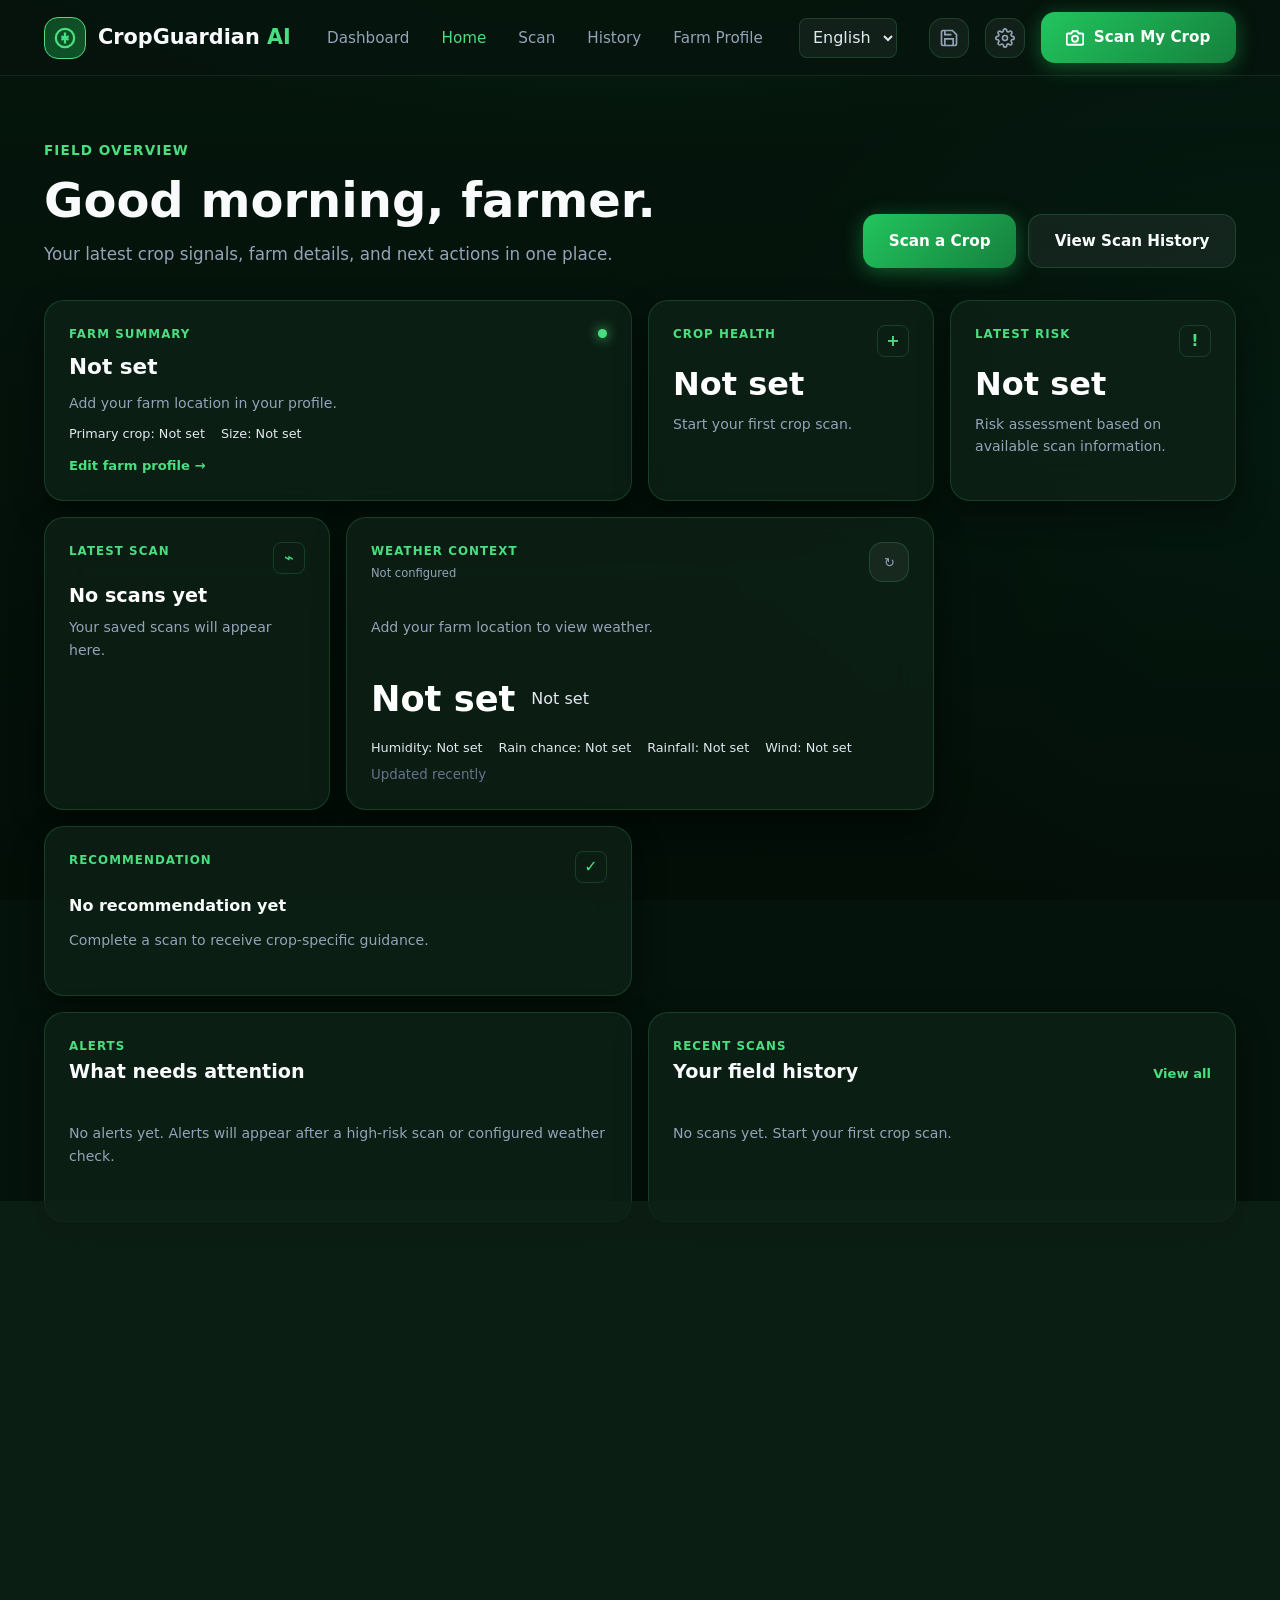
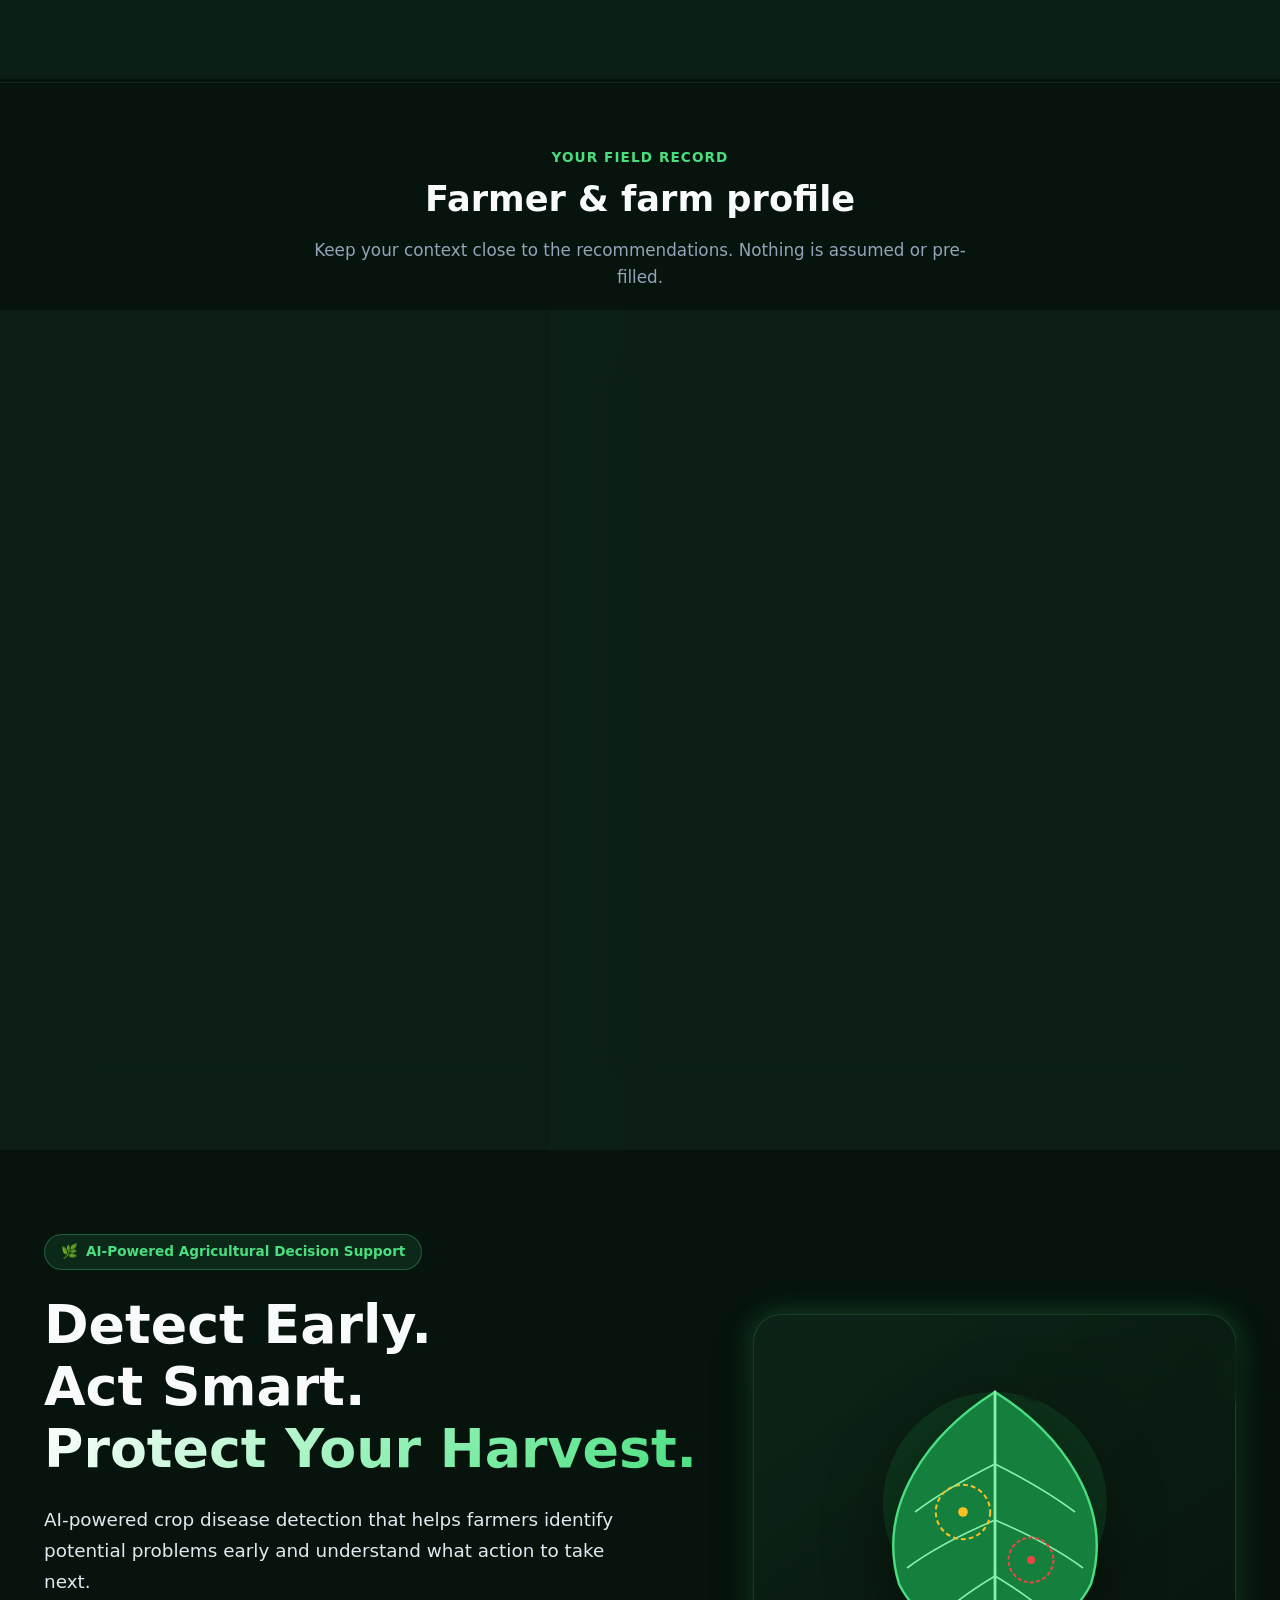
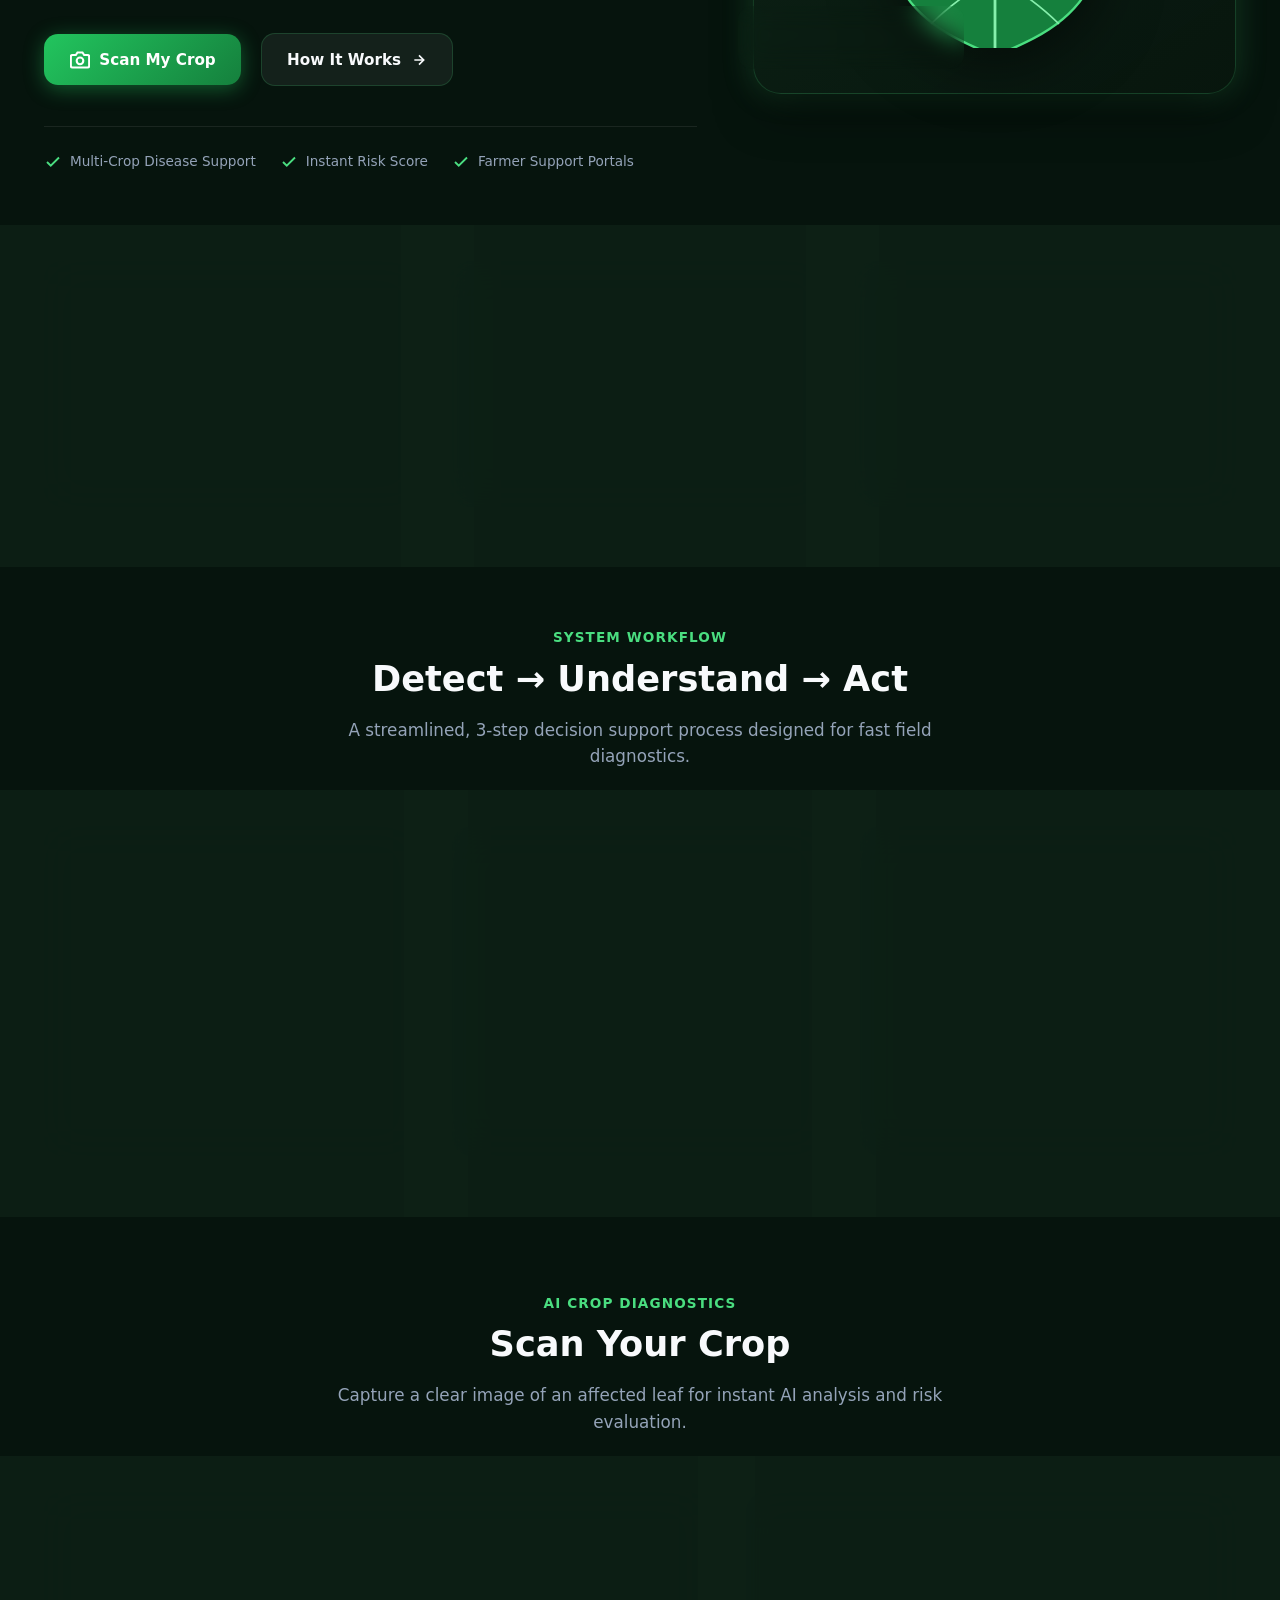
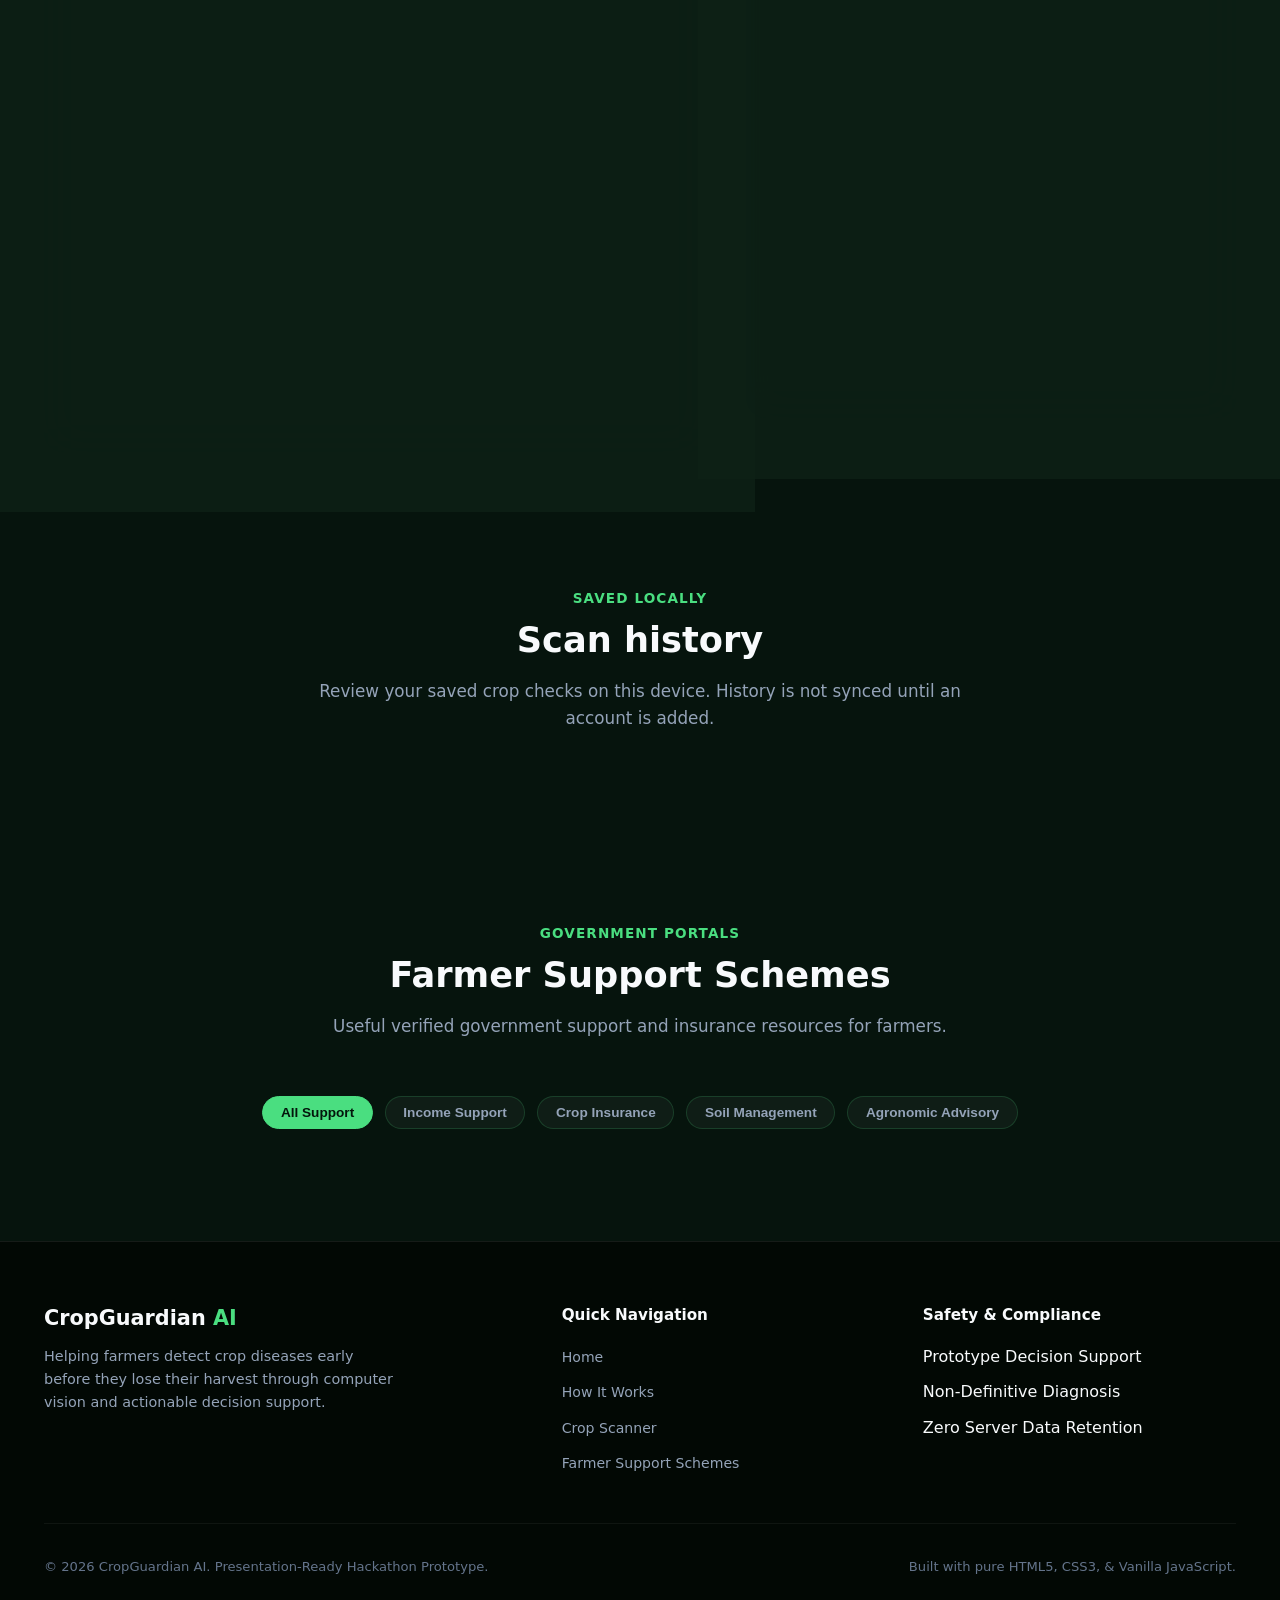
==== commit bacd7b7d: "Remove authentication from CropGuardian AI" ====
--- a/index.html
+++ b/index.html
@@ -42,7 +42,7 @@
         <div class="nav-actions">
           <label class="language-control" for="languageSelect"><span class="sr-only" data-i18n="languageLabel">Language</span><select id="languageSelect" data-language-select aria-label="Select language"><option value="en">English</option><option value="te">తెలుగు</option><option value="hi">हिन्दी</option></select></label>
           <div class="auth-widget">
-            <a id="authSignInLink" class="btn btn-secondary auth-sign-in" href="login.html">Sign in</a>
+            
             <div id="authProfileMenu" class="profile-menu" hidden>
               <button id="profileMenuButton" class="profile-menu-trigger" type="button" aria-haspopup="true" aria-expanded="false">
                 <span id="profileUserName"></span>
@@ -870,7 +870,7 @@
   <script src="js/ai.js"></script>
   <script src="js/riskMeter.js"></script>
   <script src="js/storage.js"></script>
-  <script src="js/auth.js"></script>
+
   <script src="js/i18n.js"></script>
   <script src="js/voice.js"></script>
   <script src="js/assistant.js"></script>
